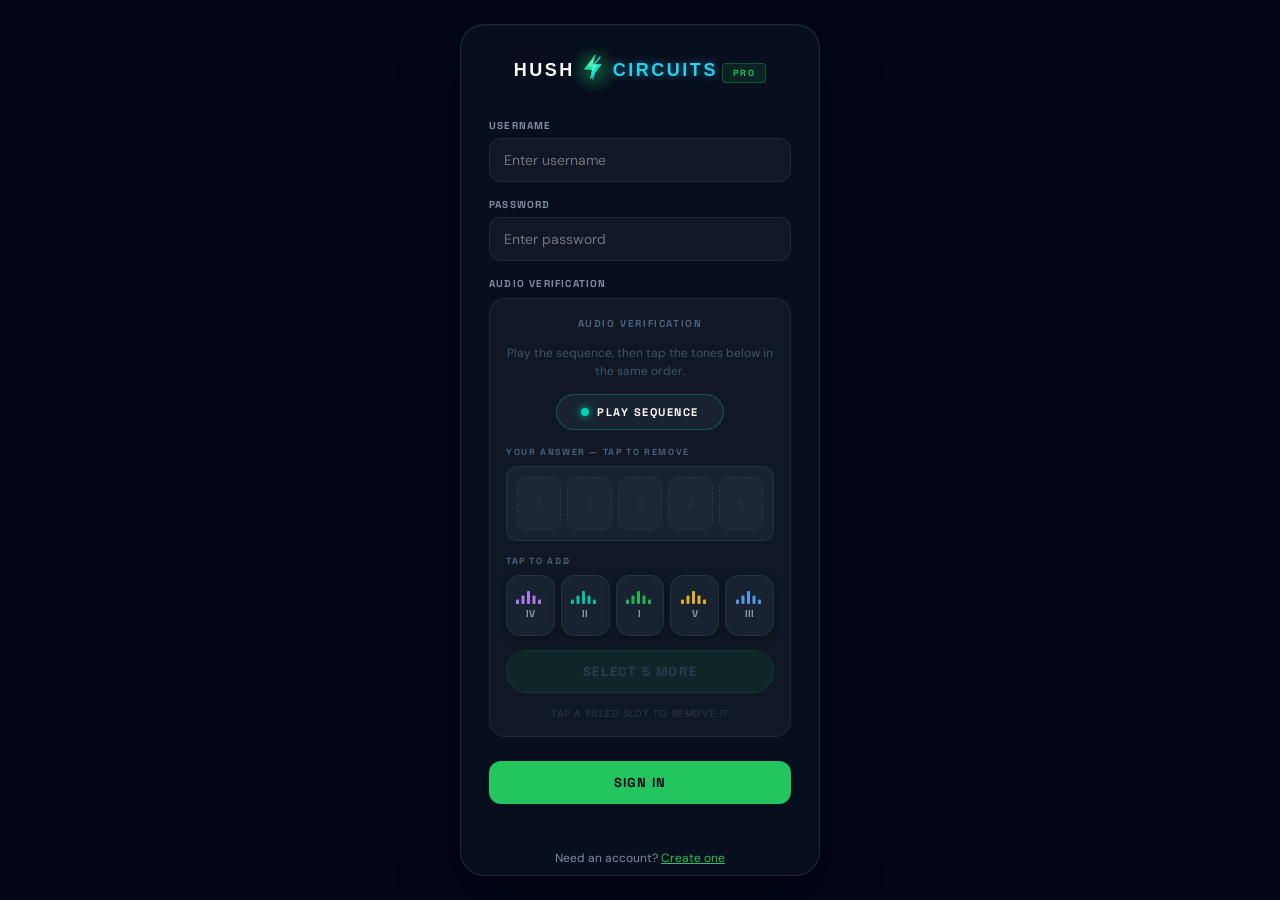
==== frontend/index.html @ 224da551 "fix: nav buttons aligned to bottom of bar" ====
<!DOCTYPE html>
<html lang="en">
<head>
  <meta charset="UTF-8" />
  <meta http-equiv="Cache-Control" content="no-cache, no-store, must-revalidate" />
  <meta http-equiv="Pragma" content="no-cache" />
  <meta http-equiv="Expires" content="0" />
  <meta name="viewport" content="width=device-width, initial-scale=1.0, viewport-fit=cover, user-scalable=no" />
  <meta name="theme-color" content="#020617" />
  <title>hushcircuits pro</title>
  <link rel="preconnect" href="https://fonts.googleapis.com" />
  <link rel="preconnect" href="https://fonts.gstatic.com" crossorigin />
  <link href="https://fonts.googleapis.com/css2?family=DM+Sans:wght@400;500;600;700&family=Space+Grotesk:wght@500;600;700&display=swap" rel="stylesheet" />
  <style>
    :root {
      --bg: #020617; --panel: rgba(10,18,32,0.72); --panel-strong: rgba(12,22,38,0.92);
      --panel-soft: rgba(255,255,255,0.035); --border: rgba(255,255,255,0.105);
      --border-soft: rgba(255,255,255,0.075); --green: #22C55E;
      --green-soft: rgba(34,197,94,0.16); --green-mid: rgba(34,197,94,0.34);
      --text: rgba(248,250,252,0.96); --muted: rgba(148,163,184,0.86);
      --dim: rgba(100,116,139,0.82); --red: #EF4444; --amber: #F59E0B;
      --nav-h: 64px;
    }
    * { box-sizing: border-box; -webkit-tap-highlight-color: transparent; }
    html, body { width: 100%; height: 100%; margin: 0; overflow: hidden; background: var(--bg); color: var(--text); font-family: "DM Sans", system-ui, -apple-system, sans-serif; }
    body { position: fixed; inset: 0; user-select: none; -webkit-user-select: none; touch-action: manipulation; }
    body::before { content: ""; position: fixed; inset: 0; pointer-events: none; background: radial-gradient(circle at 50% -10%, rgba(34,197,94,0.105), transparent 34%), radial-gradient(circle at 18% 20%, rgba(255,255,255,0.035), transparent 28%), linear-gradient(180deg, rgba(255,255,255,0.015), transparent 44%); opacity: 0.95; z-index: 0; }
    body::after { content: ""; position: fixed; inset: 0; pointer-events: none; opacity: 0.04; background-image: linear-gradient(rgba(255,255,255,0.7) 1px, transparent 1px), linear-gradient(90deg, rgba(255,255,255,0.7) 1px, transparent 1px); background-size: 42px 42px; mask-image: linear-gradient(to bottom, black, transparent 78%); z-index: 0; }

    .app { position: relative; z-index: 1; width: 100%; max-width: 520px; height: 100dvh; margin: 0 auto; display: flex; flex-direction: column; overflow: hidden; background: linear-gradient(180deg, rgba(255,255,255,0.018), transparent 26%), transparent; box-shadow: 0 0 0 1px rgba(255,255,255,0.025), 0 36px 90px rgba(0,0,0,0.52); }

    /* ── Tab Pages ── */
    .tab-page { display: none; flex: 1; overflow-y: auto; padding: 8px 14px 60px; box-sizing: border-box; }
    .tab-page.active { display: flex; flex-direction: column; gap: 10px; }
    .tab-page-title { font-family: "Space Grotesk", sans-serif; font-size: 13px; font-weight: 700; letter-spacing: 0.14em; color: rgba(248,250,252,0.88); margin: 0 0 2px 0; flex-shrink: 0; }

    /* ── Cards (shared) ── */
    .card { border: 1px solid var(--border); border-radius: 20px; background: linear-gradient(180deg, rgba(255,255,255,0.045), rgba(255,255,255,0.018)), var(--panel); box-shadow: 0 14px 32px rgba(0,0,0,0.18), inset 0 1px 0 rgba(255,255,255,0.04); backdrop-filter: blur(14px); padding: 16px; flex-shrink: 0; }
    .card-header { display: flex; align-items: center; justify-content: space-between; margin-bottom: 12px; }
    .card-label { font-family: "Space Grotesk", sans-serif; font-size: 10px; font-weight: 700; letter-spacing: 0.14em; color: var(--muted); text-transform: uppercase; }
    .card-value { font-family: "Space Grotesk", sans-serif; font-size: 26px; font-weight: 700; letter-spacing: -0.02em; color: var(--text); }
    .card-sub { font-size: 11px; color: var(--dim); margin-top: 2px; }

    /* ── Bottom Nav ── */
    .bottom-nav { flex-shrink: 0; height: var(--nav-h); display: flex; align-items: flex-end; padding-top: 0; justify-content: space-around; padding: 0 8px calc(env(safe-area-inset-bottom, 0px) + 4px); border-top: 1px solid rgba(255,255,255,0.06); background: rgba(4,10,22,0.92); backdrop-filter: blur(20px); z-index: 10; }
    .nav-btn { display: flex; flex-direction: column; align-items: center; justify-content: center; gap: 4px; padding: 6px 10px; border-radius: 14px; border: none; background: transparent; color: var(--dim); cursor: pointer; transition: color 180ms ease, background 180ms ease; min-width: 56px; position: relative; }
    .nav-btn svg { width: 22px; height: 22px; transition: transform 180ms ease; }
    .nav-btn span { font-family: "Space Grotesk", sans-serif; font-size: 9px; font-weight: 700; letter-spacing: 0.1em; }
    .nav-btn.active { color: var(--green); background: rgba(34,197,94,0.08); }
    .nav-btn.active::before { content: ""; position: absolute; top: -1px; left: 50%; transform: translateX(-50%); width: 24px; height: 2px; border-radius: 0 0 2px 2px; background: var(--green); }
    .nav-btn:active { background: rgba(34,197,94,0.06); }

    /* ── Dialer tab (compact for nav space) ── */
    #tab-dialer { padding-bottom: 14px; padding-top: 8px; }
    #tab-dialer .header { height: 36px; flex-shrink: 0; display: flex; align-items: center; justify-content: space-between; padding: 0 4px; box-sizing: border-box; }
    .brand { display: inline-flex; align-items: center; gap: 5px; }
    .hush-word, .circuits-word { font-family: "Orbitron", sans-serif; font-size: 12px; font-weight: 700; letter-spacing: 0.12em; color: #fff; }
    .circuits-word { color: #22D3EE; text-shadow: 0 0 8px rgba(34,211,238,0.5); }

    /* ── Status Bar ── */
    .status-bar { flex-shrink: 0; border: 1px solid var(--border-soft); border-radius: 12px; background: rgba(10,18,32,0.55); backdrop-filter: blur(8px); padding: 6px 12px; display: flex; align-items: center; gap: 8px; font-size: 11px; margin-top: 4px; margin-bottom: 8px; height: 30px; }
    .status-dot { width: 8px; height: 8px; border-radius: 50%; flex-shrink: 0; }
    .status-dot.online { background: #22C55E; box-shadow: 0 0 8px rgba(34,197,94,0.6); animation: dotPulse 2s ease-in-out infinite; }
    .status-dot.offline { background: #EF4444; box-shadow: 0 0 6px rgba(239,68,68,0.4); }
    .status-dot.connecting { background: #F59E0B; box-shadow: 0 0 8px rgba(245,158,11,0.5); animation: dotPulse 1s ease-in-out infinite; }
    @keyframes dotPulse { 0%,100% { opacity: 1; } 50% { opacity: 0.4; } }
    .status-label { font-family: 'Space Grotesk', sans-serif; font-weight: 600; letter-spacing: 0.06em; font-size: 10px; text-transform: uppercase; white-space: nowrap; }
    .status-label.online { color: #22C55E; }
    .status-label.offline { color: #EF4444; }
    .status-label.connecting { color: #F59E0B; }
    .status-user { color: var(--text); font-weight: 600; font-size: 11px; white-space: nowrap; overflow: hidden; text-overflow: ellipsis; max-width: 110px; }
    .status-badge { display: inline-block; padding: 2px 7px; border-radius: 6px; font-family: 'Space Grotesk', sans-serif; font-size: 9px; font-weight: 700; letter-spacing: 0.08em; white-space: nowrap; }
    .status-badge.admin { background: rgba(34,197,94,0.15); color: #22C55E; border: 1px solid rgba(34,197,94,0.3); }
    .status-badge.vip { background: rgba(245,158,11,0.12); color: #F59E0B; border: 1px solid rgba(245,158,11,0.25); }
    .status-right { margin-left: auto; display: flex; align-items: center; gap: 6px; flex-shrink: 0; }
    .status-tokens { color: var(--muted); font-size: 10px; font-weight: 500; white-space: nowrap; }
    .status-balance { margin-left: auto; color: #22C55E; font-family: 'Space Grotesk', sans-serif; font-size: 12px; font-weight: 700; white-space: nowrap; flex-shrink: 0; }
    .status-balance.infinite { font-size: 16px; }
    .bolt-wrap { position: relative; display: inline-flex; align-items: flex-end; justify-content: center; padding-bottom: 4px; }
    .bolt-glow-ring { position: absolute; inset: -4px; border-radius: 50%; background: radial-gradient(circle, rgba(34,197,94,0.3), transparent 70%); animation: boltGlow 1.5s ease-in-out infinite; }
    .bolt-svg { width: 18px; height: 22px; position: relative; z-index: 1; filter: drop-shadow(0 0 6px rgba(34,197,94,0.5)); animation: boltSurge 1.5s ease-in-out infinite; }
    .bolt-arc { animation: arcFlash 2s ease-in-out infinite; }
    .brand-pro { font-size: 8px; font-weight: 700; letter-spacing: 0.2em; color: var(--green); background: rgba(34,197,94,0.1); border: 1px solid rgba(34,197,94,0.25); border-radius: 4px; padding: 1px 5px; margin-left: 4px; vertical-align: middle; font-family: "Space Grotesk", sans-serif; }
    @keyframes boltGlow { 0%,100% { opacity: 0.4; transform: scale(0.9); } 50% { opacity: 0.9; transform: scale(1.2); } }
    @keyframes boltSurge { 0%,100% { filter: drop-shadow(0 0 4px rgba(34,197,94,0.4)); } 50% { filter: drop-shadow(0 0 12px rgba(34,211,238,0.8)); } }
    @keyframes arcFlash { 0%,100% { opacity: 0; } 30% { opacity: 1; } 70% { opacity: 0.5; } }
    
    .settings { width: 34px; height: 34px; border: 1px solid var(--border-soft); border-radius: 12px; color: rgba(148,163,184,0.85); background: rgba(255,255,255,0.03); display: grid; place-items: center; cursor: pointer; }
    .settings:active { border-color: rgba(34,197,94,0.45); background: rgba(34,197,94,0.08); }
    .display-stack { flex-shrink: 0; display: flex; flex-direction: column; gap: 10px; }
    .display-card { position: relative; width: 100%; border: 1px solid var(--border); border-radius: 20px; background: linear-gradient(180deg, rgba(255,255,255,0.055), rgba(255,255,255,0.022)), var(--panel); box-shadow: 0 14px 28px rgba(0,0,0,0.2), inset 0 1px 0 rgba(255,255,255,0.05); backdrop-filter: blur(14px); overflow: hidden; cursor: pointer; transition: border-color 180ms ease, box-shadow 180ms ease; }
    .display-card::before { content: ""; position: absolute; inset: 0; pointer-events: none; background: linear-gradient(90deg, transparent, rgba(34,197,94,0.055), transparent); transform: translateX(-120%); opacity: 0; }
    .display-card.active { border-color: rgba(34,197,94,0.7); box-shadow: 0 0 0 1px rgba(34,197,94,0.1), 0 0 24px rgba(34,197,94,0.1), 0 14px 32px rgba(0,0,0,0.26), inset 0 1px 0 rgba(255,255,255,0.06); animation: fieldPulse 2.35s ease-in-out infinite; }
    .display-card.active::before { opacity: 1; animation: scanLine 2.4s ease-in-out infinite; }
    .display-card.cid { min-height: 68px; padding: 10px 14px 9px; }
    .display-card.destination { min-height: 68px; padding: 10px 14px 9px; }
    .display-topline { z-index: 1; display: flex; align-items: center; justify-content: space-between; margin-bottom: 6px; }
    .label { font-family: "Space Grotesk", sans-serif; font-size: 9px; font-weight: 700; letter-spacing: 0.16em; color: rgba(148,163,184,0.8); }
    .active-tag { height: 16px; padding: 0 7px; border-radius: 99px; display: inline-flex; align-items: center; font-family: "Space Grotesk", sans-serif; font-size: 8px; font-weight: 700; letter-spacing: 0.12em; color: var(--green); background: rgba(34,197,94,0.09); border: 1px solid rgba(34,197,94,0.14); opacity: 0; transform: translateY(-2px); transition: opacity 160ms ease, transform 160ms ease; }
    .display-card.active .active-tag { opacity: 1; transform: translateY(0); }
    .number { z-index: 1; width: 100%; white-space: nowrap; overflow: hidden; text-overflow: ellipsis; font-family: "Space Grotesk", sans-serif; font-weight: 600; line-height: 1.05; color: rgba(248,250,252,0.97); }
    .cid .number { font-size: clamp(17px, 4.8vw, 21px); }
    .destination .number { font-size: clamp(26px, 7.5vw, 34px); letter-spacing: -0.03em; }
    .number.empty { color: rgba(100,116,139,0.75); }
    .cnam { z-index: 1; margin-top: 4px; height: 13px; overflow: hidden; font-family: "Space Grotesk", sans-serif; font-size: 9px; font-weight: 700; letter-spacing: 0.14em; color: rgba(148,163,184,0.75); text-transform: uppercase; }
    .cnam.scanning { color: var(--green); }
    .cnam.resolved { color: rgba(203,213,225,0.85); }
    .cnam.glitch { animation: glitchFlash 230ms steps(2, end); }
    .keypad-wrap { flex: 1; min-height: 0; max-height: 58%; display: flex; align-items: flex-end; justify-content: center; padding-bottom: 16px; }
    .keypad { width: min(100%, 340px); display: grid; grid-template-columns: repeat(3, 1fr); gap: 7px; }
    button { appearance: none; border: 0; font: inherit; color: inherit; cursor: pointer; touch-action: manipulation; background: none; }
    .dial-key { height: clamp(48px, 7dvh, 56px); border-radius: 20px; border: 1px solid var(--border-soft); background: radial-gradient(circle at 50% 0%, rgba(255,255,255,0.07), transparent 60%), linear-gradient(180deg, rgba(255,255,255,0.05), rgba(255,255,255,0.02)), rgba(8,15,28,0.8); box-shadow: 0 10px 22px rgba(0,0,0,0.2), inset 0 1px 0 rgba(255,255,255,0.05); display: flex; flex-direction: column; align-items: center; justify-content: center; gap: 2px; transition: transform 120ms ease, border-color 150ms ease, box-shadow 150ms ease; }
    .dial-key:active { transform: scale(0.94); border-color: rgba(34,197,94,0.42); box-shadow: 0 0 0 1px rgba(34,197,94,0.1), 0 0 20px rgba(34,197,94,0.16), inset 0 1px 0 rgba(255,255,255,0.05); }
    .digit { font-family: "Space Grotesk", sans-serif; font-size: clamp(24px, 6.2vw, 30px); line-height: 1; font-weight: 600; letter-spacing: -0.03em; color: rgba(248,250,252,0.95); }
    .letters { height: 10px; font-size: 8px; font-weight: 700; letter-spacing: 0.2em; color: rgba(100,116,139,0.8); }
    .actions { flex-shrink: 0; height: 52px; display: grid; grid-template-columns: 1fr 68px 1fr; align-items: center; gap: 12px; }
    .utility { height: 44px; border-radius: 16px; border: 1px solid var(--border-soft); background: linear-gradient(180deg, rgba(255,255,255,0.05), rgba(255,255,255,0.02)), rgba(8,15,28,0.8); box-shadow: 0 10px 20px rgba(0,0,0,0.2), inset 0 1px 0 rgba(255,255,255,0.04); color: rgba(203,213,225,0.85); font-family: "Space Grotesk", sans-serif; font-size: 10px; font-weight: 700; letter-spacing: 0.1em; display: inline-flex; align-items: center; justify-content: center; gap: 6px; transition: transform 120ms ease, border-color 150ms ease; }
    .utility:active { transform: scale(0.94); border-color: rgba(34,197,94,0.35); }
    .call { width: 64px; height: 64px; border-radius: 50%; color: #021107; background: radial-gradient(circle at 42% 18%, rgba(255,255,255,0.32), transparent 34%), linear-gradient(180deg, #2ee36d, var(--green)); box-shadow: 0 14px 30px rgba(34,197,94,0.22), 0 0 0 7px rgba(34,197,94,0.05), inset 0 1px 0 rgba(255,255,255,0.22); display: grid; place-items: center; transition: transform 120ms ease, box-shadow 150ms ease; }
    .call:active { transform: scale(0.94); box-shadow: 0 12px 26px rgba(34,197,94,0.24), 0 0 0 8px rgba(34,197,94,0.06), 0 0 24px rgba(34,197,94,0.22), inset 0 1px 0 rgba(255,255,255,0.22); }
    .call svg { width: 26px; height: 26px; transform: translateY(1px); pointer-events: none; }

    /* ── Wallet Tab ── */
    .balance-ring { width: 120px; height: 120px; margin: 0 auto; position: relative; }
    .balance-ring svg { transform: rotate(-90deg); }
    .balance-ring .bg { fill: none; stroke: rgba(255,255,255,0.06); stroke-width: 8; }
    .balance-ring .fill { fill: none; stroke: var(--green); stroke-width: 8; stroke-linecap: round; transition: stroke-dashoffset 800ms ease; }
    .balance-center { position: absolute; inset: 0; display: flex; flex-direction: column; align-items: center; justify-content: center; }
    .balance-amount { font-family: "Space Grotesk", sans-serif; font-size: 22px; font-weight: 700; color: var(--text); }
    .balance-label { font-size: 9px; color: var(--dim); letter-spacing: 0.1em; text-transform: uppercase; margin-top: 2px; }
    .wallet-actions { display: grid; grid-template-columns: 1fr; gap: 10px; }
    .wallet-btn { padding: 14px; border-radius: 16px; border: 1px solid var(--border-soft); background: linear-gradient(180deg, rgba(255,255,255,0.05), rgba(255,255,255,0.02)), rgba(8,15,28,0.78); color: var(--text); font-family: "Space Grotesk", sans-serif; font-size: 11px; font-weight: 700; letter-spacing: 0.1em; text-align: center; transition: border-color 150ms ease; }
    .wallet-btn:active { border-color: rgba(34,197,94,0.4); }
    .wallet-btn.primary { border-color: rgba(34,197,94,0.3); color: var(--green); }
    .tx-row { display: flex; align-items: center; justify-content: space-between; padding: 10px 0; border-bottom: 1px solid rgba(255,255,255,0.04); }
    .tx-row:last-child { border-bottom: none; }
    .tx-type { font-size: 12px; font-weight: 600; }
    .tx-amount { font-family: "Space Grotesk", sans-serif; font-size: 13px; font-weight: 700; }
    .tx-amount.in { color: var(--green); }
    .tx-amount.out { color: var(--muted); }
    .tx-date { font-size: 10px; color: var(--dim); }

    /* ── Stats Tab ── */
    .stat-grid { display: grid; grid-template-columns: 1fr 1fr; gap: 10px; }
    .stat-card { border: 1px solid var(--border); border-radius: 18px; background: linear-gradient(180deg, rgba(255,255,255,0.04), rgba(255,255,255,0.015)), var(--panel); padding: 14px; text-align: center; }
    .stat-num { font-family: "Space Grotesk", sans-serif; font-size: 28px; font-weight: 700; color: var(--green); }
    .stat-num.counting { animation: countUp 1.2s ease-out; }
    .stat-label { font-size: 10px; color: var(--dim); letter-spacing: 0.1em; text-transform: uppercase; margin-top: 4px; }
    .chart-bar-wrap { display: flex; align-items: flex-end; gap: 6px; height: 100px; padding: 0 4px; }
    .chart-bar-col { flex: 1; display: flex; flex-direction: column; align-items: center; gap: 4px; height: 100%; justify-content: flex-end; }
    .chart-bar { width: 100%; max-width: 32px; border-radius: 6px 6px 0 0; background: linear-gradient(180deg, var(--green), rgba(34,197,94,0.3)); transition: height 600ms ease; min-height: 4px; }
    .chart-bar-label { font-size: 8px; color: var(--dim); letter-spacing: 0.06em; }
    .call-log-row { display: grid; grid-template-columns: 1fr 1fr 70px 60px; align-items: center; padding: 10px 0; border-bottom: 1px solid rgba(255,255,255,0.04); font-size: 11px; gap: 4px; }
    .call-log-row.header { color: var(--dim); font-size: 9px; letter-spacing: 0.08em; text-transform: uppercase; padding: 6px 0; border-bottom: 1px solid rgba(255,255,255,0.08); }
    
    
    
    .brand-circuits { font-weight: 400; letter-spacing: 0.06em; color: #fff; position: relative; }
    
    
    
    .call-log-cid { font-family: "Space Grotesk", sans-serif; font-weight: 600; font-size: 12px; color: rgba(34,197,94,0.9); }
    .call-log-dest { font-family: "Space Grotesk", sans-serif; }
    .call-log-cost { font-family: "Space Grotesk", sans-serif; font-weight: 600; text-align: right; }
    .call-log-time { color: var(--dim); text-align: right; font-size: 10px; }

    /* ── Admin Tab ── */
    .admin-user-row { display: grid; grid-template-columns: 1fr auto auto; align-items: center; padding: 10px 0; border-bottom: 1px solid rgba(255,255,255,0.04); gap: 10px; }
    .admin-username { font-family: "Space Grotesk", sans-serif; font-size: 13px; font-weight: 600; }
    .admin-email { font-size: 10px; color: var(--dim); }
    .admin-badges { display: flex; gap: 4px; flex-wrap: wrap; }
    .admin-badge { padding: 2px 7px; border-radius: 99px; font-family: "Space Grotesk", sans-serif; font-size: 8px; font-weight: 700; letter-spacing: 0.08em; }
    .admin-badge.admin { background: rgba(34,197,94,0.12); color: var(--green); border: 1px solid rgba(34,197,94,0.2); }
    .admin-badge.vip { background: rgba(245,158,11,0.12); color: var(--amber); border: 1px solid rgba(245,158,11,0.2); }
    .admin-badge.banned { background: rgba(239,68,68,0.12); color: var(--red); border: 1px solid rgba(239,68,68,0.2); }
    .admin-badge.suspended { background: rgba(239,68,68,0.08); color: rgba(239,68,68,0.7); border: 1px solid rgba(239,68,68,0.12); }
    .admin-actions { display: flex; gap: 4px; }
    .admin-btn { width: 28px; height: 28px; border-radius: 8px; border: 1px solid var(--border-soft); background: rgba(255,255,255,0.03); color: var(--muted); display: grid; place-items: center; font-size: 12px; transition: border-color 150ms ease; }
    .admin-btn:active { border-color: rgba(34,197,94,0.4); }
    .admin-btn.danger:active { border-color: rgba(239,68,68,0.4); }
    .toggle-switch { width: 38px; height: 20px; border-radius: 99px; background: rgba(255,255,255,0.1); position: relative; cursor: pointer; transition: background 180ms ease; border: none; padding: 0; }
    .toggle-switch.on { background: var(--green); }
    .toggle-switch::after { content: ""; width: 16px; height: 16px; border-radius: 50%; background: white; position: absolute; top: 2px; left: 2px; transition: transform 180ms ease; }
    .toggle-switch.on::after { transform: translateX(18px); }

    /* ── Settings overlay ── */
    .settings-panel { position: fixed; inset: 0; z-index: 100; background: rgba(2,6,23,0.94); backdrop-filter: blur(24px); display: flex; flex-direction: column; align-items: center; justify-content: center; opacity: 0; pointer-events: none; transition: opacity 220ms ease; }
    .settings-panel.open { opacity: 1; pointer-events: auto; }
    .settings-inner { width: min(340px, 88vw); display: flex; flex-direction: column; gap: 16px; }
    .settings-inner h2 { font-family: "Space Grotesk", sans-serif; font-size: 14px; font-weight: 700; letter-spacing: 0.16em; color: rgba(248,250,252,0.9); margin: 0; }
    .settings-field { display: flex; flex-direction: column; gap: 4px; }
    .settings-field label { font-family: "Space Grotesk", sans-serif; font-size: 10px; font-weight: 700; letter-spacing: 0.12em; color: rgba(148,163,184,0.78); }
    .settings-field input { width: 100%; padding: 12px 14px; border-radius: 14px; border: 1px solid var(--border); background: var(--panel-strong); color: var(--text); font-family: "Space Grotesk", sans-serif; font-size: 15px; font-weight: 600; outline: none; }
    .settings-field input:focus { border-color: rgba(34,197,94,0.55); }
    .settings-btn { width: 100%; padding: 13px; border-radius: 14px; border: 1px solid var(--border-soft); background: linear-gradient(180deg, rgba(255,255,255,0.05), rgba(255,255,255,0.02)), rgba(8,15,28,0.78); color: rgba(203,213,225,0.85); font-family: "Space Grotesk", sans-serif; font-size: 11px; font-weight: 700; letter-spacing: 0.1em; cursor: pointer; }
    .settings-btn.green { border-color: rgba(34,197,94,0.28); color: var(--green); }
    .settings-btn.danger { border-color: rgba(239,68,68,0.18); color: rgba(239,68,68,0.8); }

    /* ── Toast ── */
    .toast { position: fixed; bottom: calc(var(--nav-h) + 20px + env(safe-area-inset-bottom, 0px)); left: 50%; transform: translateX(-50%) translateY(10px); padding: 9px 14px; border-radius: 999px; border: 1px solid rgba(34,197,94,0.2); background: rgba(4,12,22,0.9); box-shadow: 0 14px 30px rgba(0,0,0,0.35); backdrop-filter: blur(14px); color: rgba(220,252,231,0.92); font-family: "Space Grotesk", sans-serif; font-size: 10px; font-weight: 700; letter-spacing: 0.12em; white-space: nowrap; opacity: 0; pointer-events: none; transition: opacity 180ms ease, transform 180ms ease; z-index: 200; }
    .toast.show { opacity: 1; transform: translateX(-50%) translateY(0); }
    .pressed { animation: keyPress 185ms ease-out; }

    /* ── Animations ── */
    @keyframes fieldPulse { 0%,100% { box-shadow: 0 0 0 1px rgba(34,197,94,0.08), 0 0 20px rgba(34,197,94,0.08), 0 14px 32px rgba(0,0,0,0.26), inset 0 1px 0 rgba(255,255,255,0.06); } 50% { box-shadow: 0 0 0 1px rgba(34,197,94,0.16), 0 0 28px rgba(34,197,94,0.14), 0 14px 32px rgba(0,0,0,0.26), inset 0 1px 0 rgba(255,255,255,0.06); } }
    @keyframes scanLine { 0% { transform: translateX(-125%); } 48%,100% { transform: translateX(125%); } }
    @keyframes keyPress { 0% { transform: scale(1); } 42% { transform: scale(0.94); } 100% { transform: scale(1); } }
    @keyframes glitchFlash { 0% { transform: translateX(0); text-shadow: none; opacity: 1; } 20% { transform: translateX(-1px); text-shadow: 2px 0 rgba(239,68,68,0.5), -2px 0 rgba(34,211,238,0.4); } 45% { transform: translateX(1px); text-shadow: -2px 0 rgba(239,68,68,0.44), 2px 0 rgba(34,211,238,0.36); opacity: 0.86; } 70% { transform: translateX(-0.5px); text-shadow: 1px 0 rgba(239,68,68,0.33), -1px 0 rgba(34,211,238,0.28); } 100% { transform: translateX(0); text-shadow: none; opacity: 1; } }
    @keyframes countUp { 0% { opacity: 0; transform: translateY(8px); } 100% { opacity: 1; transform: translateY(0); } }
    @keyframes shimmer { 0% { background-position: -200% 0; } 100% { background-position: 200% 0; } }
    .skeleton { background: linear-gradient(90deg, rgba(255,255,255,0.03) 25%, rgba(255,255,255,0.06) 50%, rgba(255,255,255,0.03) 75%); background-size: 200% 100%; animation: shimmer 1.5s infinite; border-radius: 8px; }

    /* ── Payment Modal ── */
    .payment-overlay { position: fixed; inset: 0; background: rgba(2,6,23,0.92); z-index: 1000; display: none; align-items: center; justify-content: center; backdrop-filter: blur(4px); }
    .payment-overlay.open { display: flex; }
    .payment-modal { background: var(--panel); border: 1px solid var(--border); border-radius: 20px; padding: 24px 20px; width: calc(100vw - 32px); max-width: 380px; max-height: 90dvh; overflow-y: auto; position: relative; animation: modalIn 0.3s ease; }
    @keyframes modalIn { from { opacity: 0; transform: scale(0.92) translateY(12px); } to { opacity: 1; transform: scale(1) translateY(0); } }
    @keyframes qrReveal { from { opacity: 0; transform: scale(0.8); } to { opacity: 1; transform: scale(1); } }
    @keyframes statusPulse { 0%,100% { opacity: 1; } 50% { opacity: 0.5; } }
    @keyframes paymentSuccess { 0% { transform: scale(1); } 50% { transform: scale(1.05); } 100% { transform: scale(1); } }
    @keyframes glowPulse { 0%,100% { box-shadow: 0 0 20px rgba(34,197,94,0.3); } 50% { box-shadow: 0 0 40px rgba(34,197,94,0.6); } }
    .payment-qr-wrap canvas, .payment-qr-wrap img { animation: qrReveal 0.5s ease-out; }
    .payment-status { animation: statusPulse 2s ease-in-out infinite; }
    .payment-status.done { animation: paymentSuccess 0.6s ease-out; color: #22C55E !important; }
    .payment-modal { transition: border-color 0.3s ease, box-shadow 0.3s ease; }
    .payment-modal.has-payment { border-color: rgba(34,197,94,0.3); animation: glowPulse 3s ease-in-out infinite; }
    .payment-close { position: absolute; top: 12px; right: 16px; z-index: 2; background: none; border: none; color: var(--muted); font-size: 22px; cursor: pointer; width: 32px; height: 32px; display: grid; place-items: center; border-radius: 50%; }
    .payment-close:hover { background: rgba(255,255,255,0.06); color: var(--text); }
    .payment-title { font-family: "Space Grotesk", sans-serif; font-size: 18px; font-weight: 700; margin-bottom: 4px; }
    .payment-subtitle { font-size: 11px; color: var(--dim); margin-bottom: 16px; }
    .payment-amount-row { display: flex; gap: 8px; margin-bottom: 12px; }
    .payment-amt-btn { flex: 1; padding: 10px 8px; border-radius: 12px; border: 1px solid var(--border); background: rgba(255,255,255,0.03); color: var(--text); font-family: "Space Grotesk", sans-serif; font-size: 13px; font-weight: 600; cursor: pointer; transition: all 150ms ease; }
    .payment-amt-btn.selected { border-color: var(--green); background: rgba(34,197,94,0.1); color: var(--green); }
    .payment-currency-row { display: flex; gap: 8px; margin-bottom: 16px; }
    .payment-curr-btn { flex: 1; padding: 8px; border-radius: 10px; border: 1px solid var(--border); background: transparent; color: var(--muted); font-size: 11px; font-weight: 600; cursor: pointer; transition: all 150ms ease; text-transform: uppercase; letter-spacing: 0.05em; }
    .payment-curr-btn.selected { border-color: var(--green); color: var(--green); background: rgba(34,197,94,0.08); }
    .payment-qr-wrap { text-align: center; margin: 16px 0; padding: 16px; background: white; border-radius: 16px; }
    .payment-qr-wrap canvas, .payment-qr-wrap img { display: block; margin: 0 auto; max-width: 180px; }
    .payment-address { background: rgba(0,0,0,0.4); border: 1px solid var(--border); border-radius: 10px; padding: 10px 12px; font-family: monospace; font-size: 10px; color: var(--muted); word-break: break-all; margin-bottom: 8px; position: relative; cursor: pointer; }
    .payment-address:active { border-color: var(--green); }
    .payment-copy-hint { font-size: 9px; color: var(--dim); text-align: center; margin-bottom: 8px; }
    .payment-amount-crypto { text-align: center; font-family: "Space Grotesk", sans-serif; font-size: 16px; font-weight: 700; color: var(--green); margin: 8px 0; }
    .payment-amount-crypto span { font-size: 11px; color: var(--muted); font-weight: 400; }
    .payment-link { display: block; text-align: center; font-size: 10px; color: var(--green); text-decoration: underline; margin: 12px 0; cursor: pointer; }
    .payment-status { text-align: center; font-size: 11px; color: var(--amber); padding: 8px; }
    .payment-status.done { color: var(--green); }
    .payment-create-btn { display: block; width: 100%; padding: 12px; border-radius: 14px; border: 1px solid var(--green); background: rgba(34,197,94,0.15); color: var(--green); font-family: "Space Grotesk", sans-serif; font-size: 14px; font-weight: 700; cursor: pointer; margin-top: 12px; transition: all 150ms ease; }
    .payment-create-btn:active { background: rgba(34,197,94,0.3); }
    .payment-create-btn:disabled { opacity: 0.4; cursor: default; }
    .vip-modal { border-color: rgba(245,158,11,0.3); }
    .vip-features { display: grid; grid-template-columns: 1fr 1fr; gap: 6px; margin: 12px 0; }
    .vip-feat { padding: 8px 12px; border-radius: 8px; border: 1px solid var(--border-soft); background: rgba(255,255,255,0.02); font-size: 10px; color: var(--muted); text-align: center; }
    .vip-price-tag { text-align: center; font-family: "Space Grotesk", sans-serif; font-size: 28px; font-weight: 700; color: var(--amber); margin: 8px 0; }
    .no-tokens-banner { background: rgba(239,68,68,0.08); border: 1px solid rgba(239,68,68,0.2); border-radius: 10px; padding: 10px 14px; margin: 8px 0; text-align: center; }
    .no-tokens-banner .msg { font-size: 12px; color: var(--red); font-weight: 600; }
    .no-tokens-banner .action { font-size: 10px; color: var(--muted); margin-top: 2px; }

    /* ── Auth Screens ── */
    .auth-screen { display: none; position: fixed; inset: 0; z-index: 100; background: var(--bg); flex-direction: column; align-items: center; justify-content: center; padding: 24px; }
    .auth-screen.active { display: flex; }
    .auth-card { width: 100%; max-width: 360px; max-height: 100%; overflow-y: auto; border: 1px solid var(--border); border-radius: 24px; background: var(--panel); backdrop-filter: blur(20px); padding: 32px 28px 28px; box-shadow: 0 24px 60px rgba(0,0,0,0.4), inset 0 1px 0 rgba(255,255,255,0.04); -webkit-overflow-scrolling: touch; }
    .auth-logo { text-align: center; margin-bottom: 28px; }
    .auth-brand { display: inline-flex; align-items: center; justify-content: center; gap: 10px; margin-bottom: 8px; }
    .auth-hush-word, .auth-circuits-word { font-family: "Orbitron", sans-serif; font-size: 18px; font-weight: 700; letter-spacing: 0.14em; color: #fff; display: inline-block; }
    .auth-circuits-word { color: #22D3EE; text-shadow: 0 0 10px rgba(34,211,238,0.5); }
    .auth-bolt { transform: scale(1.6); flex-shrink: 0; }
    .auth-pro-badge { display: inline-block; padding: 3px 10px; border-radius: 4px; background: rgba(34,197,94,0.12); border: 1px solid rgba(34,197,94,0.3); color: var(--green); font-family: "Space Grotesk", sans-serif; font-size: 9px; font-weight: 800; letter-spacing: 0.2em; text-transform: uppercase; }
    .pro-badge { display: inline-block; margin-left: 6px; padding: 2px 8px; border-radius: 4px; background: linear-gradient(135deg, #22C55E, #00E5A0); color: #000; font-family: "Space Grotesk", sans-serif; font-size: 8px; font-weight: 800; letter-spacing: 0.15em; vertical-align: middle; position: relative; top: -1px; animation: proPulse 2s ease-in-out infinite; }
    @keyframes proPulse { 0%, 100% { opacity: 1; } 50% { opacity: 0.7; } }
    .auth-field { margin-bottom: 16px; }
    .auth-field label { display: block; font-family: 'Space Grotesk', sans-serif; font-size: 10px; font-weight: 700; letter-spacing: 0.12em; color: var(--muted); margin-bottom: 6px; text-transform: uppercase; }
    .auth-field input { width: 100%; padding: 12px 14px; background: rgba(255,255,255,0.04); border: 1px solid var(--border-soft); border-radius: 12px; color: var(--text); font-family: 'DM Sans', sans-serif; font-size: 14px; outline: none; transition: border-color 180ms; }
    .auth-field input:focus { border-color: var(--green); box-shadow: 0 0 0 3px rgba(34,197,94,0.08); }
    .auth-btn { width: 100%; padding: 13px; border: none; border-radius: 12px; font-family: 'Space Grotesk', sans-serif; font-size: 13px; font-weight: 700; letter-spacing: 0.08em; cursor: pointer; transition: all 180ms; margin-top: 8px; }
    .auth-btn.primary { background: var(--green); color: #020617; }
    .auth-btn.primary:active { background: #16a34a; transform: scale(0.98); }
    .auth-btn.secondary { background: transparent; border: 1px solid var(--border); color: var(--text); margin-top: 10px; }
    .auth-error { text-align: center; color: var(--red); font-size: 12px; margin-top: 10px; min-height: 18px; }
    .auth-switch { text-align: center; margin-top: 18px; font-size: 12px; color: var(--muted); }
    .auth-switch a { color: var(--green); cursor: pointer; text-decoration: underline; }
    .auth-switch a:hover { color: #4ade80; }
    .app-hidden { display: none !important; }


    /* ── Call HUD ─────────────────────────────────────── */
    .call-hud {
      position: fixed; inset: 0; z-index: 1000;
      background: rgba(2, 6, 23, 0.97);
      display: flex; flex-direction: column; align-items: center; justify-content: center;
      opacity: 0; pointer-events: none; transition: opacity 0.3s;
      backdrop-filter: blur(20px); -webkit-backdrop-filter: blur(20px);
    }
    .call-hud.active { opacity: 1; pointer-events: auto; }
    .call-hud-spinner { width: 120px; height: 120px; position: relative; margin-bottom: 2rem; }
    .call-hud-spinner .ring { position: absolute; inset: 0; border: 4px solid rgba(34,197,94,0.15); border-radius: 50%; }
    .call-hud-spinner .ring.pulse { border-color: #22C55E; animation: hud-pulse 2s ease-out infinite; }
    .call-hud-spinner .ring.spin { border-color: transparent; border-top-color: #22C55E; animation: hud-spin 1.5s linear infinite; }
    .call-hud-spinner .ring.spin2 { border-color: transparent; border-right-color: rgba(34,197,94,0.5); animation: hud-spin 2.2s linear infinite reverse; inset: 12px; }
    .call-hud-spinner .icon { position: absolute; inset: 28px; display: flex; align-items: center; justify-content: center; border-radius: 50%; background: rgba(34,197,94,0.08); }
    .call-hud-spinner .icon svg { width: 32px; height: 32px; stroke: #22C55E; }
    @keyframes hud-pulse { 0% { transform: scale(0.95); opacity: 1; } 100% { transform: scale(1.2); opacity: 0; } }
    @keyframes hud-spin { to { transform: rotate(360deg); } }
    .call-hud-timer { font-family: 'DM Sans','Inter',sans-serif; font-size: 3rem; font-weight: 700; color: #22C55E; letter-spacing: 0.05em; font-variant-numeric: tabular-nums; margin-bottom: 0.5rem; }
    .call-hud-status { font-size: 0.85rem; font-weight: 600; color: #22C55E; text-transform: uppercase; letter-spacing: 0.2em; margin-bottom: 2rem; animation: hud-status-flicker 4s ease-in-out infinite; }
    @keyframes hud-status-flicker { 0%,100% { opacity: 1; } 50% { opacity: 0.6; } }
    .call-hud-stats { display: grid; grid-template-columns: repeat(3,1fr); gap: 1rem; width: 100%; max-width: 420px; margin-bottom: 2rem; }
    .call-hud-stat { background: rgba(34,197,94,0.04); border: 1px solid rgba(34,197,94,0.12); border-radius: 12px; padding: 1rem; text-align: center; }
    .call-hud-stat-label { font-size: 0.65rem; color: rgba(34,197,94,0.5); text-transform: uppercase; letter-spacing: 0.15em; margin-bottom: 0.35rem; }
    .call-hud-stat-value { font-size: 1.1rem; font-weight: 700; color: #22C55E; font-variant-numeric: tabular-nums; white-space: nowrap; overflow: hidden; text-overflow: ellipsis; }
    .call-hud-numbers { display: flex; gap: 2rem; align-items: center; margin-bottom: 2rem; font-size: 0.8rem; color: rgba(34,197,94,0.6); }
    .call-hud-numbers span { font-weight: 600; color: #22C55E; }
    .call-hud-hangup { width: 64px; height: 64px; border-radius: 50%; background: #ef4444; border: none; cursor: pointer; display: flex; align-items: center; justify-content: center; transition: transform 0.15s, box-shadow 0.15s; box-shadow: 0 0 30px rgba(239,68,68,0.3); }
    .call-hud-hangup:hover { transform: scale(1.08); box-shadow: 0 0 45px rgba(239,68,68,0.5); }
    .call-hud-hangup:active { transform: scale(0.95); }
    .call-hud-hangup svg { width: 28px; height: 28px; fill: white; }
    @media (max-width: 480px) { .call-hud-timer { font-size: 2.2rem; } .call-hud-stats { max-width: 340px; gap: 0.5rem; } .call-hud-stat { padding: 0.75rem 0.5rem; } .call-hud-stat-value { font-size: 0.9rem; } .call-hud-spinner { width: 90px; height: 90px; } }

    /* ── Desktop scaling ── */
    @media (min-width: 768px) {
      .app { max-width: 600px; padding-bottom: 60px; }
      #tab-dialer { padding-bottom: 8px; }
      .display-card.cid { min-height: 82px; padding: 14px 18px 12px; }
      .display-card.destination { min-height: 84px; padding: 14px 18px 12px; }
      .cid .number { font-size: 22px; }
      .destination .number { font-size: 36px; }
      .keypad { width: min(100%, 380px); gap: 13px; }
      .dial-key { height: 72px; border-radius: 24px; }
      .digit { font-size: 32px; }
      .letters { font-size: 9px; height: 11px; }
      .call { width: 72px; height: 72px; }
      .call svg { width: 28px; height: 28px; }
      .actions { height: 62px; gap: 16px; }
      .utility { height: 46px; font-size: 11px; }
      .bottom-nav { height: 68px; position: relative; z-index: 20; }
      .status-bar { height: 34px; }
      .status-user { font-size: 12px; max-width: 140px; }
    }

    /* ═══ Audio Captcha ═══ */
    .ac-field { margin-bottom: 16px; }
    .ac-field > label { display: block; font-family: 'Space Grotesk', sans-serif; font-size: 10px; font-weight: 700; letter-spacing: 0.12em; color: var(--muted); margin-bottom: 8px; text-transform: uppercase; }
    .ac-inner { background: #0f1824; border: 1px solid rgba(255,255,255,0.07); border-radius: 16px; padding: 18px 16px 16px; }
    .ac-inner.success { border-color: rgba(34,197,94,0.45); box-shadow: 0 0 40px rgba(34,197,94,0.12); }
    .ac-inner.fail { animation: acShake 0.45s ease; }
    .ac-status-label { font-family: 'Space Grotesk', sans-serif; font-weight: 700; font-size: 10px; text-transform: uppercase; letter-spacing: 0.16em; text-align: center; margin-bottom: 14px; color: #4b6280; }
    .ac-status-label.fail { color: #EF4444; }
    .ac-instruction { color: #3d5470; font-size: 12px; text-align: center; line-height: 1.5; margin: 0 0 14px; }
    .ac-play-btn { display: flex; align-items: center; justify-content: center; gap: 8px; margin: 0 auto 16px; background: #182230; border: 1px solid rgba(0,212,180,0.3); border-radius: 50px; padding: 10px 24px; font-family: 'Space Grotesk', sans-serif; font-weight: 700; font-size: 11px; text-transform: uppercase; letter-spacing: 0.14em; color: #fff; cursor: pointer; transition: all 0.18s; outline: none; }
    .ac-play-btn:hover:not(:disabled) { background: #1e2d40; border-color: rgba(0,212,180,0.5); }
    .ac-play-btn:active:not(:disabled) { transform: scale(0.97); }
    .ac-play-btn:disabled { opacity: 0.6; color: #4b6280; border-color: rgba(255,255,255,0.07); cursor: default; }
    .ac-play-dot { width: 8px; height: 8px; border-radius: 50%; background: #00d4b4; box-shadow: 0 0 8px #00d4b4; transition: background 0.18s, box-shadow 0.18s; flex-shrink: 0; }
    .ac-play-btn:disabled .ac-play-dot { background: #4b6280; box-shadow: none; }
    .ac-section-label { font-family: 'Space Grotesk', sans-serif; font-weight: 700; font-size: 9px; text-transform: uppercase; letter-spacing: 0.18em; color: #4b6280; margin-bottom: 8px; }
    .ac-slots { display: flex; gap: 6px; background: #182230; border: 1px solid rgba(255,255,255,0.07); border-radius: 12px; padding: 10px; margin-bottom: 14px; }
    .ac-slot-empty { flex: 1 1 0; aspect-ratio: 1/1.2; border-radius: 10px; background: rgba(255,255,255,0.02); border: 1px dashed rgba(255,255,255,0.07); display: flex; align-items: center; justify-content: center; font-size: 12px; color: rgba(255,255,255,0.06); }
    .ac-slot-filled { flex: 1 1 0; aspect-ratio: 1/1.2; border-radius: 10px; cursor: pointer; display: flex; flex-direction: column; align-items: center; justify-content: center; gap: 1px; position: relative; animation: acPop 0.18s ease; transition: filter 0.15s; }
    .ac-slot-filled:hover { filter: brightness(1.3); }
    .ac-slot-remove { position: absolute; top: 3px; right: 4px; font-size: 7px; color: rgba(255,255,255,0.15); }
    .ac-slot-label { font-family: 'Space Grotesk', sans-serif; font-weight: 700; font-size: 8px; }
    .ac-tiles { display: flex; gap: 6px; margin-bottom: 14px; }
    .ac-tile { flex: 1 1 0; aspect-ratio: 1/1.25; border-radius: 14px; background: #1a2535; border: 1px solid rgba(255,255,255,0.13); box-shadow: 0 4px 12px rgba(0,0,0,0.3), 0 0 0 1px rgba(0,212,180,0.06); cursor: pointer; display: flex; flex-direction: column; align-items: center; justify-content: center; gap: 3px; transition: transform 0.13s, box-shadow 0.13s, background 0.13s, border-color 0.13s; outline: none; animation: acTilePulse 3s ease-in-out infinite; }
    .ac-tile:hover:not(.ac-used) { transform: translateY(-3px); box-shadow: 0 6px 20px rgba(0,0,0,0.4); border-color: rgba(0,212,180,0.4); background: #1e2b3d; }
    .ac-tile:active:not(.ac-used) { transform: scale(0.94); }
    .ac-tile.ac-used { opacity: 0.12; cursor: default; pointer-events: none; }
    .ac-tile-label { font-family: 'Space Grotesk', sans-serif; font-weight: 700; font-size: 10px; text-transform: uppercase; }
    .ac-tile-label.normal { color: rgba(255,255,255,0.55); }
    .ac-verify-btn { display: block; width: 100%; border-radius: 50px; padding: 12px; font-family: 'Space Grotesk', sans-serif; font-weight: 700; font-size: 13px; text-transform: uppercase; letter-spacing: 0.12em; cursor: pointer; transition: all 0.18s; outline: none; border: none; }
    .ac-verify-btn.ready { background: #22C55E; color: #020617; border: 1px solid #22C55E; box-shadow: 0 4px 24px rgba(34,197,94,0.35); }
    .ac-verify-btn.ready:hover { filter: brightness(1.12); transform: translateY(-1px); }
    .ac-verify-btn.ready:active { transform: scale(0.97); }
    .ac-verify-btn.not-ready { background: rgba(34,197,94,0.08); color: #2a3a50; border: 1px solid rgba(34,197,94,0.12); box-shadow: none; cursor: default; }
    .ac-footer { font-size: 10px; color: #2a3a50; text-align: center; letter-spacing: 0.06em; margin-top: 14px; }
    .ac-success-inner { display: flex; flex-direction: column; align-items: center; gap: 10px; padding: 10px 0; }
    .ac-success-circle { width: 56px; height: 56px; border-radius: 50%; background: rgba(34,197,94,0.12); border: 2px solid #22C55E; display: flex; align-items: center; justify-content: center; animation: acGreenPulse 1.8s infinite; font-size: 22px; color: #22C55E; }
    .ac-success-title { font-family: 'Space Grotesk', sans-serif; font-weight: 700; font-size: 16px; text-transform: uppercase; color: #22C55E; letter-spacing: 0.16em; }
    .ac-success-sub { font-size: 11px; color: #4b6280; }
    .ac-waveform-svg { transition: height 0.15s; }
    @keyframes acShake { 0%{transform:translateX(0)} 20%{transform:translateX(-9px)} 40%{transform:translateX(9px)} 60%{transform:translateX(-5px)} 80%{transform:translateX(5px)} 100%{transform:translateX(0)} }
    @keyframes acPop { 0%{transform:scale(1)} 50%{transform:scale(1.14)} 100%{transform:scale(1)} }
    @keyframes acGreenPulse { 0%,100%{box-shadow:none} 50%{box-shadow:0 0 28px 4px rgba(34,197,94,0.35)} }
    /* Voucher list */
    .v-row { display: flex; align-items: center; justify-content: space-between; padding: 7px 10px; border-radius: 10px; margin-bottom: 4px; background: rgba(255,255,255,0.02); border: 1px solid rgba(255,255,255,0.04); transition: background 0.12s; }
    .v-row:hover { background: rgba(255,255,255,0.04); }
    .v-code { font-family: 'Space Grotesk', monospace; font-size: 11px; font-weight: 600; color: var(--green); cursor: pointer; letter-spacing: 0.03em; transition: color 0.12s; user-select: all; }
    .v-code:hover { color: #4ade80; }
    .v-code:active { color: #86efac; }
    .v-code.copied { animation: vCopyFlash 0.35s ease; }
    .v-meta { display: flex; align-items: center; gap: 8px; flex-shrink: 0; }
    .v-amount { font-size: 10px; color: var(--muted); font-weight: 600; }
    .v-status { font-size: 9px; font-weight: 700; letter-spacing: 0.08em; padding: 2px 7px; border-radius: 99px; text-transform: uppercase; }
    .v-status.active { background: rgba(34,197,94,0.1); color: var(--green); border: 1px solid rgba(34,197,94,0.2); }
    .v-status.redeemed { background: rgba(148,163,184,0.08); color: var(--dim); border: 1px solid rgba(148,163,184,0.12); }
    .v-redeemed-by { font-size: 9px; color: var(--dim); max-width: 80px; overflow: hidden; text-overflow: ellipsis; white-space: nowrap; }
    .v-empty { text-align: center; padding: 16px; color: var(--dim); font-size: 11px; }
    .v-header-row { display: flex; align-items: center; justify-content: space-between; margin-bottom: 6px; }
    .v-count { font-size: 9px; color: var(--dim); font-weight: 600; }
    @keyframes vCopyFlash { 0%{opacity:0.5} 50%{opacity:1} 100%{opacity:1} }
    .pg-btn { padding: 5px 12px; border-radius: 8px; border: 1px solid var(--border-soft); background: rgba(255,255,255,0.03); color: var(--muted); font-family: 'Space Grotesk', sans-serif; font-size: 10px; font-weight: 700; cursor: pointer; transition: all 0.15s; }
    .pg-btn:hover:not(:disabled) { border-color: var(--green); color: var(--green); }
    .pg-btn:disabled { opacity: 0.3; cursor: default; }
    .pg-info { font-size: 11px; color: var(--dim); font-weight: 600; }
    /* ── Admin Sub-Tabs ── */
    .admin-subnav { display: flex; gap: 4px; margin-bottom: 14px; flex-shrink: 0; overflow-x: auto; -webkit-overflow-scrolling: touch; padding-bottom: 2px; }
    .admin-subtab { padding: 7px 14px; border-radius: 10px; border: 1px solid var(--border-soft); background: transparent; color: var(--dim); font-family: 'Space Grotesk', sans-serif; font-size: 10px; font-weight: 700; letter-spacing: 0.08em; text-transform: uppercase; cursor: pointer; white-space: nowrap; transition: all 0.15s; }
    .admin-subtab:hover { color: var(--text); border-color: var(--border); }
    .admin-subtab.active { background: rgba(34,197,94,0.1); border-color: rgba(34,197,94,0.35); color: var(--green); }
    .admin-subtab .subtab-dot { display: inline-block; width: 6px; height: 6px; border-radius: 50%; margin-right: 4px; background: var(--dim); transition: background 0.15s; }
    .admin-subtab.active .subtab-dot { background: var(--green); box-shadow: 0 0 6px rgba(34,197,94,0.5); }
    .admin-tab-content { display: none; flex-direction: column; gap: 10px; }
    .admin-tab-content.active { display: flex; }
    /* Expandable user row */
    .user-expand { display: none; padding: 8px 10px; margin-top: 4px; background: rgba(255,255,255,0.015); border-radius: 8px; border: 1px solid rgba(255,255,255,0.03); font-size: 10px; color: var(--dim); }
    .user-expand.open { display: block; }
    .user-detail-row { display: flex; justify-content: space-between; padding: 3px 0; }
    .user-detail-row span:first-child { color: var(--muted); }
    /* Add tokens inline */
    .token-row { display: flex; gap: 6px; align-items: center; margin-top: 6px; }
    .token-row input { width: 80px; padding: 5px 8px; border-radius: 8px; border: 1px solid var(--border-soft); background: rgba(0,0,0,0.3); color: var(--text); font-size: 11px; outline: none; text-align: center; }
    .token-row button { padding: 5px 10px; border-radius: 8px; border: 1px solid var(--green); background: rgba(34,197,94,0.12); color: var(--green); font-family: 'Space Grotesk', sans-serif; font-size: 10px; font-weight: 700; cursor: pointer; }
    .token-row select { padding: 5px 6px; border-radius: 8px; border: 1px solid var(--border-soft); background: rgba(0,0,0,0.3); color: var(--text); font-size: 10px; outline: none; }
    /* SIP status inline */
    .sip-status-row { display: flex; align-items: center; gap: 10px; padding: 10px 12px; border-radius: 10px; background: rgba(255,255,255,0.02); border: 1px solid rgba(255,255,255,0.04); margin-bottom: 4px; }
    .sip-indicator { width: 10px; height: 10px; border-radius: 50%; flex-shrink: 0; }
    .sip-indicator.online { background: var(--green); box-shadow: 0 0 8px rgba(34,197,94,0.5); animation: dotPulse 2s infinite; }
    .sip-indicator.offline { background: var(--red); box-shadow: 0 0 6px rgba(239,68,68,0.4); }
    .log-viewer { max-height: 260px; overflow-y: auto; font-family: monospace; font-size: 10px; background: rgba(0,0,0,0.25); border-radius: 10px; padding: 10px; border: 1px solid rgba(255,255,255,0.04); line-height: 1.6; color: var(--dim); white-space: pre-wrap; }
    .action-btn { padding: 6px 12px; border-radius: 8px; border: 1px solid var(--border-soft); background: rgba(255,255,255,0.03); color: var(--muted); font-family: 'Space Grotesk', sans-serif; font-size: 10px; font-weight: 700; cursor: pointer; transition: all 0.15s; }
    .action-btn:hover { border-color: var(--green); color: var(--green); }
    .action-btn.danger { border-color: rgba(239,68,68,0.2); color: rgba(239,68,68,0.7); }
    .action-btn.danger:hover { border-color: var(--red); color: var(--red); }
    .stat-row { display: flex; gap: 8px; align-items: center; padding: 6px 0; border-bottom: 1px solid rgba(255,255,255,0.03); font-size: 11px; }
    .stat-row:last-child { border-bottom: none; }
    .stat-row .sr-label { color: var(--dim); flex: 1; }
    .stat-row .sr-value { color: var(--text); font-weight: 600; font-family: 'Space Grotesk', sans-serif; }
    .top-dest { font-family: 'Space Grotesk', sans-serif; font-size: 11px; font-weight: 600; color: var(--green); }
    .section-title { font-family: 'Space Grotesk', sans-serif; font-size: 11px; font-weight: 700; letter-spacing: 0.1em; color: var(--muted); text-transform: uppercase; margin-bottom: 6px; }
  </style>
<!-- QR codes now use QuickChart API (no JS library needed) -->
<script src="sip.min.js"></script>
</head>
<body>


  <!-- ═══════ AUTH: LOGIN ═══════ -->
  <div class="auth-screen active" id="authLogin">
    <div class="auth-card">
      <div class="auth-logo">
        <div class="auth-brand">
          <span class="auth-hush-word" id="authHushWord">HUSH</span>
          <div class="bolt-wrap auth-bolt">
            <div class="bolt-glow-ring"></div>
            <svg class="bolt-svg" viewBox="0 0 24 24" fill="none" aria-label="lightning bolt">
              <defs>
                <linearGradient id="authBoltGrad" x1="0%" y1="0%" x2="100%" y2="100%">
                  <stop offset="0%" stop-color="#22C55E"/>
                  <stop offset="40%" stop-color="#00E5A0"/>
                  <stop offset="70%" stop-color="#00E5E5"/>
                  <stop offset="100%" stop-color="#22D3EE"/>
                </linearGradient>
                <linearGradient id="authBoltStroke" x1="0%" y1="0%" x2="100%" y2="100%">
                  <stop offset="0%" stop-color="#4ADE80"/>
                  <stop offset="100%" stop-color="#67E8F9"/>
                </linearGradient>
                <linearGradient id="authBoltInner" x1="0%" y1="0%" x2="100%" y2="100%">
                  <stop offset="0%" stop-color="#86EFAC"/>
                  <stop offset="100%" stop-color="#99F6E4"/>
                </linearGradient>
                <linearGradient id="authArc1" x1="0%" y1="0%" x2="100%" y2="100%">
                  <stop offset="0%" stop-color="#22D3EE" stop-opacity="0"/>
                  <stop offset="50%" stop-color="#22D3EE" stop-opacity="1"/>
                  <stop offset="100%" stop-color="#38BDF8" stop-opacity="0"/>
                </linearGradient>
                <linearGradient id="authArc2" x1="0%" y1="0%" x2="100%" y2="100%">
                  <stop offset="0%" stop-color="#38BDF8" stop-opacity="0"/>
                  <stop offset="50%" stop-color="#22D3EE" stop-opacity="0.8"/>
                  <stop offset="100%" stop-color="#22D3EE" stop-opacity="0"/>
                </linearGradient>
              </defs>
              <path d="M17 4L9 14l4 0-2 8" stroke="url(#authArc1)" stroke-width="1" stroke-linecap="round" stroke-linejoin="round" class="bolt-arc"/>
              <path d="M17 4L9 14l4 0-2 8" stroke="url(#authArc2)" stroke-width="1" stroke-linecap="round" stroke-linejoin="round" class="bolt-arc" style="animation-delay:300ms"/>
              <path d="M13 2L4 14h7l-2 8 9-12h-7l2-8z" fill="url(#authBoltGrad)" stroke="url(#authBoltStroke)" stroke-width="0.5" stroke-linejoin="round"/>
              <path d="M12 4L6 12h5l-1.5 6 6-8h-5l1.5-6z" fill="url(#authBoltInner)" opacity="0.6"/>
            </svg>
          </div>
          <span class="auth-circuits-word" id="authCircuitsWord">CIRCUITS</span>
        </div>
        <div class="auth-pro-badge">pro</div>
      </div>
      <div class="auth-field"><label>USERNAME</label><input type="text" id="loginUser" placeholder="Enter username" autocomplete="username" /></div>
      <div class="auth-field"><label>PASSWORD</label><input type="password" id="loginPass" placeholder="Enter password" autocomplete="current-password" /></div>
      <div class="ac-field" id="loginAcField">
        <label>AUDIO VERIFICATION</label>
        <div class="ac-inner" id="loginAcInner">
          <div class="ac-status-label" id="loginAcStatus">AUDIO VERIFICATION</div>
          <p class="ac-instruction" id="loginAcInstr">Play the sequence, then tap the tones below in the same order.</p>
          <button class="ac-play-btn" id="loginAcPlay"><span class="ac-play-dot"></span> PLAY SEQUENCE</button>
          <div class="ac-section-label">YOUR ANSWER &mdash; TAP TO REMOVE</div>
          <div class="ac-slots" id="loginAcSlots">
            <div class="ac-slot-empty">1</div>
            <div class="ac-slot-empty">2</div>
            <div class="ac-slot-empty">3</div>
            <div class="ac-slot-empty">4</div>
            <div class="ac-slot-empty">5</div>
          </div>
          <div class="ac-section-label">TAP TO ADD</div>
          <div class="ac-tiles" id="loginAcTiles"></div>
          <button class="ac-verify-btn not-ready" id="loginAcVerify" disabled>SELECT 5 MORE</button>
          <div class="ac-footer" id="loginAcFooter">TAP A FILLED SLOT TO REMOVE IT</div>
        </div>
      </div>
      <button class="auth-btn primary" id="loginBtn">SIGN IN</button>
      <div class="auth-error" id="loginError"></div>
      <div class="auth-switch">Need an account? <a id="showRegister">Create one</a></div>
    </div>
  </div>

  <!-- ═══════ AUTH: REGISTER ═══════ -->
  <div class="auth-screen" id="authRegister">
    <div class="auth-card">
      <div class="auth-logo">
        <div class="auth-brand">
          <span class="auth-hush-word" id="authHushWordReg">HUSH</span>
          <div class="bolt-wrap auth-bolt">
            <div class="bolt-glow-ring"></div>
            <svg class="bolt-svg" viewBox="0 0 24 24" fill="none" aria-label="lightning bolt">
              <defs>
                <linearGradient id="regBoltGrad" x1="0%" y1="0%" x2="100%" y2="100%">
                  <stop offset="0%" stop-color="#22C55E"/>
                  <stop offset="40%" stop-color="#00E5A0"/>
                  <stop offset="70%" stop-color="#00E5E5"/>
                  <stop offset="100%" stop-color="#22D3EE"/>
                </linearGradient>
                <linearGradient id="regBoltStroke" x1="0%" y1="0%" x2="100%" y2="100%">
                  <stop offset="0%" stop-color="#4ADE80"/>
                  <stop offset="100%" stop-color="#67E8F9"/>
                </linearGradient>
                <linearGradient id="regBoltInner" x1="0%" y1="0%" x2="100%" y2="100%">
                  <stop offset="0%" stop-color="#86EFAC"/>
                  <stop offset="100%" stop-color="#99F6E4"/>
                </linearGradient>
                <linearGradient id="regArc1" x1="0%" y1="0%" x2="100%" y2="100%">
                  <stop offset="0%" stop-color="#22D3EE" stop-opacity="0"/>
                  <stop offset="50%" stop-color="#22D3EE" stop-opacity="1"/>
                  <stop offset="100%" stop-color="#38BDF8" stop-opacity="0"/>
                </linearGradient>
                <linearGradient id="regArc2" x1="0%" y1="0%" x2="100%" y2="100%">
                  <stop offset="0%" stop-color="#38BDF8" stop-opacity="0"/>
                  <stop offset="50%" stop-color="#22D3EE" stop-opacity="0.8"/>
                  <stop offset="100%" stop-color="#22D3EE" stop-opacity="0"/>
                </linearGradient>
              </defs>
              <path d="M17 4L9 14l4 0-2 8" stroke="url(#regArc1)" stroke-width="1" stroke-linecap="round" stroke-linejoin="round" class="bolt-arc"/>
              <path d="M17 4L9 14l4 0-2 8" stroke="url(#regArc2)" stroke-width="1" stroke-linecap="round" stroke-linejoin="round" class="bolt-arc" style="animation-delay:300ms"/>
              <path d="M13 2L4 14h7l-2 8 9-12h-7l2-8z" fill="url(#regBoltGrad)" stroke="url(#regBoltStroke)" stroke-width="0.5" stroke-linejoin="round"/>
              <path d="M12 4L6 12h5l-1.5 6 6-8h-5l1.5-6z" fill="url(#regBoltInner)" opacity="0.6"/>
            </svg>
          </div>
          <span class="auth-circuits-word" id="authCircuitsWordReg">CIRCUITS</span>
        </div>
        <div class="auth-pro-badge">pro</div>
      </div>
      <div class="auth-field"><label>USERNAME</label><input type="text" id="registerUser" placeholder="Choose username" autocomplete="username" /></div>
      <div class="auth-field"><label>PASSWORD</label><input type="password" id="registerPass" placeholder="Choose password" autocomplete="new-password" /></div>
      <div class="ac-field" id="registerAcField">
        <label>AUDIO VERIFICATION</label>
        <div class="ac-inner" id="registerAcInner">
          <div class="ac-status-label" id="registerAcStatus">AUDIO VERIFICATION</div>
          <p class="ac-instruction" id="registerAcInstr">Play the sequence, then tap the tones below in the same order.</p>
          <button class="ac-play-btn" id="registerAcPlay"><span class="ac-play-dot"></span> PLAY SEQUENCE</button>
          <div class="ac-section-label">YOUR ANSWER &mdash; TAP TO REMOVE</div>
          <div class="ac-slots" id="registerAcSlots">
            <div class="ac-slot-empty">1</div>
            <div class="ac-slot-empty">2</div>
            <div class="ac-slot-empty">3</div>
            <div class="ac-slot-empty">4</div>
            <div class="ac-slot-empty">5</div>
          </div>
          <div class="ac-section-label">TAP TO ADD</div>
          <div class="ac-tiles" id="registerAcTiles"></div>
          <button class="ac-verify-btn not-ready" id="registerAcVerify" disabled>SELECT 5 MORE</button>
          <div class="ac-footer" id="registerAcFooter">TAP A FILLED SLOT TO REMOVE IT</div>
        </div>
      </div>
      <button class="auth-btn primary" id="registerBtn">CREATE ACCOUNT</button>
      <div class="auth-error" id="registerError"></div>
      <div class="auth-switch">Already have one? <a id="showLogin">Sign in</a></div>
    </div>
  </div>

  <!-- Main app -->
  <div class="app">
    <!-- ═══════ TAB: DIALER ═══════ -->
    <section class="tab-page active" id="tab-dialer">
      <header class="header">
        <div class="brand" id="brandLogo">
  <span class="hush-word" id="hushWord">HUSH</span>
  <div class="bolt-wrap">
    <div class="bolt-glow-ring"></div>
    <svg class="bolt-svg" viewBox="0 0 24 24" fill="none" aria-label="lightning bolt">
      <defs>
        <linearGradient id="boltGrad" x1="0%" y1="0%" x2="100%" y2="100%">
          <stop offset="0%" stop-color="#22C55E"/>
          <stop offset="40%" stop-color="#00E5A0"/>
          <stop offset="70%" stop-color="#00E5E5"/>
          <stop offset="100%" stop-color="#22D3EE"/>
        </linearGradient>
        <linearGradient id="boltStroke" x1="0%" y1="0%" x2="100%" y2="100%">
          <stop offset="0%" stop-color="#4ADE80"/>
          <stop offset="100%" stop-color="#67E8F9"/>
        </linearGradient>
        <linearGradient id="boltInner" x1="0%" y1="0%" x2="100%" y2="100%">
          <stop offset="0%" stop-color="#86EFAC"/>
          <stop offset="100%" stop-color="#99F6E4"/>
        </linearGradient>
        <linearGradient id="arc1" x1="0%" y1="0%" x2="100%" y2="100%">
          <stop offset="0%" stop-color="#22D3EE" stop-opacity="0"/>
          <stop offset="50%" stop-color="#22D3EE" stop-opacity="1"/>
          <stop offset="100%" stop-color="#38BDF8" stop-opacity="0"/>
        </linearGradient>
        <linearGradient id="arc2" x1="0%" y1="0%" x2="100%" y2="100%">
          <stop offset="0%" stop-color="#38BDF8" stop-opacity="0"/>
          <stop offset="50%" stop-color="#60A5FA" stop-opacity="0.8"/>
          <stop offset="100%" stop-color="#38BDF8" stop-opacity="0"/>
        </linearGradient>
      </defs>
      <path d="M16 3L8 13l4 0-2 8" stroke="url(#arc1)" stroke-width="1.5" stroke-linecap="round" stroke-linejoin="round" class="bolt-arc" style="animation-delay:0ms"/>
      <path d="M17 4L9 14l4 0-2 8" stroke="url(#arc2)" stroke-width="1" stroke-linecap="round" stroke-linejoin="round" class="bolt-arc" style="animation-delay:300ms"/>
      <path d="M13 2L4 14h7l-2 8 9-12h-7l2-8z" fill="url(#boltGrad)" stroke="url(#boltStroke)" stroke-width="0.5" stroke-linejoin="round"/>
      <path d="M12 4L6 12h5l-1.5 6 6-8h-5l1.5-6z" fill="url(#boltInner)" opacity="0.6"/>
    </svg>
  </div>
  <span class="circuits-word" id="circuitsWord">CIRCUITS</span>
  <span class="brand-pro">pro</span>
</div>
      </header>
      <div class="status-bar" id="statusBar">
        <div class="status-dot" id="statusDot"></div>
        <span class="status-label" id="statusLabel">CHECKING</span>
        <div class="status-right">
          <span class="status-badge" id="statusBadge" style="display:none"></span>
          <span class="status-user" id="statusUser">---</span>
          <span class="status-tokens" id="statusTokens">---</span>
        </div>
      </div>
      <div class="display-stack">
        <div class="display-card cid" data-field="cid" role="button" tabindex="0">
          <div class="display-topline"><div class="label">CALLER ID</div><div class="active-tag">ACTIVE</div></div>
          <div id="cidValue" class="number empty">—</div>
          <div id="cnamValue" class="cnam">NO CALLER ID SET</div>
        </div>
        <div class="display-card destination active" data-field="destination" role="button" tabindex="0">
          <div class="display-topline"><div class="label">DESTINATION</div><div class="active-tag">ACTIVE</div></div>
          <div id="destValue" class="number empty">ENTER NUMBER</div>
        </div>
      </div>
      <div class="keypad-wrap">
        <div class="keypad">
          <button class="dial-key" data-key="1"><span class="digit">1</span></button>
          <button class="dial-key" data-key="2"><span class="digit">2</span><span class="letters">ABC</span></button>
          <button class="dial-key" data-key="3"><span class="digit">3</span><span class="letters">DEF</span></button>
          <button class="dial-key" data-key="4"><span class="digit">4</span><span class="letters">GHI</span></button>
          <button class="dial-key" data-key="5"><span class="digit">5</span><span class="letters">JKL</span></button>
          <button class="dial-key" data-key="6"><span class="digit">6</span><span class="letters">MNO</span></button>
          <button class="dial-key" data-key="7"><span class="digit">7</span><span class="letters">PQRS</span></button>
          <button class="dial-key" data-key="8"><span class="digit">8</span><span class="letters">TUV</span></button>
          <button class="dial-key" data-key="9"><span class="digit">9</span><span class="letters">WXYZ</span></button>
          <button class="dial-key" data-key="*"><span class="digit">*</span></button>
          <button class="dial-key" data-key="0"><span class="digit">0</span><span class="letters">+</span></button>
          <button class="dial-key" data-key="#"><span class="digit">#</span></button>
        </div>
      </div>
      <div class="actions">
        <button class="utility" id="btnDel" type="button"><svg width="12" height="12" viewBox="0 0 24 24" fill="none"><path d="M21 4H8l-7 8 7 8h13a2 2 0 0 0 2-2V6a2 2 0 0 0-2-2Z" stroke="currentColor" stroke-width="1.8" stroke-linecap="round" stroke-linejoin="round"/><path d="M18 9l-6 6M12 9l6 6" stroke="currentColor" stroke-width="1.8" stroke-linecap="round"/></svg>DEL</button>
        <button class="call" id="btnCall" type="button" aria-label="Place call"><svg viewBox="0 0 24 24" fill="currentColor"><path d="M6.62 10.79a15.05 15.05 0 0 0 6.59 6.59l2.2-2.2a1 1 0 0 1 1.02-.24 11.37 11.37 0 0 0 3.57.57 1 1 0 0 1 1 1V20a1 1 0 0 1-1 1A17 17 0 0 1 3 4a1 1 0 0 1 1-1h3.5a1 1 0 0 1 1 1 11.37 11.37 0 0 0 .57 3.57 1 1 0 0 1-.25 1.02l-2.2 2.2Z"/></svg></button>
        <button class="utility" id="btnClear" type="button"><svg width="12" height="12" viewBox="0 0 24 24" fill="none"><circle cx="12" cy="12" r="9" stroke="currentColor" stroke-width="1.8"/><path d="M9 9l6 6M15 9l-6 6" stroke="currentColor" stroke-width="1.8" stroke-linecap="round"/></svg>CLR</button>
      </div>
    </section>

    <!-- ═══════ TAB: WALLET ═══════ -->
    <section class="tab-page" id="tab-wallet">
      <h2 class="tab-page-title">WALLET & SETTINGS</h2>
      <div class="card" style="text-align:center">
        <div class="balance-ring" id="balanceRing">
          <svg width="120" height="120" viewBox="0 0 120 120"><circle class="bg" cx="60" cy="60" r="52"/><circle class="fill" id="balanceArc" cx="60" cy="60" r="52" stroke-dasharray="326.7" stroke-dashoffset="100"/></svg>
          <div class="balance-center"><div class="balance-amount" id="balanceAmount">0</div><div class="balance-label">TOKENS</div></div>
        </div>
        <div class="card-sub" style="margin-top:8px" id="balanceUSD">No talk time — deposit tokens</div>
      </div>
      <div class="wallet-actions">
        <div style="display:flex;gap:6px;grid-column:1/-1;margin-bottom:4px">
          <input type="text" id="voucherCode" placeholder="HUSH-XX-XXXXXX" autocomplete="off" autocapitalize="characters" style="flex:1;padding:10px 12px;border-radius:10px;border:1px solid var(--border);background:rgba(0,0,0,0.3);color:var(--text);font-size:12px;outline:none;text-transform:uppercase;letter-spacing:0.05em" />
          <button id="btnRedeemVoucher" style="padding:10px 14px;border-radius:10px;border:1px solid var(--green);background:rgba(34,197,94,0.12);color:var(--green);font-family:var(--heading);font-size:11px;font-weight:700;cursor:pointer;white-space:nowrap">REDEEM</button>
        </div>
        <div class="payment-currency-row" id="walletCurrencyRow" style="margin-bottom:6px">
          <button class="payment-curr-btn" data-curr="ltc">LTC</button>
          <button class="payment-curr-btn selected" data-curr="btc">BTC</button>
        </div>
        <div class="payment-amount-row" id="walletAmountRow" style="margin-bottom:8px">
          <button class="payment-amt-btn" data-amt="20">$10<br><span style="font-size:9px;color:var(--dim);font-weight:400">20 tokens</span></button>
          <button class="payment-amt-btn selected" data-amt="50">$25<br><span style="font-size:9px;color:var(--dim);font-weight:400">50 tokens</span></button>
          <button class="payment-amt-btn" data-amt="100">$50<br><span style="font-size:9px;color:var(--dim);font-weight:400">100 tokens</span></button>
          <button class="payment-amt-btn" data-amt="200">$100<br><span style="font-size:9px;color:var(--dim);font-weight:400">200 tokens</span></button>
        </div>
        <button class="wallet-btn primary" id="btnDeposit">GENERATE INVOICE</button>
        <button class="wallet-btn" id="btnVip" style="border-color:rgba(245,158,11,0.4);color:var(--amber)">★ BUY VIP • $250</button>
      </div>
      <div class="card">
        <div class="card-label">RECENT TRANSACTIONS</div>
        <div id="txList"><div class="tx-row"><span class="tx-type" style="color:var(--dim)">No transactions yet</span></div></div>
      </div>
    </section>

    <!-- ═══════ TAB: STATS ═══════ -->
    <section class="tab-page" id="tab-stats">
      <h2 class="tab-page-title">CALL STATISTICS</h2>
      <div class="stat-grid">
        <div class="stat-card"><div class="stat-num" id="statTotalCalls">--</div><div class="stat-label">TOTAL CALLS</div></div>
        <div class="stat-card"><div class="stat-num" id="statSuccessRate">--</div><div class="stat-label">SUCCESS RATE</div></div>
        <div class="stat-card"><div class="stat-num" id="statAvgCall">--</div><div class="stat-label">AVG DURATION</div></div>
        <div class="stat-card"><div class="stat-num" id="statSpent">--</div><div class="stat-label">TOKENS SPENT</div></div>
      </div>
      <div class="card" style="padding:14px">
        <div class="card-label">7-DAY ACTIVITY</div>
        <div id="chartBars" style="display:flex;align-items:flex-end;gap:6px;height:90px;margin-top:10px;padding:0 4px"></div>
      </div>
      <div style="display:grid;grid-template-columns:1fr 1fr;gap:10px">
        <div class="card" style="padding:14px">
          <div class="card-label">CALL STATUS</div>
          <div id="statStatusBreak" style="margin-top:8px"></div>
        </div>
        <div class="card" style="padding:14px">
          <div class="card-label">TOP DESTINATIONS</div>
          <div id="statTopDests" style="margin-top:8px"></div>
        </div>
      </div>
      <div class="card" style="padding:12px 16px;margin-top:10px">
        <div class="card-label">CALL HISTORY</div>
        <div id="callLog"></div>
        <div id="callLogPagination" style="display:flex;justify-content:center;align-items:center;gap:12px;margin-top:10px"></div>
      </div>
    </section>

    <!-- ═══════ TAB: ADMIN ═══════ -->
    <section class="tab-page" id="tab-admin">
      <h2 class="tab-page-title">ADMIN DASHBOARD</h2>
      <!-- Sub-tab navigation -->
      <nav class="admin-subnav" id="adminSubnav">
        <button class="admin-subtab active" data-atab="overview"><span class="subtab-dot"></span>OVERVIEW</button>
        <button class="admin-subtab" data-atab="users"><span class="subtab-dot"></span>USERS</button>
        <button class="admin-subtab" data-atab="financials"><span class="subtab-dot"></span>FINANCIALS</button>
        <button class="admin-subtab" data-atab="calls"><span class="subtab-dot"></span>CALLS</button>
        <button class="admin-subtab" data-atab="system"><span class="subtab-dot"></span>SYSTEM</button>
      </nav>

      <!-- ═══ TAB: OVERVIEW ═══ -->
      <div class="admin-tab-content active" id="adminTabOverview">
        <div class="sip-status-row" id="adminSipStatus">
          <span class="sip-indicator offline" id="adminSipDot"></span>
          <span style="font-family:'Space Grotesk',sans-serif;font-size:10px;font-weight:700;letter-spacing:0.08em" id="adminSipLabel">SIP OFFLINE</span>
          <span style="margin-left:auto;font-size:9px;color:var(--dim)" id="adminSipUptime"></span>
        </div>
        <div class="stat-grid" id="adminStatGrid">
          <div class="stat-card"><div class="stat-num" id="adminTotalUsers">0</div><div class="stat-label">TOTAL USERS</div></div>
          <div class="stat-card"><div class="stat-num" id="adminTotalCalls">0</div><div class="stat-label">TOTAL CALLS</div></div>
          <div class="stat-card"><div class="stat-num" id="adminRevenue">$0</div><div class="stat-label">DEPOSITS</div></div>
          <div class="stat-card"><div class="stat-num" id="adminActiveNow">0</div><div class="stat-label">VIP USERS</div></div>
        </div>
        <div class="stat-grid" id="adminExtraStats">
          <div class="stat-card"><div class="stat-num" id="adminTalkTime">0 min</div><div class="stat-label">TOTAL TALK TIME</div></div>
          <div class="stat-card"><div class="stat-num" id="adminTokensCirc">0 TK</div><div class="stat-label">TOKENS IN CIRC</div></div>
        </div>
        <div class="card" style="padding:12px 14px">
          <div class="card-label">DAILY CALL VOLUME (last 7 days)</div>
          <div class="chart-bar-wrap" id="adminChart" style="height:90px;margin-top:8px"></div>
        </div>
      </div>

      <!-- ═══ TAB: USERS ═══ -->
      <div class="admin-tab-content" id="adminTabUsers">
        <div class="card" style="padding:12px 14px">
          <div class="card-header">
            <div class="card-label">USER MANAGEMENT</div>
            <div style="display:flex;gap:6px;align-items:center">
              <input type="text" id="adminSearch" placeholder="Search..." style="width:110px;padding:5px 8px;border-radius:8px;border:1px solid var(--border);background:rgba(0,0,0,0.3);color:var(--text);font-size:10px;outline:none" />
              <select id="adminBulkAction" style="padding:5px 6px;border-radius:8px;border:1px solid var(--border-soft);background:rgba(0,0,0,0.3);color:var(--dim);font-size:10px;outline:none">
                <option value="">Bulk...</option>
                <option value="ban">Ban selected</option>
                <option value="unban">Unban selected</option>
              </select>
            </div>
          </div>
          <div id="adminUserList"></div>
          <div id="adminPagination" style="display:flex;align-items:center;justify-content:center;gap:12px;margin-top:12px"></div>
        </div>
      </div>

      <!-- ═══ TAB: FINANCIALS ═══ -->
      <div class="admin-tab-content" id="adminTabFinancials">
        <div class="card" style="padding:12px 14px">
          <div class="card-label">VOUCHERS</div>
          <div style="display:flex;gap:6px;align-items:center;margin:8px 0">
            <select id="voucherAmount" style="flex:1;padding:8px 10px;border-radius:10px;border:1px solid var(--border);background:rgba(0,0,0,0.3);color:var(--text);font-size:11px;outline:none">
              <option value="10">HUSH-10 (10 tokens)</option>
              <option value="25" selected>HUSH-25 (25 tokens)</option>
              <option value="50">HUSH-50 (50 tokens)</option>
            </select>
            <input type="number" id="voucherCount" value="1" min="1" max="50" style="width:48px;padding:8px 0;border-radius:10px;border:1px solid var(--border);background:rgba(0,0,0,0.3);color:var(--text);font-size:11px;outline:none;text-align:center" />
            <button id="btnCreateVouchers" style="padding:7px 12px;border-radius:10px;border:1px solid var(--green);background:rgba(34,197,94,0.14);color:var(--green);font-family:'Space Grotesk',sans-serif;font-size:11px;font-weight:700;cursor:pointer;white-space:nowrap;transition:all 0.15s;flex-shrink:0">CREATE</button>
          </div>
          <div id="voucherList" style="max-height:180px;overflow-y:auto"></div>
        </div>
        <div class="card" style="padding:12px 14px">
          <div class="card-label">DEPOSIT HISTORY</div>
          <div id="adminDepositList" style="max-height:160px;overflow-y:auto;margin-top:6px"><div style="padding:8px;color:var(--dim);text-align:center">Loading deposits...</div></div>
        </div>
        <div class="card" style="padding:12px 14px">
          <div class="card-label">TOKEN ECONOMY</div>
          <div id="adminTokenEconomy" style="margin-top:6px">
            <div class="stat-row"><span class="sr-label">Tokens in circulation</span><span class="sr-value" id="adminTokCirc">--</span></div>
            <div class="stat-row"><span class="sr-label">Total deposited</span><span class="sr-value" id="adminTokDep">--</span></div>
            <div class="stat-row"><span class="sr-label">Total spent (calls)</span><span class="sr-value" id="adminTokSpent">--</span></div>
            <div class="stat-row"><span class="sr-label">Deposit count</span><span class="sr-value" id="adminDepCount">--</span></div>
          </div>
        </div>
      </div>

      <!-- ═══ TAB: CALLS ═══ -->
      <div class="admin-tab-content" id="adminTabCalls">
        <div class="stat-grid">
          <div class="stat-card"><div class="stat-num" id="adminCallTotal">--</div><div class="stat-label">TOTAL CALLS</div></div>
          <div class="stat-card"><div class="stat-num" id="adminCallAvg">--</div><div class="stat-label">AVG DURATION</div></div>
          <div class="stat-card"><div class="stat-num" id="adminCallFail">--</div><div class="stat-label">FAIL RATE</div></div>
          <div class="stat-card"><div class="stat-num" id="adminCallCost">--</div><div class="stat-label">TOTAL COST (TK)</div></div>
        </div>
        <!-- 7-Day Volume -->
        <div class="card" style="padding:14px">
          <div class="card-label">7-DAY CALL VOLUME</div>
          <div id="adminCallSparkline" style="display:flex;align-items:flex-end;gap:6px;height:90px;margin-top:10px;padding:0 4px"></div>
        </div>
        <!-- Insights Grid -->
        <div style="display:grid;grid-template-columns:1fr 1fr;gap:10px">
          <div class="card" style="padding:14px">
            <div class="card-label">TOP DESTINATIONS</div>
            <div id="adminTopDests" style="margin-top:8px"></div>
          </div>
          <div class="card" style="padding:14px">
            <div class="card-label">STATUS BREAKDOWN</div>
            <div id="adminStatusBreak" style="margin-top:8px"></div>
            <div class="card-label" style="margin-top:14px">DURATION BUCKETS</div>
            <div id="adminDurBuckets" style="margin-top:8px"></div>
          </div>
        </div>
      </div>

      <!-- ═══ TAB: SYSTEM ═══ -->
      <div class="admin-tab-content" id="adminTabSystem">
        <div class="sip-status-row" id="adminSysSipStatus">
          <span class="sip-indicator offline" id="adminSysSipDot"></span>
          <span style="font-family:'Space Grotesk',sans-serif;font-size:10px;font-weight:700;letter-spacing:0.08em" id="adminSysSipLabel">SIP OFFLINE</span>
          <span style="margin-left:auto;font-size:9px;color:var(--dim)" id="adminSysSipUptime"></span>
        </div>
        <div style="display:flex;gap:8px;flex-wrap:wrap">
          <button class="action-btn" id="adminSysRestartAsterisk">RESTART SIP</button>
          <button class="action-btn" id="adminSysReloadConfig">RELOAD CONFIG</button>
          <button class="action-btn danger" id="adminSysRestartBackend">RESTART BACKEND</button>
        </div>
        <div class="card" style="padding:12px 14px">
          <div class="card-header"><div class="card-label">APP EVENTS</div><button class="action-btn" id="adminSysRefreshLogs" style="font-size:9px;padding:3px 8px">REFRESH</button></div>
          <div id="adminSysLogs" style="max-height:380px;overflow-y:auto;font-size:11px"></div>
          <div id="adminSysRawLogs" style="margin-top:8px;display:none">
            <div class="card-label" style="margin-bottom:4px">RAW SERVER LOGS</div>
            <div class="log-viewer" id="adminSysRawLogsContent" style="max-height:120px"></div>
          </div>
        </div>
      </div>
    </section>

    <!-- ═══════ TAB: SETTINGS ═══════ -->
    <section class="tab-page" id="tab-settings">
      <h2 class="tab-page-title">SETTINGS</h2>
      <!-- Profile Card -->
      <div class="card" style="padding:20px;text-align:center">
        <div id="settingsAvatar" style="width:56px;height:56px;border-radius:50%;margin:0 auto 10px;display:flex;align-items:center;justify-content:center;font-family:'Space Grotesk',sans-serif;font-size:22px;font-weight:700;color:#fff"></div>
        <div id="settingsUsername" style="font-family:'Space Grotesk',sans-serif;font-size:18px;font-weight:700;color:var(--text)"></div>
        <div id="settingsBadges" style="margin-top:6px;display:flex;gap:5px;justify-content:center;flex-wrap:wrap"></div>
        <div style="margin-top:10px;display:grid;grid-template-columns:1fr 1fr;gap:8px;text-align:center">
          <div><div id="settingsMemberSince" style="font-size:11px;color:var(--muted)"></div><div style="font-size:9px;color:var(--dim);letter-spacing:0.06em">MEMBER SINCE</div></div>
          <div><div id="settingsTotalCalls" style="font-size:11px;color:var(--muted)"></div><div style="font-size:9px;color:var(--dim);letter-spacing:0.06em">TOTAL CALLS</div></div>
        </div>
        <div id="settingsVipBanner" style="margin-top:10px;display:none"></div>
      </div>
      <!-- Caller ID -->
      <div class="card" style="padding:14px">
        <div class="card-label">CALLER ID</div>
        <div class="settings-field"><input type="text" id="settingsCID" placeholder="15555555555" maxlength="15" inputmode="numeric" style="margin-top:6px" /></div>
        <div style="display:flex;gap:8px;margin-top:8px">
          <button class="settings-btn green" id="settingsSave" style="flex:1;font-size:11px">SAVE CALLER ID</button>
        </div>
      </div>
      <!-- Audio -->
      <div class="card" style="padding:14px">
        <div class="card-label">AUDIO</div>
        <div style="margin-top:10px">
          <div style="display:flex;justify-content:space-between;align-items:center;margin-bottom:4px">
            <span style="font-size:10px;color:var(--muted)">MIC GAIN</span>
            <span id="settingsMicVal" style="font-size:10px;color:var(--dim)">100%</span>
          </div>
          <input type="range" id="settingsMicGain" min="20" max="200" value="100" style="width:100%;accent-color:var(--teal)" />
        </div>
        <div style="margin-top:12px">
          <div style="display:flex;justify-content:space-between;align-items:center;margin-bottom:4px">
            <span style="font-size:10px;color:var(--muted)">SPEAKER VOLUME</span>
            <span id="settingsSpkVal" style="font-size:10px;color:var(--dim)">100%</span>
          </div>
          <input type="range" id="settingsSpkVol" min="20" max="200" value="100" style="width:100%;accent-color:var(--teal)" />
        </div>
        <div style="margin-top:12px;display:flex;align-items:center;justify-content:space-between">
          <span style="font-size:10px;color:var(--muted)">DIAL TONE SOUNDS</span>
          <button id="settingsDialTone" class="settings-toggle" style="padding:5px 12px;border-radius:20px;border:1px solid var(--border-soft);background:rgba(0,212,180,0.08);color:var(--teal);font-size:10px;font-weight:700;cursor:pointer">ON</button>
        </div>
      </div>
      <!-- Data -->
      <div class="card" style="padding:14px">
        <div class="card-label">DATA</div>
        <button class="settings-btn" id="settingsExport" style="width:100%;margin-top:8px;font-size:11px;background:rgba(0,212,180,0.08);color:var(--teal);border:1px solid rgba(0,212,180,0.2)">EXPORT CALL HISTORY (CSV)</button>
      </div>
      <!-- Session -->
      <div class="card" style="padding:14px">
        <div class="card-label">SESSION</div>
        <button class="settings-btn danger" id="settingsLogout" style="width:100%;margin-top:8px">SIGN OUT</button>
      </div>
    </section>

    <!-- ═══════ BOTTOM NAV ═══════ -->
    <nav class="bottom-nav" id="bottomNav">
      <button class="nav-btn active" data-tab="dialer"><svg viewBox="0 0 24 24" fill="none" stroke="currentColor" stroke-width="1.8" stroke-linecap="round"><path d="M22 16.92v3a2 2 0 0 1-2.18 2 19.79 19.79 0 0 1-8.63-3.07 19.5 19.5 0 0 1-6-6 19.79 19.79 0 0 1-3.07-8.67A2 2 0 0 1 4.11 2h3a2 2 0 0 1 2 1.72c.127.96.361 1.903.7 2.81a2 2 0 0 1-.45 2.11L8.09 9.91a16 16 0 0 0 6 6l1.27-1.27a2 2 0 0 1 2.11-.45c.907.339 1.85.573 2.81.7A2 2 0 0 1 22 16.92z"/></svg><span>DIALER</span></button>
      <button class="nav-btn" data-tab="wallet"><svg viewBox="0 0 24 24" fill="none" stroke="currentColor" stroke-width="1.8" stroke-linecap="round" stroke-linejoin="round"><rect x="2" y="5" width="20" height="14" rx="2"/><line x1="2" y1="10" x2="22" y2="10"/></svg><span>TOKENS</span></button>
      <button class="nav-btn" data-tab="stats"><svg viewBox="0 0 24 24" fill="none" stroke="currentColor" stroke-width="1.8" stroke-linecap="round"><line x1="18" y1="20" x2="18" y2="10"/><line x1="12" y1="20" x2="12" y2="4"/><line x1="6" y1="20" x2="6" y2="14"/></svg><span>STATS</span></button>
      <button class="nav-btn admin-only" data-tab="admin" style="display:none"><svg viewBox="0 0 24 24" fill="none" stroke="currentColor" stroke-width="1.8" stroke-linecap="round" stroke-linejoin="round"><path d="M12 2l3.09 6.26L22 9.27l-5 4.87 1.18 6.88L12 17.77l-6.18 3.25L7 14.14 2 9.27l6.91-1.01L12 2z"/></svg><span>ADMIN</span></button>
      <button class="nav-btn" data-tab="settings"><svg viewBox="0 0 24 24" fill="none" stroke="currentColor" stroke-width="1.8" stroke-linecap="round" stroke-linejoin="round"><circle cx="12" cy="12" r="3"/><path d="M19.4 15a1.65 1.65 0 0 0 .33 1.82l.06.06a2 2 0 0 1 0 2.83 2 2 0 0 1-2.83 0l-.06-.06a1.65 1.65 0 0 0-1.82-.33 1.65 1.65 0 0 0-1 1.51V21a2 2 0 0 1-2 2 2 2 0 0 1-2-2v-.09A1.65 1.65 0 0 0 9 19.4a1.65 1.65 0 0 0-1.82.33l-.06.06a2 2 0 0 1-2.83 0 2 2 0 0 1 0-2.83l.06-.06A1.65 1.65 0 0 0 4.68 15a1.65 1.65 0 0 0-1.51-1H3a2 2 0 0 1-2-2 2 2 0 0 1 2-2h.09A1.65 1.65 0 0 0 4.6 9a1.65 1.65 0 0 0-.33-1.82l-.06-.06a2 2 0 0 1 0-2.83 2 2 0 0 1 2.83 0l.06.06A1.65 1.65 0 0 0 9 4.68a1.65 1.65 0 0 0 1-1.51V3a2 2 0 0 1 2-2 2 2 0 0 1 2 2v.09a1.65 1.65 0 0 0 1 1.51 1.65 1.65 0 0 0 1.82-.33l.06-.06a2 2 0 0 1 2.83 0 2 2 0 0 1 0 2.83l-.06.06A1.65 1.65 0 0 0 19.4 9a1.65 1.65 0 0 0 1.51 1H21a2 2 0 0 1 2 2 2 2 0 0 1-2 2h-.09a1.65 1.65 0 0 0-1.51 1z"/></svg><span>SETTINGS</span></button>
    </nav>
  </div>
  <div class="toast" id="toast" aria-live="polite"></div>


  <!-- ═══════ PAYMENT MODAL ═══════ -->
  <div class="payment-overlay" id="paymentOverlay">
    <div class="payment-modal">
      <button class="payment-close" id="paymentClose">&times;</button>
      <div class="payment-title">SEND PAYMENT</div>
      <div class="payment-subtitle" id="paymentInfo">Send exactly the amount shown below</div>
      <button class="payment-create-btn" id="paymentCreate" style="display:none">GENERATE INVOICE</button>
      <div id="paymentDetails" style="display:none">
        <div class="payment-qr-wrap" id="paymentQR"></div>
        <div class="payment-amount-crypto" id="paymentCryptoAmount" title="Tap to copy" style="cursor:pointer"></div>
        <div class="payment-address" id="paymentAddress" title="Tap to copy"></div>
        <div class="payment-copy-hint">TAP ADDRESS TO COPY</div>
        <a class="payment-link" id="paymentExplorer" target="_blank" rel="noopener">VIEW ON BLOCKCHAIN EXPLORER &nearr;</a>
        <div class="payment-status" id="paymentStatus">WAITING FOR PAYMENT...</div>
      </div>
  </div>
    </div>

  <!-- VIP MODAL -->
  <div class="payment-overlay" id="vipOverlay">
    <div class="payment-modal vip-modal">
      <button class="payment-close" id="vipClose">&times;</button>
      <div class="payment-title" style="color:var(--amber)">★ UNLOCK VIP</div>
      <div class="payment-subtitle">7 days unlimited calling &bull; one-time payment</div>
      <div class="vip-features">
        <div class="vip-feat">&#x221E; Unlimited calling</div>
        <div class="vip-feat">&#x1F512; Priority routing</div>
        <div class="vip-feat">&#x26A1; No per-minute charges</div>
        <div class="vip-feat">&#x1F31F; VIP badge on profile</div>
      </div>
      <div class="vip-price-tag">$250 USD</div>
      <div class="payment-currency-row" id="vipCurrencyRow">
        <button class="payment-curr-btn" data-curr="ltc">LTC</button>
        <button class="payment-curr-btn selected" data-curr="btc">BTC</button>
      </div>
      <button class="payment-create-btn" id="vipCreate" style="border-color:rgba(245,158,11,0.4);color:var(--amber);background:rgba(245,158,11,0.12)">ACTIVATE VIP</button>
      <div id="vipDetails" style="display:none">
        <div class="payment-qr-wrap" id="vipQR"></div>
        <div class="payment-amount-crypto" id="vipCryptoAmount"></div>
        <div class="payment-address" id="vipAddress" title="Tap to copy"></div>
        <div class="payment-copy-hint">TAP ADDRESS TO COPY</div>
        <a class="payment-link" id="vipExplorer" target="_blank" rel="noopener">VIEW ON BLOCKCHAIN EXPLORER &nearr;</a>
        <div class="payment-status" id="vipStatus">WAITING FOR PAYMENT...</div>
      </div>
    </div>
  </div>

  <script>
  (function() {
    try {
    var $ = function(s) { return document.querySelector(s); };
    var $$ = function(s) { return document.querySelectorAll(s); };

    // ── Auth ──
    function getToken() { return localStorage.getItem('clawcall_token') || ''; }
    function isLoggedIn() { return !!getToken(); }

    function showAuth(mode) {
      $('#authLogin').classList.toggle('active', mode === 'login');
      $('#authRegister').classList.toggle('active', mode === 'register');
      $('.app').classList.add('app-hidden');
      acReset();
    }

    function showApp() {
      $('#authLogin').classList.remove('active');
      $('#authRegister').classList.remove('active');
      $('.app').classList.remove('app-hidden');
      updateAdminVisibility();
      loadStatusBar();  // Load user + SIP status
    }

    function verifyAndShow() {
      // Verify stored token is still valid with backend
      var token = getToken();
      if (!token) { showAuth('login'); return; }
      fetch('/api/me', { headers: { 'Authorization': 'Bearer ' + token } })
        .then(function(r){ return r.json(); })
        .then(function(d){
          if (d.ok) {
            S.isAdmin = (d.user && d.user.is_admin === true) || d.role === 'admin';
            localStorage.setItem('clawcall_is_admin', S.isAdmin ? 'true' : 'false');
            showApp();
          } else {
            doLogout();
          }
        })
        .catch(function(){ showApp(); }); // Network error — show app anyway, API will surface errors
    }

    // ── Status Bar ──
    function loadStatusBar() {
      var token = getToken();
      if (!token) return;
      // Fetch user info + SIP status
      fetch('/api/me', { headers: { 'Authorization': 'Bearer ' + token } })
        .then(function(r){ return r.json(); })
        .then(function(d){
          if (d.ok) {
            var u = d.user || d;
            $('#statusUser').textContent = u.username || '---';
            var bal = parseFloat(u.token_balance || 0); var isAdmin = u.is_admin || u.role === "admin"; S.userBalance = bal; S.isAdmin = isAdmin; S.isVip = !!(u.is_vip); $("#statusTokens").textContent = isAdmin ? "∞" : bal.toFixed(2) + " TK"; if (isAdmin) $("#statusTokens").classList.add("infinite");

            var badge = $('#statusBadge');
            if (u.is_admin || u.role === 'admin') {
              badge.textContent = 'ADMIN'; $('#statusTokens').textContent = '∞'; $('#statusTokens').classList.add('infinite'); badge.className = 'status-badge admin'; badge.style.display = '';
            } else if (u.is_vip) {
              badge.textContent = 'VIP'; badge.className = 'status-badge vip'; badge.style.display = '';
            } else {
              badge.style.display = 'none';
            }
          }
        }).catch(function(){});
      // Fetch SIP status
      fetch('/api/sip/status')
        .then(function(r){ return r.json(); })
        .then(function(d){
          var dot = $('#statusDot');
          var label = $('#statusLabel');
          dot.className = 'status-dot ' + (d.status || 'offline');
          label.className = 'status-label ' + (d.status || 'offline');
          label.textContent = d.status === 'online' ? 'SIP ONLINE' : d.status === 'offline' ? 'SIP OFFLINE' : 'SIP CHECKING';
        }).catch(function(){
          $('#statusDot').className = 'status-dot offline';
          $('#statusLabel').className = 'status-label offline';
          $('#statusLabel').textContent = 'SIP OFFLINE';
        });
    }

    // Poll status every 30s
    setInterval(loadStatusBar, 30000);

    // ── Audio Captcha ──
    var AC = {
      CORRECT: [0, 1, 2, 3, 4],
      NOTES: [
        { id: 0, freq: 587.3, label: 'I',   color: '#22c55e' },
        { id: 1, freq: 659.3, label: 'II',  color: '#00d4b4' },
        { id: 2, freq: 523.3, label: 'III', color: '#60a5fa' },
        { id: 3, freq: 261.6, label: 'IV',  color: '#c084fc' },
        { id: 4, freq: 392.0, label: 'V',   color: '#fbbf24' },
      ],
      ctx: null,
      passed: false,
      answer: [],
      playing: false,
      activeTile: null,
      status: 'idle',
      attempts: 0,
      tiles: null,
    };

    function acGetCtx() {
      if (!AC.ctx || AC.ctx.state === 'closed') {
        try { AC.ctx = new (window.AudioContext || window.webkitAudioContext)(); } catch(e) { return null; }
      }
      if (AC.ctx && AC.ctx.state === 'suspended') {
        try { AC.ctx.resume(); } catch(e) {}
      }
      return AC.ctx;
    }

    function acPlayTone(freq, startTime, duration) {
      duration = duration || 0.45;
      var ctx = acGetCtx();
      if (!ctx) return;
      var osc = ctx.createOscillator();
      var gain = ctx.createGain();
      osc.type = 'sine';
      osc.frequency.value = freq;
      osc.connect(gain);
      gain.connect(ctx.destination);
      gain.gain.setValueAtTime(0, startTime);
      gain.gain.linearRampToValueAtTime(0.4, startTime + 0.02);
      gain.gain.setValueAtTime(0.4, startTime + duration - 0.05);
      gain.gain.linearRampToValueAtTime(0, startTime + duration);
      osc.start(startTime);
      osc.stop(startTime + duration);
    }

    function acPlay() {
      if (AC.playing || AC.passed) return;
      var ctx = acGetCtx();
      if (!ctx) { toast('Audio not available. Try refreshing the page.'); return; }
      AC.playing = true;
      var now = ctx.currentTime;
      var startOffset = 0.05, step = 0.6;

      AC.CORRECT.forEach(function(id, i) {
        acPlayTone(AC.NOTES[id].freq, now + startOffset + i * step);
      });

      AC.CORRECT.forEach(function(id, i) {
        var onMs = (startOffset + i * step) * 1000;
        var offMs = onMs + 420;
        setTimeout(function() { acSetActive(id); }, onMs);
        setTimeout(function() { acSetActive(null); }, offMs);
      });

      var totalMs = (startOffset + (AC.CORRECT.length - 1) * step + 0.45) * 1000;
      setTimeout(function() { AC.playing = false; acRender(); }, totalMs);
      acRender();
    }

    function acSetActive(id) { AC.activeTile = id; acRender(); }

    function acTapTile(noteId) {
      if (AC.status !== 'idle' || AC.answer.indexOf(noteId) !== -1 || AC.passed) return;
      var ctx = acGetCtx();
      acPlayTone(AC.NOTES[noteId].freq, ctx.currentTime, 0.25);
      AC.answer.push(noteId);
      acRender();
    }

    function acRemoveAnswer(idx) {
      if (AC.status !== 'idle' || AC.passed) return;
      AC.answer.splice(idx, 1);
      acRender();
    }

    function acVerify() {
      if (AC.answer.length !== AC.CORRECT.length || AC.passed) return;
      var ok = true;
      for (var i = 0; i < AC.CORRECT.length; i++) {
        if (AC.answer[i] !== AC.CORRECT[i]) { ok = false; break; }
      }
      if (ok) {
        AC.passed = true;
        AC.status = 'success';
        acRender();
      } else {
        AC.attempts++;
        AC.status = 'fail';
        acRender();
        setTimeout(function() {
          AC.status = 'idle';
          AC.answer = [];
          acShuffleTiles();
          acRender();
        }, 1600);
      }
    }

    function acShuffleTiles() {
      var arr = AC.CORRECT.slice();
      for (var i = arr.length - 1; i > 0; i--) {
        var j = Math.floor(Math.random() * (i + 1));
        var tmp = arr[i]; arr[i] = arr[j]; arr[j] = tmp;
      }
      AC.tiles = arr;
    }

    function acReset() {
      if (AC.ctx && AC.ctx.state !== 'closed') {
        try { AC.ctx.close(); } catch(e) {}
      }
      AC.ctx = null;
      AC.passed = false;
      AC.answer = [];
      AC.playing = false;
      AC.activeTile = null;
      AC.status = 'idle';
      AC.attempts = 0;
      acShuffleTiles();
      acRender();
      // Force re-enable play button after reset
      setTimeout(function() {
        var pb = document.getElementById(acGetPrefix() + 'AcPlay');
        if (pb) { pb.disabled = false; pb.removeAttribute('disabled'); }
      }, 50);
    }

    function acGetPrefix() {
      var loginEl = document.getElementById('authLogin');
      return loginEl && loginEl.classList.contains('active') ? 'login' : 'register';
    }

    function acRender() {
      var prefix = acGetPrefix();
      var inner = document.getElementById(prefix + 'AcInner');
      var statusEl = document.getElementById(prefix + 'AcStatus');
      var instrEl = document.getElementById(prefix + 'AcInstr');
      var playBtn = document.getElementById(prefix + 'AcPlay');
      var slotsEl = document.getElementById(prefix + 'AcSlots');
      var tilesEl = document.getElementById(prefix + 'AcTiles');
      var verifyBtn = document.getElementById(prefix + 'AcVerify');
      var footerEl = document.getElementById(prefix + 'AcFooter');

      if (!inner) return;
      inner.className = 'ac-inner' + (AC.status === 'success' ? ' success' : '') + (AC.status === 'fail' ? ' fail' : '');

      // Success state
      if (AC.passed) {
        inner.innerHTML = '<div class="ac-success-inner">' +
          '<div class="ac-success-circle">\u2713</div>' +
          '<div class="ac-success-title">ACCESS GRANTED</div>' +
          '<div class="ac-success-sub">Verification complete</div>' +
          '</div>';
        return;
      }

      // Status label
      if (statusEl) {
        statusEl.className = 'ac-status-label' + (AC.status === 'fail' ? ' fail' : '');
        statusEl.textContent = AC.status === 'fail' ? '\u26A0  INCORRECT \u2014 LISTEN AND RETRY' : 'AUDIO VERIFICATION';
      }
      // Instruction
      if (instrEl) {
        instrEl.textContent = AC.status === 'fail' ? 'Wrong sequence. The tones have been reshuffled.' : 'Play the sequence, then tap the tones below in the same order.';
      }
      // Play button
      if (playBtn) {
        playBtn.disabled = AC.playing;
        if (!AC.playing) playBtn.removeAttribute('disabled');
        playBtn.innerHTML = '<span class="ac-play-dot"></span> ' + (AC.playing ? 'PLAYING...' : 'PLAY SEQUENCE');
      }
      // Answer slots
      if (slotsEl) {
        var slotHTML = '';
        for (var i = 0; i < AC.CORRECT.length; i++) {
          var noteId = AC.answer[i];
          if (noteId !== undefined) {
            var note = AC.NOTES[noteId];
            var barH = 12;
            var wf = '';
            [0.4, 0.75, 1, 0.75, 0.4].forEach(function(r, j) {
              wf += '<rect x="' + (j * 4.5) + '" y="' + (barH - barH * r) + '" width="2.5" height="' + (barH * r) + '" rx="1" fill="' + note.color + '"/>';
            });
            slotHTML += '<div class="ac-slot-filled" style="background:' + note.color + '14;border:1px solid ' + note.color + '60;box-shadow:0 0 12px ' + note.color + '18" onclick="acRemoveAnswer(' + i + ')">' +
              '<span class="ac-slot-remove">\u2715</span>' +
              '<svg width="24" height="' + barH + '" viewBox="0 0 24 ' + barH + '">' + wf + '</svg>' +
              '<span class="ac-slot-label" style="color:' + note.color + '">' + note.label + '</span>' +
              '</div>';
          } else {
            slotHTML += '<div class="ac-slot-empty">' + (i + 1) + '</div>';
          }
        }
        slotsEl.innerHTML = slotHTML;
      }
      // Source tiles
      if (tilesEl) {
        var tileHTML = '';
        (AC.tiles || AC.CORRECT).forEach(function(id) {
          var note = AC.NOTES[id];
          var isActive = AC.activeTile === id;
          var isUsed = AC.answer.indexOf(id) !== -1;
          var bg = isActive ? note.color + '22' : '#182230';
          var border = isActive ? '1px solid ' + note.color : '1px solid rgba(255,255,255,0.07)';
          var shadow = isActive ? '0 0 20px ' + note.color + '44, inset 0 0 12px ' + note.color + '18' : '0 4px 12px rgba(0,0,0,0.3)';
          var barH = isActive ? 20 : 13;
          var barCol = isActive ? note.color : note.color + 'E6';
          var barShadow = isActive ? '0 0 6px ' + note.color : 'none';
          var labelCol = isActive ? note.color : 'rgba(255,255,255,0.55)';
          var wf = '';
          [0.35, 0.65, 1, 0.65, 0.35].forEach(function(r, j) {
            wf += '<rect x="' + (j * 5.5 + 1) + '" y="' + (barH - barH * r) + '" width="3" height="' + (barH * r) + '" rx="1" fill="' + barCol + '" style="box-shadow:' + barShadow + '"/>';
          });
          var cls = 'ac-tile' + (isUsed ? ' ac-used' : '');
          tileHTML += '<div class="' + cls + '" style="background:' + bg + ';border:' + border + ';box-shadow:' + shadow + '"' +
            (isUsed ? '' : ' onclick="acTapTile(' + id + ')"') + '>' +
            '<svg class="ac-waveform-svg" width="30" height="' + barH + '" viewBox="0 0 30 ' + barH + '">' + wf + '</svg>' +
            '<span class="ac-tile-label normal" style="color:' + labelCol + '">' + note.label + '</span>' +
            '</div>';
        });
        tilesEl.innerHTML = tileHTML;
      }
      // Verify button
      if (verifyBtn) {
        var canVerify = AC.answer.length === AC.CORRECT.length;
        verifyBtn.className = 'ac-verify-btn ' + (canVerify ? 'ready' : 'not-ready');
        verifyBtn.disabled = !canVerify;
        verifyBtn.textContent = canVerify ? 'VERIFY SEQUENCE' : 'SELECT ' + (AC.CORRECT.length - AC.answer.length) + ' MORE';
      }
      // Footer
      if (footerEl) {
        footerEl.textContent = AC.attempts > 0 ? AC.attempts + ' FAILED ATTEMPT' + (AC.attempts > 1 ? 'S' : '') : 'TAP A FILLED SLOT TO REMOVE IT';
      }
    }

    // Export to window for onclick handlers (functions are inside IIFE)
    window.acPlay = acPlay;
    window.acVerify = acVerify;
    window.acTapTile = acTapTile;
    window.acRemoveAnswer = acRemoveAnswer;

    // Init captcha on load (immediate)
    try { acShuffleTiles(); acRender(); } catch(e) { console.log('Captcha init error:', e); }
    // Fallback: re-init after DOMContentLoaded (belt and suspenders)
    document.addEventListener('DOMContentLoaded', function() {
      if (!AC.tiles || !AC.tiles.length) acShuffleTiles();
      acRender();
      // Force enable play buttons
      ['login', 'register'].forEach(function(pfx) {
        var pb = document.getElementById(pfx + 'AcPlay');
        if (pb) { pb.disabled = false; pb.removeAttribute('disabled'); }
      });
    });

    function doLogin() {
      var u = $('#loginUser').value.trim();
      var p = $('#loginPass').value;
      if (!u || !p) { $('#loginError').textContent = 'Fill in both fields'; return; }
      if (!AC.passed) { $('#loginError').textContent = 'Complete the audio captcha first'; return; }
      $('#loginError').textContent = '';
      fetch('/api/auth/login', { method: 'POST', headers: {'Content-Type':'application/json'}, body: JSON.stringify({username:u, password:p}) })
        .then(function(r){ return r.json(); })
        .then(function(d){
          if (d.ok && d.token) {
            localStorage.setItem('clawcall_token', d.token);
            localStorage.setItem('clawcall_username', d.user ? d.user.username : u);
            localStorage.setItem('clawcall_is_admin', (d.user && d.user.is_admin) ? 'true' : 'false');
            S.isAdmin = d.user && d.user.is_admin;
            // Immediately stamp status bar with new user — don't wait for async /api/me
            var newUsername = d.user ? d.user.username : u;
            $('#statusUser').textContent = newUsername;
            S.isVip = !!(d.user && d.user.is_vip);
            var badge = $('#statusBadge');
            if (d.user && d.user.is_admin) {
              badge.textContent = 'ADMIN'; badge.className = 'status-badge admin'; badge.style.display = '';
            } else if (d.user && d.user.is_vip) {
              badge.textContent = 'VIP'; badge.className = 'status-badge vip'; badge.style.display = '';
            } else {
              badge.style.display = 'none';
            }
            showApp();
            toast('Signed in as ' + (d.user ? d.user.username : u));
          } else {
            $('#loginError').textContent = d.error || 'Login failed';
          }
        }).catch(function(){ $('#loginError').textContent = 'Network error'; });
    }

    function doRegister() {
      var u = $('#registerUser').value.trim();
      var p = $('#registerPass').value;
      if (!u || !p) { $('#registerError').textContent = 'Fill in both fields'; return; }
      if (!AC.passed) { $('#registerError').textContent = 'Complete the audio captcha first'; return; }
      if (p.length < 4) { $('#registerError').textContent = 'Password too short (min 4)'; return; }
      $('#registerError').textContent = '';
      fetch('/api/auth/register', { method: 'POST', headers: {'Content-Type':'application/json'}, body: JSON.stringify({username:u, password:p}) })
        .then(function(r){ return r.json(); })
        .then(function(d){
          if (d.ok) {
            toast('Account created! Sign in.');
            showAuth('login');
            $('#loginUser').value = u;
          } else {
            $('#registerError').textContent = d.error || 'Registration failed';
          }
        }).catch(function(){ $('#registerError').textContent = 'Network error'; });
    }

    function doLogout() {
      localStorage.removeItem('clawcall_token');
      localStorage.removeItem('clawcall_username');
      localStorage.removeItem('clawcall_is_admin');
      S.isAdmin = false;
      showAuth('login');
      toast('Signed out');
    }

    // Bind auth UI
    $('#loginBtn').addEventListener('click', doLogin);
    $('#registerBtn').addEventListener('click', doRegister);
    $('#showRegister').addEventListener('click', function(e){ e.preventDefault(); showAuth('register'); });
    $('#showLogin').addEventListener('click', function(e){ e.preventDefault(); showAuth('login'); });
    $('#loginPass').addEventListener('keydown', function(e){ if (e.key === 'Enter') doLogin(); });
    $('#registerPass').addEventListener('keydown', function(e){ if (e.key === 'Enter') doRegister(); });
    // Audio captcha play/verify (bound once, work via data attributes in acRender)
    ['login','register'].forEach(function(pfx) {
      var playBtn = document.getElementById(pfx + 'AcPlay');
      var verifyBtn = document.getElementById(pfx + 'AcVerify');
      if (playBtn) playBtn.addEventListener('click', acPlay);
      if (verifyBtn) verifyBtn.addEventListener('click', acVerify);
    });

    // ── State ──
    var S = {
      activeTab: 'dialer',
      activeField: 'destination',
      cid: '', destination: '',
      cnamCache: {}, scanningCID: null,
      isAdmin: localStorage.getItem('clawcall_is_admin') === 'true',
      isVip: false,
      userBalance: 0, ratePerMin: 0.50,
      users: [], calls: [], transactions: []
    };
    window.S = S;  // Expose for call-hud.js
    window.reportCall = reportCall;

    // ── Toast ──
    var toastEl = $('#toast'), toastTimer;
    function toast(msg) { clearTimeout(toastTimer); toastEl.textContent = msg; toastEl.classList.add('show'); toastTimer = setTimeout(function(){ toastEl.classList.remove('show'); }, 1800); }

    // ── Tab Routing ──
    function switchTab(name) {
      // Block non-admin from admin tab
      if (name === 'admin' && !S.isAdmin) { toast('ADMIN ACCESS REQUIRED'); return; }
      S.activeTab = name;
      $$('.tab-page').forEach(function(p){ p.classList.remove('active'); });
      var tabEl = $('#tab-' + name);
      tabEl.classList.add('active');
      $$('.nav-btn').forEach(function(b){ b.classList.toggle('active', b.dataset.tab === name); });
      if (name === 'wallet') loadWallet();
      if (name === 'stats') loadStats();
      if (name === 'admin') { loadAdmin(); switchAdminTab('overview'); }
    }

    // ── Admin Sub-Tab Routing ──
    function switchAdminTab(name) {
      S.adminSubTab = name;
      $$('.admin-subtab').forEach(function(b){ b.classList.toggle('active', b.dataset.atab === name); });
      $$('.admin-tab-content').forEach(function(p){ p.classList.toggle('active', p.id === 'adminTab' + name.charAt(0).toUpperCase() + name.slice(1)); });
      if (name === 'overview') loadAdminOverview();
      if (name === 'users') loadAdminPage(S.adminPage || 1);
      if (name === 'financials') { loadVouchers(); loadTokenEconomy(); }
      if (name === 'calls') loadCallAnalytics();
      if (name === 'system') loadSystemTab();
    }

    // Bind admin sub-tabs
    function bindAdminSubTabs() {
      $$('.admin-subtab').forEach(function(btn) {
        btn.addEventListener('click', function(){ switchAdminTab(btn.dataset.atab); });
      });
    }

    function loadAdminOverview() {
      var token = localStorage.getItem('clawcall_token') || '';
      fetch('/api/admin/stats', { headers: { 'Authorization': 'Bearer ' + token } })
        .then(function(r){ return r.json(); })
        .then(function(d){ renderAdminOverview(d); })
        .catch(function(){ renderAdminDemo(); });
      loadAdminSipStatus('adminSip');
    }

    function loadTokenEconomy() {
      var token = localStorage.getItem('clawcall_token') || '';
      fetch('/api/admin/stats', { headers: { 'Authorization': 'Bearer ' + token } })
        .then(function(r){ return r.json(); })
        .then(function(d){
          document.getElementById('adminTokCirc').textContent = Math.floor(d.total_tokens || 0) + ' TK';
          document.getElementById('adminTokDep').textContent = '$' + (d.total_deposits || 0).toFixed(2);
          document.getElementById('adminTokSpent').textContent = (d.total_call_cost || 0).toFixed(4) + ' TK';
          document.getElementById('adminDepCount').textContent = d.deposit_count || 0;
        }).catch(function(){});
      fetch('/api/admin/deposits', { headers: { 'Authorization': 'Bearer ' + token } })
        .then(function(r){ return r.json(); })
        .then(function(d){
          var deps = d.deposits || [];
          var el = document.getElementById('adminDepositList');
          if (!el) return;
          if (!deps.length) { el.innerHTML = '<div style="padding:8px;color:var(--dim);text-align:center">No deposits yet</div>'; return; }
          var html = '';
          deps.slice(0, 15).forEach(function(dp){
            var amt = dp.amount || dp.pay_amount || 0;
            var curr = dp.pay_currency || dp.currency || 'USD';
            var status = dp.payment_status || dp.status || 'unknown';
            var ts = dp.created_at ? new Date(dp.created_at).toLocaleDateString() : '--';
            var statusCls = status === 'finished' ? 'color:var(--green)' : status === 'waiting' ? 'color:var(--amber)' : 'color:var(--dim)';
            html += '<div class="stat-row"><span class="sr-label" style="font-size:9px">' + ts + '</span>' +
              '<span class="sr-value" style="font-size:10px">' + parseFloat(amt).toFixed(2) + ' ' + curr + '</span>' +
              '<span style="font-size:8px;' + statusCls + ';margin-left:4px">' + status + '</span></div>';
          });
          el.innerHTML = html;
        }).catch(function(){
          var el = document.getElementById('adminDepositList');
          if (el) el.innerHTML = '<div style="padding:8px;color:var(--dim);text-align:center">Failed to load deposits</div>';
        });
    }

    function loadCallAnalytics() {
      var token = localStorage.getItem('clawcall_token') || '';
      fetch('/api/admin/call-analytics', { headers: { 'Authorization': 'Bearer ' + token } })
        .then(function(r){ return r.json(); })
        .then(function(d){
          // Stat cards
          document.getElementById('adminCallTotal').textContent = d.total_calls || 0;
          document.getElementById('adminCallAvg').textContent = (d.avg_duration_sec || 0) + 's';
          var failEl = document.getElementById('adminCallFail');
          failEl.textContent = (d.fail_rate || 0) + '%';
          failEl.style.color = (d.fail_rate > 20) ? 'var(--red)' : (d.fail_rate > 10) ? 'var(--amber)' : 'var(--green)';
          document.getElementById('adminCallCost').textContent = (d.total_cost || 0).toFixed(4);
          // 7-Day sparkline
          var sparkEl = document.getElementById('adminCallSparkline');
          if (sparkEl && d.daily_counts && d.daily_counts.length) {
            var maxCount = Math.max.apply(null, d.daily_counts.map(function(x){ return x.count; })) || 1;
            var today = new Date().toISOString().slice(0,10);
            var sparkHtml = '';
            d.daily_counts.forEach(function(day){
              var h = Math.max(4, Math.round((day.count / maxCount) * 100));
              var isToday = day.date === today;
              sparkHtml += '<div style="flex:1;display:flex;flex-direction:column;align-items:center;gap:4px">' +
                '<span style="font-size:9px;color:var(--dim)">' + day.count + '</span>' +
                '<div title="' + day.date + ': ' + day.count + ' calls" style="width:100%;height:' + h + '%;background:' + (isToday ? 'var(--teal)' : 'rgba(0,212,180,0.25)') + ';border-radius:4px 4px 0 0;min-height:4px;transition:height 0.3s"></div>' +
                '<span style="font-size:8px;color:var(--muted)">' + day.date.slice(5) + '</span></div>';
            });
            sparkEl.innerHTML = sparkHtml;
          }
          // Top destinations with bar fills
          var destEl = document.getElementById('adminTopDests');
          var destHtml = '';
          if (d.top_destinations && d.top_destinations.length) {
            var maxDest = d.top_destinations[0].count || 1;
            d.top_destinations.forEach(function(td, i){
              var pct = Math.round((td.count / maxDest) * 100);
              var num = td.number;
              if (num.length > 14) num = num.slice(0,11) + '...';
              destHtml += '<div class="stat-row" style="position:relative;overflow:hidden">' +
                '<div style="position:absolute;left:0;top:0;bottom:0;width:' + pct + '%;background:rgba(0,212,180,0.06);border-radius:4px"></div>' +
                '<span class="sr-label" style="position:relative;z-index:1">' + (i+1) + '. <span class="top-dest">' + num + '</span></span>' +
                '<span class="sr-value" style="position:relative;z-index:1">' + td.count + '</span></div>';
            });
          } else {
            destHtml = '<div class="stat-row"><span class="sr-label">No data</span><span class="sr-value">--</span></div>';
          }
          destEl.innerHTML = destHtml;
          // Status breakdown
          var statusEl = document.getElementById('adminStatusBreak');
          var statusHtml = '';
          var statusColors = { completed: 'var(--green)', failed: 'var(--red)', busy: 'var(--amber)', 'no-answer': 'var(--dim)', unknown: 'var(--muted)' };
          if (d.status_breakdown && d.status_breakdown.length) {
            d.status_breakdown.forEach(function(s){
              var c = statusColors[s.status] || 'var(--muted)';
              statusHtml += '<div class="stat-row"><span class="sr-label"><span style="display:inline-block;width:7px;height:7px;border-radius:50%;background:' + c + ';margin-right:5px;vertical-align:middle"></span>' + s.status + '</span><span class="sr-value">' + s.count + '</span></div>';
            });
          } else {
            statusHtml = '<div class="stat-row"><span class="sr-label">No data</span><span class="sr-value">--</span></div>';
          }
          statusEl.innerHTML = statusHtml;
          // Duration buckets
          var durEl = document.getElementById('adminDurBuckets');
          var durHtml = '';
          if (d.duration_buckets && d.duration_buckets.length) {
            var totalCalls = d.total_calls || 1;
            var barColors = ['rgba(0,212,180,0.2)', 'rgba(0,212,180,0.35)', 'rgba(0,212,180,0.55)', 'rgba(0,212,180,0.8)'];
            durHtml += '<div style="display:flex;height:6px;border-radius:3px;overflow:hidden;margin-bottom:8px">';
            d.duration_buckets.forEach(function(b, i){
              var wp = Math.max(2, Math.round((b.count / totalCalls) * 100));
              durHtml += '<div style="width:' + wp + '%;background:' + barColors[i] + '" title="' + b.bucket + ': ' + b.count + '"></div>';
            });
            durHtml += '</div>';
            d.duration_buckets.forEach(function(b, i){
              durHtml += '<div class="stat-row"><span class="sr-label" style="font-size:9px">' + b.bucket + '</span><span class="sr-value" style="font-size:9px">' + b.count + '</span></div>';
            });
          } else {
            durHtml = '<div class="stat-row"><span class="sr-label">No data</span><span class="sr-value">--</span></div>';
          }
          durEl.innerHTML = durHtml;
        }).catch(function(){
          var el = document.getElementById('adminTopDests');
          if (el) el.innerHTML = '<div class="stat-row"><span class="sr-label">Failed to load</span><span class="sr-value">--</span></div>';
        });
    }

    function loadSystemTab() {
      loadAdminSipStatus('adminSysSip');
      loadServerLogs();
    }

    function loadAdminSipStatus(prefix) {
      fetch('/api/sip/status')
        .then(function(r){ return r.json(); })
        .then(function(d){
          var dot = document.getElementById(prefix + 'Dot');
          var label = document.getElementById(prefix + 'Label');
          var uptime = document.getElementById(prefix + 'Uptime');
          if (dot) { dot.className = 'sip-indicator ' + (d.status || 'offline'); }
          if (label) { label.textContent = d.status === 'online' ? 'SIP ONLINE' : 'SIP OFFLINE'; }
          if (uptime && d.uptime) { uptime.textContent = 'up ' + d.uptime; }
        }).catch(function(){});
    }

    function loadServerLogs() {
      var el = document.getElementById('adminSysLogs');
      if (!el) return;
      el.innerHTML = '<div style="padding:12px;color:var(--dim);text-align:center">Loading...</div>';
      var token = localStorage.getItem('clawcall_token') || '';
      fetch('/api/admin/logs', { headers: { 'Authorization': 'Bearer ' + token } })
        .then(function(r){ return r.json(); })
        .then(function(d){
          // Event feed
          var events = d.events || [];
          var evHtml = '';
          if (!events.length) {
            evHtml = '<div style="padding:20px;text-align:center;color:var(--dim)">No events yet</div>';
          } else {
            var evColors = {
              auth: 'var(--green)',
              call: 'var(--teal)',
              payment: 'var(--amber)',
              voucher: 'var(--green)',
              admin: 'var(--amber)',
              action: 'var(--muted)',
            };
            events.reverse().forEach(function(ev){
              var c = evColors[ev.type] || 'var(--muted)';
              evHtml += '<div style="display:flex;align-items:center;gap:8px;padding:5px 0;border-bottom:1px solid rgba(255,255,255,0.03)">' +
                '<span style="font-size:8px;padding:2px 6px;border-radius:4px;background:' + c + '18;color:' + c + ';border:1px solid ' + c + '30;white-space:nowrap;font-weight:700;letter-spacing:0.05em;min-width:52px;text-align:center">' + ev.type.toUpperCase() + '</span>' +
                '<span style="flex:1;font-size:10px;color:var(--text)">' + ev.message + '</span>' +
                '<span style="font-size:9px;color:var(--dim);white-space:nowrap">' + ev.time + '</span></div>';
              if (ev.detail) {
                evHtml += '<div style="font-size:9px;color:var(--muted);padding:0 0 4px 64px">' + ev.detail + '</div>';
              }
            });
          }
          el.innerHTML = evHtml;
          // Raw logs
          var rawEl = document.getElementById('adminSysRawLogs');
          var rawContent = document.getElementById('adminSysRawLogsContent');
          if (rawEl && rawContent && d.file_logs) {
            rawEl.style.display = '';
            rawContent.textContent = d.file_logs || 'No raw logs';
          }
        }).catch(function(){
          el.innerHTML = '<div style="padding:12px;color:var(--dim);text-align:center">Failed to load events</div>';
        });
    }

    // System action buttons
    function bindSystemActions() {
      var actions = {
        adminSysRestartAsterisk: { url: '/api/admin/restart-asterisk', msg: 'Restart Asterisk?' },
        adminSysReloadConfig: { url: '/api/admin/reload-config', msg: 'Reload SIP config?' },
        adminSysRestartBackend: { url: '/api/admin/restart-backend', msg: 'Restart backend server? This will drop all calls!' },
        adminSysRefreshLogs: { action: 'refresh' },
      };
      Object.keys(actions).forEach(function(id) {
        var btn = document.getElementById(id);
        if (!btn) return;
        btn.addEventListener('click', function(){
          var cfg = actions[id];
          if (cfg.action === 'refresh') { loadServerLogs(); return; }
          if (!confirm(cfg.msg)) return;
          var token = localStorage.getItem('clawcall_token') || '';
          fetch(cfg.url, { method: 'POST', headers: { 'Authorization': 'Bearer ' + token } })
            .then(function(r){ return r.json(); })
            .then(function(d){ toast(d.ok ? 'Done' : (d.error || 'Failed')); })
            .catch(function(){ toast('Request failed'); });
        });
      });
    }

    // ── Voucher Creation (Admin) ──
    bindClick($('#btnCreateVouchers'), function(){
      var amount = parseInt($('#voucherAmount').value);
      var count = parseInt($('#voucherCount').value);
      var token = localStorage.getItem('clawcall_token') || '';
      fetch('/api/admin/create-vouchers', {
        method: 'POST',
        headers: {'Content-Type':'application/json','Authorization':'Bearer '+token},
        body: JSON.stringify({amount:amount,count:count})
      }).then(function(r){return r.json()}).then(function(d){
        if (d.ok) {
          toast(d.count + ' vouchers created');
          loadVouchers();
        } else {
          toast(d.error || 'Failed');
        }
      }).catch(function(){ toast('Failed to create vouchers'); });
    });

    // ── Voucher List + Copy ──
    window.copyVoucher = function(code, el) {
      if (navigator.clipboard) {
        navigator.clipboard.writeText(code).then(function(){
          el.classList.add('copied');
          toast('Copied: ' + code);
          setTimeout(function(){ el.classList.remove('copied'); }, 400);
        }).catch(function(){ fallbackCopy(code, el); });
      } else {
        fallbackCopy(code, el);
      }
    };

    function fallbackCopy(text, el) {
      var ta = document.createElement('textarea');
      ta.value = text; ta.style.position = 'fixed'; ta.style.opacity = '0';
      document.body.appendChild(ta); ta.select();
      try { document.execCommand('copy'); toast('Copied: ' + text); } catch(e) { toast('Copy failed'); }
      document.body.removeChild(ta);
      if (el) { el.classList.add('copied'); setTimeout(function(){ el.classList.remove('copied'); }, 400); }
    }

    function loadVouchers() {
      var token = localStorage.getItem('clawcall_token') || '';
      var listEl = $('#voucherList');
      if (!listEl) return;
      listEl.innerHTML = '<div class="v-empty">Loading vouchers...</div>';
      fetch('/api/admin/vouchers', {
        headers: { 'Authorization': 'Bearer ' + token }
      }).then(function(r){ return r.json(); }).then(function(d){
        var vouchers = d.vouchers || [];
        if (!vouchers.length) {
          listEl.innerHTML = '<div class="v-empty">No vouchers yet</div>';
          return;
        }
        var active = vouchers.filter(function(v){ return v.status === 'active'; });
        var redeemed = vouchers.filter(function(v){ return v.status !== 'active'; });
        var html = '<div class="v-header-row"><span class="card-label" style="margin:0">CODES</span><span class="v-count">' + vouchers.length + ' total &middot; ' + active.length + ' active</span></div>';
        vouchers.forEach(function(v){
          var isRedeemed = v.status === 'redeemed' || v.status !== 'active';
          var redeemedInfo = '';
          if (isRedeemed && v.redeemed_by) {
            var rbyName = v.redeemed_by;
            if (S.users) {
              var found = S.users.find(function(u){ return String(u.id) === String(v.redeemed_by); });
              if (found) rbyName = found.username;
            }
            redeemedInfo = '<span class="v-redeemed-by" title="Redeemed by ' + rbyName + '">' + rbyName + '</span>';
          }
          html += '<div class="v-row">' +
            '<span class="v-code" onclick="copyVoucher(\'' + v.code + '\', this)" title="Click to copy">' + v.code + '</span>' +
            '<div class="v-meta">' +
              '<span class="v-amount">' + v.amount + ' TK</span>' +
              '<span class="v-status ' + (isRedeemed ? 'redeemed' : 'active') + '">' + (isRedeemed ? 'USED' : 'ACTIVE') + '</span>' +
              redeemedInfo +
            '</div>' +
          '</div>';
        });
        listEl.innerHTML = html;
      }).catch(function(){
        listEl.innerHTML = '<div class="v-empty">Failed to load vouchers</div>';
      });
    }

    // ── Voucher Redemption (Wallet) ──
    bindClick($('#btnRedeemVoucher'), function(){
      var code = $('#voucherCode').value.trim().toUpperCase();
      if (!code) { toast('Enter a voucher code'); return; }
      var token = localStorage.getItem('clawcall_token') || '';
      fetch('/api/vouchers/redeem', {
        method: 'POST',
        headers: {'Content-Type':'application/json','Authorization':'Bearer '+token},
        body: JSON.stringify({code:code})
      }).then(function(r){return r.json()}).then(function(d){
        if (d.ok) {
          toast('Redeemed! +' + d.amount + ' tokens');
          $('#voucherCode').value = '';
          loadWallet();
        } else {
          toast(d.error || 'Invalid voucher');
        }
      }).catch(function(){ toast('Redemption failed'); });
    });

    $$('.nav-btn').forEach(function(btn) {
      btn.addEventListener('click', function(){ switchTab(btn.dataset.tab); });
    });

    // ── Admin visibility ──
    function updateAdminVisibility() {
      var adminBtns = $$('.admin-only');
      var show = S.isAdmin;
      adminBtns.forEach(function(b){ b.style.display = show ? '' : 'none'; });
    }

    // Auth guard — must run AFTER S and updateAdminVisibility are defined
    if (isLoggedIn()) {
      verifyAndShow();  // Verify token with backend before showing app
    } else {
      showAuth('login');
    }

    // ══════════════════════════════════════════
    // DIALER LOGIC
    // ══════════════════════════════════════════
    var cidCard = $('.display-card.cid'), destCard = $('.display-card.destination');
    var cidValue = $('#cidValue'), cnamValue = $('#cnamValue'), destValue = $('#destValue');

    function formatNumber(raw) {
      if (!raw) return '';
      var d = raw.replace(/[^0-9*#+]/g, '');
      // Strip leading 1 for 11-digit NANP numbers
      if (d.length === 11 && d[0] === '1') d = d.slice(1);
      if (d.length <= 3) return d;
      if (d.length <= 6) return '(' + d.slice(0,3) + ') ' + d.slice(3);
      return '(' + d.slice(0,3) + ') ' + d.slice(3,6) + '-' + d.slice(6,10);
    }

    function renderDisplays() {
      if (S.cid) { cidValue.textContent = formatNumber(S.cid); cidValue.classList.remove('empty'); }
      else { cidValue.textContent = '\u2014'; cidValue.classList.add('empty'); cnamValue.textContent = 'NO CALLER ID SET'; cnamValue.className = 'cnam'; }
      if (S.destination) { destValue.textContent = formatNumber(S.destination); destValue.classList.remove('empty'); }
      else { destValue.textContent = 'ENTER NUMBER'; destValue.classList.add('empty'); }
    }

    function setActive(field) {
      S.activeField = field;
      cidCard.classList.toggle('active', field === 'cid');
      destCard.classList.toggle('active', field === 'destination');
    }

    function getFieldProp() { return S.activeField; }

    var SCRAMBLE_CHARS = '!@#$%^&*<>?/\\|=+~\`ABCDEFGHIJKLMNOPQRSTUVWXYZ0123456789';
    function lookupCNAM(number) {
      if (!number || number.length < 10) { cnamValue.textContent = 'NO CALLER ID SET'; cnamValue.className = 'cnam'; return; }
      if (S.cnamCache[number]) { resolveCNAM(S.cnamCache[number]); return; }
      cnamValue.textContent = 'SCANNING...'; cnamValue.className = 'cnam scanning';
      var st = Date.now();
      var iv = setInterval(function() {
        if (Date.now() - st > 800) { clearInterval(iv); return; }
        var s = ''; for (var i = 0; i < 9; i++) s += SCRAMBLE_CHARS[Math.floor(Math.random() * SCRAMBLE_CHARS.length)];
        cnamValue.textContent = s;
      }, 50);
      fetch('/api/cnam?q=1' + encodeURIComponent(number), { headers: { 'Accept': 'application/json' } })
        .then(function(r){ return r.json(); }).then(function(d){
          clearInterval(iv);
          if (d.label) { S.cnamCache[number] = d.label; resolveCNAM(d.label); }
          else { cnamValue.textContent = 'UNKNOWN CALLER ID'; cnamValue.className = 'cnam resolved glitch'; setTimeout(function(){ cnamValue.classList.remove('glitch'); }, 250); }
        }).catch(function(){ clearInterval(iv); cnamValue.textContent = 'UNKNOWN CALLER ID'; cnamValue.className = 'cnam resolved glitch'; setTimeout(function(){ cnamValue.classList.remove('glitch'); }, 250); });
    }

    function resolveCNAM(name) { cnamValue.textContent = name; cnamValue.className = 'cnam resolved glitch'; setTimeout(function(){ cnamValue.classList.remove('glitch'); }, 250); }

    // DTMF tone generator
    var _dtmfCtx = null;
    function playDTMF(key) {
      if (localStorage.getItem('clawcall_dial_tone') === 'off') return;
      var freqs = {
        '1': [697,1209], '2': [697,1336], '3': [697,1477],
        '4': [770,1209], '5': [770,1336], '6': [770,1477],
        '7': [852,1209], '8': [852,1336], '9': [852,1477],
        '*': [941,1209], '0': [941,1336], '#': [941,1477]
      };
      var f = freqs[key];
      if (!f) return;
      try {
        if (!_dtmfCtx || _dtmfCtx.state === 'closed') _dtmfCtx = new (window.AudioContext || window.webkitAudioContext)();
        if (_dtmfCtx.state === 'suspended') _dtmfCtx.resume();
        var now = _dtmfCtx.currentTime;
        f.forEach(function(freq) {
          var osc = _dtmfCtx.createOscillator();
          var gain = _dtmfCtx.createGain();
          osc.type = 'sine';
          osc.frequency.value = freq;
          gain.gain.setValueAtTime(0.12, now);
          gain.gain.linearRampToValueAtTime(0, now + 0.15);
          osc.connect(gain);
          gain.connect(_dtmfCtx.destination);
          osc.start(now);
          osc.stop(now + 0.15);
        });
      } catch(e) {}
    }

    function handleKey(key) {
      var prop = getFieldProp(), cur = S[prop] || '';
      if (cur.length >= 15) { toast('MAX DIGITS'); return; }
      S[prop] = cur + key; renderDisplays(); playDTMF(key);
      if (prop === 'cid' && S.cid.length >= 10) { if (S.scanningCID) { try { S.scanningCID.abort(); } catch(e){} } lookupCNAM(S.cid); }
    }
    function handleDelete() {
      var prop = getFieldProp(), cur = S[prop] || '';
      if (cur.length > 0) { S[prop] = cur.slice(0, -1); renderDisplays(); if (prop === 'cid' && S.cid.length < 10) { cnamValue.textContent = 'NO CALLER ID SET'; cnamValue.className = 'cnam'; } }
    }
    function handleClearAll() { S.cid = ''; S.destination = ''; if (S.scanningCID) { try { S.scanningCID.abort(); } catch(e){} } cnamValue.textContent = 'NO CALLER ID SET'; cnamValue.className = 'cnam'; renderDisplays(); toast('CLEARED'); }

    // Normalize number for API: strip non-digits, add leading 1 for 10-digit numbers
    function apiDigits(num) {
      var d = (num || '').replace(/\D/g, '');
      return d.length === 10 ? '1' + d : d;
    }
	    function reportCall(target, cid, duration, status, token) {
	      if (!token) { token = localStorage.getItem('clawcall_token') || ''; if (!token) return; }
      fetch('/api/calls/report', {
        method: 'POST',
        headers: { 'Content-Type': 'application/json', 'Authorization': 'Bearer ' + token },
        body: JSON.stringify({
          destination: target,
          caller_id: cid,
          duration_seconds: duration,
          status: status
        })
      }).then(function(r){ return r.json(); })
        .then(function(d){
          if (d.ok) {
            console.log('[Call] Reported: ' + status + ' ' + duration + 's, billed=$' + (d.billed_tokens||0));
            if (d.user && d.user.token_balance !== undefined) {
              S.userBalance = parseFloat(d.user.token_balance); if (!S.isAdmin) $('#statusTokens').textContent = S.userBalance.toFixed(2) + ' TK';
            }
          }
	        }).catch(function(e){ console.error('[Call] Report failed:', e); });
	    }

	    var sipUA = null;
	    var sipCreds = null;
	    var sipRegisterPromise = null;

	function attachRemoteAudio(session) {
		console.log('[SIP] attachRemoteAudio: wiring audio (accepted only)');
		var audio = document.getElementById('remoteAudio');
		if (!audio || !session) return;
		var _attached = false;

		function attachStream(stream) {
			if (_attached || !stream || !stream.getAudioTracks().length) return false;
			_attached = true;
			console.log('[SIP] ATTACHING remote stream, audioTracks=' + stream.getAudioTracks().length);
			audio.srcObject = stream;
			audio.volume = Math.max(0.2, Math.min(2, (parseInt(localStorage.getItem('clawcall_spk_vol') || '100', 10) || 100) / 100));
			audio.play().then(function(){ console.log('[SIP] AUDIO PLAYING'); }).catch(function(e){ console.warn('[SIP] play blocked:', e.message); });
			return true;
		}

		function tryAttach() {
			try {
				var h = session.sessionDescriptionHandler;
				var pc = h && h.peerConnection;
				if (!pc) return false;

				var streams = pc.getRemoteStreams();
				if (streams && streams.length) {
					for (var s = 0; s < streams.length; s++) {
						if (streams[s].getAudioTracks().length > 0) {
							if (attachStream(streams[s])) return true;
						}
					}
				}
				try {
					var receivers = pc.getReceivers();
					for (var r = 0; r < receivers.length; r++) {
						var t = receivers[r].track;
						if (t && t.kind === 'audio' && t.readyState === 'live') {
							var ms = new MediaStream();
							try { ms.addTrack(t); if (attachStream(ms)) return true; } catch(ex) {}
						}
					}
				} catch(ex2) {}
			} catch(ex1) {}
			return false;
		}

		// Wire on accepted (200 OK) — ICE is connected, RTP flows
		session.on('accepted', function() {
			console.log('[SIP] call ACCEPTED - wiring remote audio');
			var attempts = 0;
			var pollAccepted = setInterval(function() {
				attempts++;
				if (tryAttach() || attempts > 30) clearInterval(pollAccepted);
			}, 100);
		});
	}

	    function loadSipCredentials(token) {
	      if (sipCreds) return Promise.resolve(sipCreds);
	      return fetch('/api/sip/credentials', { headers: { 'Authorization': 'Bearer ' + token } })
	        .then(function(r) { return r.json(); })
	        .then(function(d) {
	          if (!d.ok) throw new Error(d.error || 'SIP credentials unavailable');
	          sipCreds = d;
	          return d;
	        });
	    }

	    function ensureSipRegistered(token) {
	      if (!window.SIP || !window.SIP.UA) {
	        return Promise.reject(new Error('SIP library not loaded'));
	      }
	      if (sipUA && sipUA.transport && sipUA.transport.isConnected()) {
	        return Promise.resolve(sipCreds);
	      }
	      if (sipRegisterPromise) return sipRegisterPromise;
	      sipRegisterPromise = loadSipCredentials(token).then(function(c) {
	        return new Promise(function(resolve, reject) {
	          var settled = false;
	          var iceServers = [
	            { urls: 'stun:stun.l.google.com:19302' }
	          ];
	          sipUA = new SIP.UA({
	            uri: 'sip:' + c.extension + '@' + c.domain,
	            authorizationUser: c.extension,
	            password: c.password,
	            displayName: c.display_name || 'ClawCall',
	            transportOptions: { wsServers: [c.wss_url], connectionTimeout: 10 },
	            register: false,
	            sessionDescriptionHandlerFactoryOptions: {
	              constraints: { audio: true, video: false },
	              peerConnectionOptions: { rtcConfiguration: { iceServers: iceServers } }
	            }
	          });
	          function finish(ok, value) {
	            if (settled) return;
	            settled = true;
	            sipRegisterPromise = null;
	            ok ? resolve(value) : reject(value);
	          }
	          sipUA.transport.on('connected', function() {
            console.log('[SIP] transport connected');
            finish(true, c);
          });
          sipUA.on('transportError', function() {
            finish(false, new Error('SIP websocket connection failed'));
          });
          // REGISTRATION SKIPPED
	          setTimeout(function() {
	            if (!settled && sipUA && sipUA.transport && sipUA.transport.isConnected()) finish(true, c);
            else if (!settled) finish(false, new Error("SIP transport connection timed out"));
          }, 15000);
	        });
	      });
	      return sipRegisterPromise;
	    }

	    // Local ringback tone generator
	    var ringbackCtx = null, ringbackOsc1 = null, ringbackOsc2 = null, ringbackGain = null, ringbackIntv = null;
	    function startRingback() {
	      try {
	        ringbackCtx = new (window.AudioContext || window.webkitAudioContext)();
	        ringbackGain = ringbackCtx.createGain();
	        ringbackGain.gain.value = 0.20;
	        ringbackGain.connect(ringbackCtx.destination);
	        ringbackOsc1 = ringbackCtx.createOscillator();
	        ringbackOsc1.type = "sine";
	        ringbackOsc1.frequency.value = 440;
	        ringbackOsc1.connect(ringbackGain);
	        ringbackOsc2 = ringbackCtx.createOscillator();
	        ringbackOsc2.type = "sine";
	        ringbackOsc2.frequency.value = 480;
	        ringbackOsc2.connect(ringbackGain);
	        ringbackOsc1.start();
	        ringbackOsc2.start();
	        ringbackCtx.suspend();
	        // Pulse: 2s on, 4s off — standard NA ring cadence
	        setTimeout(function() {
	          function pulseOn() {
	            ringbackCtx.resume();
	            ringbackIntv = setTimeout(function() {
	              ringbackCtx.suspend();
	              ringbackIntv = setTimeout(pulseOn, 4000);
	            }, 2000);
	          }
	          pulseOn();
	        }, 100);
	      } catch(e) { ringbackCtx = null; }
	    }
	    function stopRingback() {
	      try {
	        if (ringbackIntv) { clearInterval(ringbackIntv); ringbackIntv = null; }
	        if (ringbackOsc1) { try { ringbackOsc1.stop(); } catch(e){} ringbackOsc1 = null; }
	        if (ringbackOsc2) { try { ringbackOsc2.stop(); } catch(e){} ringbackOsc2 = null; }
	        if (ringbackCtx) { try { ringbackCtx.close(); } catch(e){} ringbackCtx = null; }
	      } catch(e) {}
	    }
	    window.startRingback = startRingback;
	    window.stopRingback = stopRingback;

	    function placeBrowserSipCall(dest, cid, token) {
	      return ensureSipRegistered(token).then(function(c) {
	        var digits = apiDigits(dest);
	        var headers = [];
	        var cidDigits = apiDigits(cid);
	        if (cidDigits) {
	          headers.push('P-Asserted-Identity: <sip:' + cidDigits + '@' + c.domain + '>');
	          headers.push('Remote-Party-ID: <sip:' + cidDigits + '@' + c.domain + '>;party=calling;screen=yes;privacy=off');
	        }
	        var session = sipUA.invite('sip:' + digits + '@' + c.domain, {
	          extraHeaders: headers,
	          sessionDescriptionHandlerOptions: {
	            constraints: { audio: true, video: false }
	          }
	        });
	        window.activeSIPSession = session;
	        attachRemoteAudio(session);
	        // Ringback starts IMMEDIATELY on dial
	        if (typeof startRingback === 'function') startRingback();
	        session.on('progress', function() {
	          if (typeof setHudStatus === 'function') setHudStatus('CONNECTING');
	        });
	        session.on('accepted', function() {
	          if (typeof stopRingback === 'function') stopRingback();
	          toast('CALL CONNECTED');
	          if (typeof startHudTimer === 'function') startHudTimer();
	          attachRemoteAudio(session);
	        });
	        session.on('failed', function(response, cause) {
	          if (typeof stopRingback === 'function') stopRingback();
	          console.error('[SIP] call failed:', cause);
	          toast(cause || 'CALL FAILED');
	          if (typeof hideCallHud === 'function') hideCallHud();
	        });
	        session.on('terminated', function() {
	          if (typeof stopRingback === 'function') stopRingback();
	          if (typeof window.hangupCall === 'function') window.hangupCall();
	        });
	        return session;
	      });
	    }

	    function placeServerFallbackCall(dest, cid, token) {
	      return fetch('/api/call', {
	        method: 'POST',
	        headers: {'Content-Type': 'application/json', 'Authorization': 'Bearer ' + token},
	        body: JSON.stringify({destination: dest, caller_id: cid})
	      })
	        .then(function(r){ return r.json(); })
	        .then(function(d){
	          if (d.ok) {
	            toast('CALL PLACED');
	            if (typeof setHudStatus === 'function') setHudStatus('CONNECTING');
	            setTimeout(function() {
	              if (typeof startHudTimer === 'function') startHudTimer();
	            }, 4000);
	          } else {
	            toast(d.error || 'CALL FAILED');
	            if (typeof hideCallHud === 'function') hideCallHud();
	          }
	        });
	    }

	    function handleCall() {
	      var dest = S.destination;
	      if (!dest || dest.length < 2) { toast('ENTER A VALID NUMBER'); return; }
	      var token = localStorage.getItem('clawcall_token') || '';
	      var cid = S.cid || (localStorage.getItem('clawcall_default_cid') || '15555555555');

      // Pre-call token check
      var bal = S.userBalance || 0;
      var isAdmin = S.isAdmin || false;
      var isVip = S.isVip || false;
      if (!isAdmin && !isVip && bal < 0.50) {
        toast('⚠ LOW BALANCE — ' + bal.toFixed(2) + ' tokens. Add tokens in WALLET tab.');
        showNoTokensBanner();
        return;
      }
      if (!isAdmin && !isVip && bal < 1.0) {
        toast('⚠ Balance: ' + bal.toFixed(2) + ' tokens. Call costs ~0.50/min.');
      }

	      toast('CALLING...');
	      if (typeof showCallHud === 'function') showCallHud(dest, cid);
	      if (typeof setHudStatus === 'function') setHudStatus('DIALING');

	      	      // Push caller ID to server, then place call (awaited)
	      fetch('/api/caller-id', {
	        method: 'POST',
	        headers: { 'Content-Type': 'application/json', 'Authorization': 'Bearer ' + token },
	        body: JSON.stringify({ caller_id: cid })
	      }).then(function() {
	        placeBrowserSipCall(dest, cid, token)
	          .catch(function(e) {
	            console.error('[SIP] browser call failed, falling back:', e);
	            if (typeof setHudStatus === 'function') setHudStatus('SERVER DIAL');
	            return placeServerFallbackCall(dest, cid, token);
	          })
	          .catch(function(){ toast('NETWORK ERROR'); if (typeof hideCallHud === 'function') hideCallHud(); });
	      }).catch(function() {
	        // Push failed, try call anyway
	        placeBrowserSipCall(dest, cid, token)
	          .catch(function(e) {
	            console.error('[SIP] browser call failed, falling back:', e);
	            if (typeof setHudStatus === 'function') setHudStatus('SERVER DIAL');
	            return placeServerFallbackCall(dest, cid, token);
	          })
	          .catch(function(){ toast('NETWORK ERROR'); if (typeof hideCallHud === 'function') hideCallHud(); });
	      });
	    }

    function showNoTokensBanner() {
      var existing = document.querySelector('.no-tokens-banner');
      if (existing) { existing.remove(); return; }
      var banner = document.createElement('div');
      banner.className = 'no-tokens-banner';
      banner.innerHTML = '<div class="msg">NO CALLING TOKENS</div><div class="action">Tap TOKENS tab to purchase &rarr;</div>';
      banner.addEventListener('click', function(){ banner.remove(); switchTab('wallet'); });
      var dialerTab = document.getElementById('tab-dialer');
      var keypad = dialerTab.querySelector('.keypad-wrap');
      if (keypad) { keypad.parentNode.insertBefore(banner, keypad); }
      setTimeout(function(){ if (banner.parentNode) banner.remove(); }, 15000);
    }

    // Single click handler — modern mobile with user-scalable=no has no 300ms delay.
    // Using both click+touchend causes DOUBLE-FIRE on mobile (both events trigger).
    function bindClick(el, fn) { if (!el) return; el.addEventListener('click', function(e){ e.preventDefault(); fn(); }); }

    bindClick(cidCard, function(){ setActive('cid'); });
    bindClick(destCard, function(){ setActive('destination'); });
    $$('.dial-key').forEach(function(btn){ bindClick(btn, function(){ handleKey(btn.dataset.key); btn.classList.add('pressed'); setTimeout(function(){ btn.classList.remove('pressed'); }, 200); }); });
    bindClick($('#btnDel'), handleDelete);
    bindClick($('#btnClear'), handleClearAll);
    bindClick($('#btnCall'), handleCall);

    // Settings
    // Settings are now a tab page — nav button handles opening
    // Settings tab loads user info when opened
    var origSwitchTab = switchTab;
    switchTab = function(name) {
      origSwitchTab(name);
      if (name === 'settings') {
        loadSettingsProfile();
      }
    };

    function loadSettingsProfile() {
      fetch('/api/me', { headers: { 'Authorization': 'Bearer ' + (localStorage.getItem('clawcall_token')||'') } })
        .then(function(r){ return r.json(); })
        .then(function(d){
          if (!d.ok) return;
          var u = d.user || d;
          // Avatar
          var av = document.getElementById('settingsAvatar');
          var initial = (u.username || '?')[0].toUpperCase();
          var avColor = u.is_admin ? 'var(--green)' : u.is_vip ? 'var(--amber)' : 'var(--teal)';
          av.textContent = initial;
          av.style.background = avColor + '22';
          av.style.border = '2px solid ' + avColor + '40';
          av.style.color = avColor;
          // Username
          document.getElementById('settingsUsername').textContent = u.username || '---';
          // Badges
          var badgeHtml = '';
          if (u.is_admin) badgeHtml += '<span style="font-size:8px;padding:2px 8px;border-radius:99px;background:rgba(34,197,94,0.12);color:var(--green);border:1px solid rgba(34,197,94,0.2);font-weight:700;letter-spacing:0.08em">ADMIN</span>';
          if (u.is_vip) badgeHtml += '<span style="font-size:8px;padding:2px 8px;border-radius:99px;background:rgba(245,158,11,0.12);color:var(--amber);border:1px solid rgba(245,158,11,0.2);font-weight:700;letter-spacing:0.08em">VIP</span>';
          var statusClr = u.account_status === 'active' ? 'var(--green)' : u.account_status === 'suspended' ? 'var(--amber)' : 'var(--red)';
          badgeHtml += '<span style="font-size:8px;padding:2px 8px;border-radius:99px;background:' + statusClr + '12;color:' + statusClr + ';border:1px solid ' + statusClr + '30;font-weight:700;letter-spacing:0.08em">' + (u.account_status || 'active').toUpperCase() + '</span>';
          document.getElementById('settingsBadges').innerHTML = badgeHtml;
          // Member since
          var createdStr = '--';
          if (u.created_at) {
            try { createdStr = new Date(u.created_at).toLocaleDateString('en-US', {year:'numeric',month:'long',day:'numeric'}); } catch(e){}
          }
          document.getElementById('settingsMemberSince').textContent = createdStr;
          // Total calls
          document.getElementById('settingsTotalCalls').textContent = (u.total_calls || 0) + ' calls';
          // VIP banner
          var vipEl = document.getElementById('settingsVipBanner');
          if (u.is_vip && u.vip_days_left > 0) {
            vipEl.style.display = '';
            vipEl.innerHTML = '<div style="background:rgba(245,158,11,0.08);border:1px solid rgba(245,158,11,0.2);border-radius:8px;padding:6px 10px;font-size:10px;color:var(--amber)">\u2605 VIP Active \u2014 ' + u.vip_days_left + ' day' + (u.vip_days_left !== 1 ? 's' : '') + ' remaining</div>';
          } else if (!u.is_admin) {
            vipEl.style.display = '';
            vipEl.innerHTML = '<a href="#" onclick="switchTab(\'wallet\');document.getElementById(\'vipOverlay\').classList.add(\'open\');return false" style="font-size:10px;color:var(--amber);text-decoration:underline">\u2605 Upgrade to VIP \u2192</a>';
          } else {
            vipEl.style.display = 'none';
          }
          // Caller ID
          if (u.caller_id) document.getElementById('settingsCID').value = u.caller_id;
        })
        .catch(function(){});
    }

    // Audio settings — load saved values
    (function(){
      var micGain = localStorage.getItem('clawcall_mic_gain') || 100;
      var spkVol = localStorage.getItem('clawcall_spk_vol') || 100;
      var dialTone = localStorage.getItem('clawcall_dial_tone') !== 'off';
      var micEl = document.getElementById('settingsMicGain');
      var spkEl = document.getElementById('settingsSpkVol');
      var dtEl = document.getElementById('settingsDialTone');
      if (micEl) { micEl.value = micGain; document.getElementById('settingsMicVal').textContent = micGain + '%'; }
      if (spkEl) { spkEl.value = spkVol; document.getElementById('settingsSpkVal').textContent = spkVol + '%'; }
      if (dtEl) { dtEl.textContent = dialTone ? 'ON' : 'OFF'; dtEl.style.background = dialTone ? 'rgba(0,212,180,0.08)' : 'rgba(255,255,255,0.03)'; dtEl.style.color = dialTone ? 'var(--teal)' : 'var(--dim)'; }
      // Event listeners
      if (micEl) micEl.addEventListener('input', function(){
        localStorage.setItem('clawcall_mic_gain', this.value);
        document.getElementById('settingsMicVal').textContent = this.value + '%';
      });
      if (spkEl) spkEl.addEventListener('input', function(){
        localStorage.setItem('clawcall_spk_vol', this.value);
        document.getElementById('settingsSpkVal').textContent = this.value + '%';
      });
      if (dtEl) dtEl.addEventListener('click', function(){
        var cur = localStorage.getItem('clawcall_dial_tone') !== 'off';
        var next = !cur;
        localStorage.setItem('clawcall_dial_tone', next ? 'on' : 'off');
        dtEl.textContent = next ? 'ON' : 'OFF';
        dtEl.style.background = next ? 'rgba(0,212,180,0.08)' : 'rgba(255,255,255,0.03)';
        dtEl.style.color = next ? 'var(--teal)' : 'var(--dim)';
      });
    })();

    bindClick($('#settingsSave'), function(){
      var cid = $('#settingsCID').value.trim();
      var token = localStorage.getItem('clawcall_token')||'';
      fetch('/api/caller-id', { method:'POST', headers: { 'Content-Type':'application/json', 'Authorization':'Bearer '+token }, body: JSON.stringify({caller_id:cid}) })
        .then(function(r){ return r.json(); })
        .then(function(d){
          if (d.ok) toast('CALLER ID SAVED');
          else toast('SAVE FAILED');
        }).catch(function(){ toast('NETWORK ERROR'); });
    });
    bindClick($('#settingsLogout'), function(){ switchTab('dialer'); doLogout(); });
    bindClick($('#settingsExport'), function(){
      var token = localStorage.getItem('clawcall_token')||'';
      toast('DOWNLOADING CALL HISTORY...');
      fetch('/api/calls/export', { headers: { 'Authorization': 'Bearer ' + token } })
        .then(function(r){
          if (!r.ok) throw new Error('Export failed: ' + r.status);
          return r.blob();
        })
        .then(function(blob){
          var url = URL.createObjectURL(blob);
          var a = document.createElement('a');
          a.href = url;
          a.download = 'clawcall_history.csv';
          document.body.appendChild(a);
          a.click();
          document.body.removeChild(a);
          URL.revokeObjectURL(url);
          toast('DOWNLOAD COMPLETE');
        })
        .catch(function(e){
          toast('DOWNLOAD FAILED');
          console.error('Export error:', e);
        });
    });

    // Init dialer
    renderDisplays(); setActive('destination');
    var savedCID = localStorage.getItem('clawcall_default_cid');
    if (savedCID) { S.cid = savedCID; renderDisplays(); if (S.cid.length >= 10) lookupCNAM(S.cid); }

    // ── Loading helper ──
    function showLoading(containerId, rows) {
      var html = '';
      for (var i = 0; i < (rows || 3); i++) html += '<div class="skeleton" style="height:40px;margin-bottom:8px;width:'+(90 - i*10)+'%"></div>';
      document.getElementById(containerId).innerHTML = html;
    }

    // ══════════════════════════════════════════
    // WALLET LOGIC
    // ══════════════════════════════════════════
    function loadWallet() {
      showLoading('txList', 4);
      var token = localStorage.getItem('clawcall_token') || '';
      fetch('/api/wallet', { headers: { 'Authorization': 'Bearer ' + token } })
        .then(function(r){ return r.json(); })
        .then(function(d){ renderWallet(d); })
        .catch(function(){ renderWalletDemo(); });
    }

    function renderWallet(data) {
      var bal = (data && data.balance) ? data.balance : 0;
      var maxTokens = (data && data.max_tokens) || 10000;
      var pct = Math.min(100, (bal / maxTokens) * 100);
      var circ = 326.7, offset = circ - (pct / 100) * circ;
      $('#balanceArc').setAttribute('stroke-dashoffset', offset);
      $('#balanceAmount').textContent = bal.toFixed(2);
      var talkMin = Math.floor(bal / 0.50);
      var talkStr = talkMin >= 60 ? '~ ' + Math.floor(talkMin/60) + 'h ' + (talkMin%60) + 'm talk time' : '~ ' + talkMin + ' min talk time';
      if (bal <= 0) talkStr = 'No talk time — deposit tokens';
      $('#balanceUSD').textContent = talkStr;
      var txHtml = '';
      var txs = (data && data.transactions) || [];
      if (txs.length === 0) txHtml = '<div class="tx-row"><span class="tx-type" style="color:var(--dim)">No transactions yet</span></div>';
      else txs.slice(0, 8).forEach(function(tx){
        txHtml += '<div class="tx-row"><div><div class="tx-type">'+ (tx.type || 'transaction') +'</div><div class="tx-date">'+ (tx.date || '') +'</div></div><div class="tx-amount '+(tx.amount > 0 ? 'in' : 'out')+'">'+ (tx.amount > 0 ? '+' : '') + tx.amount +' TK</div></div>';
      });
      $('#txList').innerHTML = txHtml;
    }

    function renderWalletDemo() {
      $('#balanceArc').setAttribute('stroke-dashoffset', '80');
      $('#balanceAmount').textContent = '2,450';
      $('#balanceUSD').textContent = '~ 81h 40m talk time';
      $('#txList').innerHTML =
        '<div class="tx-row"><div><div class="tx-type">Deposit</div><div class="tx-date">2026-05-08</div></div><div class="tx-amount in">+1,000 TK</div></div>' +
        '<div class="tx-row"><div><div class="tx-type">Call: +15875906282</div><div class="tx-date">2026-05-08</div></div><div class="tx-amount out">-15 TK</div></div>' +
        '<div class="tx-row"><div><div class="tx-type">Call: +17805551234</div><div class="tx-date">2026-05-07</div></div><div class="tx-amount out">-22 TK</div></div>' +
        '<div class="tx-row"><div><div class="tx-type">Deposit</div><div class="tx-date">2026-05-06</div></div><div class="tx-amount in">+2,500 TK</div></div>';
    }

    // ── Deposit Flow ──
    var paymentData = null, paymentPollTimer = null;
    var selectedAmt = 50, selectedCurr = 'btc';

    // Amount selection
    $$('#walletAmountRow .payment-amt-btn').forEach(function(b){
      bindClick(b, function(){
        $$('#walletAmountRow .payment-amt-btn').forEach(function(x){ x.classList.remove('selected'); });
        b.classList.add('selected');
        selectedAmt = parseInt(b.dataset.amt);
      });
    });

    // Currency selection
    $$('#walletCurrencyRow .payment-curr-btn').forEach(function(b){
      bindClick(b, function(){
        $$('#walletCurrencyRow .payment-curr-btn').forEach(function(x){ x.classList.remove('selected'); });
        b.classList.add('selected');
        selectedCurr = b.dataset.curr;
      });
    });

    // Open deposit modal
    bindClick($('#btnDeposit'), function(){
      // Open modal and generate invoice immediately
      $('#paymentDetails').style.display = 'none';
      $('#paymentCreate').style.display = 'none';
      $('#paymentQR').innerHTML = '<div style=\'padding:30px;text-align:center;color:var(--dim);font-size:12px\'>GENERATING<br>INVOICE...</div>';
      $('#paymentCryptoAmount').innerHTML = '';
      $('#paymentAddress').textContent = 'Creating...';
      $('#paymentStatus').textContent = '';
      $('#paymentStatus').className = 'payment-status';
      $('#paymentInfo').textContent = 'Creating invoice for ' + selectedAmt + ' tokens via ' + selectedCurr.toUpperCase();
      $('#paymentOverlay').classList.add('open');
      // Auto-generate
      createInvoice();
    });

    // Close modal
    bindClick($('#paymentClose'), function(){
      $('#paymentOverlay').classList.remove('open');
      if (paymentPollTimer) { clearInterval(paymentPollTimer); paymentPollTimer = null; }
    });
    var po = $('#paymentOverlay'); if (po) po.addEventListener('click', function(e){ if (e.target === po) { $('#paymentClose').click(); } });

    // Create invoice
    function createInvoice() {
      var token = localStorage.getItem('clawcall_token') || '';
      fetch('/api/topups', {
        method: 'POST',
        headers: {'Content-Type':'application/json','Authorization':'Bearer '+token},
        body: JSON.stringify({token_amount: selectedAmt, pay_currency: selectedCurr})
      }).then(function(r){return r.json()}).then(function(d){
        if (!d.ok) { toast(d.error || 'Failed'); $('#paymentQR').innerHTML = '<div style=\'padding:30px;text-align:center;color:var(--red);font-size:12px\'>FAILED</div>'; return; }
        paymentData = d;
        $('#paymentDetails').style.display = '';
        $('#paymentInfo').textContent = 'Send exactly the amount shown below';
        renderPaymentDetails(d);
        startPolling(d.payment_id);
      }).catch(function(e){
        toast('Payment creation failed');
        $('#paymentQR').innerHTML = '<div style=\'padding:30px;text-align:center;color:var(--red);font-size:12px\'>FAILED</div>';
      });
    }

    // Copy address on tap
    bindClick($('#paymentAddress'), function(){
      var addr = paymentData && paymentData.pay_address;
      if (!addr) { toast('ADDRESS NOT YET AVAILABLE — WAITING...'); return; }
      if (navigator.clipboard) {
        navigator.clipboard.writeText(addr).then(function(){ toast('ADDRESS COPIED'); });
      }
      $('#paymentAddress').style.borderColor = 'var(--green)';
      setTimeout(function(){ $('#paymentAddress').style.borderColor = ''; }, 800);
    });

    function renderPaymentDetails(d) {
      // QR code
      var qrEl = $('#paymentQR');
      qrEl.innerHTML = '';
      if (d.pay_address) {
        var qrText = d.pay_currency.toLowerCase() + ':' + d.pay_address + '?amount=' + d.pay_amount;
        var qrUrl = 'https://quickchart.io/qr?text=' + encodeURIComponent(qrText) + '&size=200&dark=22c55e&light=020617';
        qrEl.innerHTML = '<img src="' + qrUrl + '" width="170" height="170" style="display:block;margin:0 auto" onerror="this.parentElement.innerHTML=\'<div style=padding:20px;text-align:center;color:var(--red)>QR FAILED</div>\'"/>';
        $('#paymentAddress').textContent = d.pay_address;
        var explorerUrl = d.pay_currency === 'BTC' 
          ? 'https://www.blockchain.com/explorer/addresses/btc/' + d.pay_address
          : 'https://blockchair.com/litecoin/address/' + d.pay_address;
        $('#paymentExplorer').href = explorerUrl;
      } else {
        qrEl.innerHTML = '<div style="padding:30px;text-align:center;color:var(--dim);font-size:12px">AWAITING<br>ADDRESS</div>';
        $('#paymentAddress').textContent = 'Assigning...';
        $('#paymentExplorer').href = '#';
      }
      
      // Crypto amount (clickable to copy)
      $('#paymentCryptoAmount').innerHTML = d.pay_amount + ' <span>' + d.pay_currency + '</span>';
      $('#paymentCryptoAmount').onclick = function(){
        if (navigator.clipboard && d.pay_amount) {
          navigator.clipboard.writeText(String(d.pay_amount)).then(function(){ toast('AMOUNT COPIED: ' + d.pay_amount + ' ' + d.pay_currency); });
        }
      };
      
      
      // Status
      $('#paymentStatus').textContent = 'WAITING FOR PAYMENT...';
      $('#paymentStatus').className = 'payment-status';
    }

    var addressPollTimer = null;
    function pollForAddress(paymentId, attempts) {
      if (paymentData && paymentData.pay_address) return;
      if (attempts > 10) return;
      fetch('/api/topups/' + paymentId, { headers: {'Authorization':'Bearer '+(localStorage.getItem('clawcall_token')||'')} })
        .then(function(r){return r.json()}).then(function(d){
          if (d.pay_address && (!paymentData || !paymentData.pay_address)) {
            paymentData = d;
            renderPaymentDetails(d);
          }
        }).catch(function(){});
      if (!paymentData || !paymentData.pay_address) {
        addressPollTimer = setTimeout(function(){ pollForAddress(paymentId, (attempts||0)+1); }, 3000);
      }
    }
    function startPolling(paymentId) {
      if (!paymentData || !paymentData.pay_address) pollForAddress(paymentId, 0);
      if (paymentPollTimer) clearInterval(paymentPollTimer);
      var attempts = 0;
      paymentPollTimer = setInterval(function(){
        attempts++;
        var token = localStorage.getItem('clawcall_token') || '';
        fetch('/api/topups/' + paymentId, { headers: {'Authorization':'Bearer '+token} })
          .then(function(r){return r.json()}).then(function(d){
            if (!d.ok) return;
            var s = d.status || '';
            if (s === 'finished' || s === 'confirmed' || s === 'credited') {
              $('#paymentStatus').textContent = 'PAYMENT RECEIVED! TOKENS CREDITED';
              $('#paymentStatus').className = 'payment-status done';
              clearInterval(paymentPollTimer);
              paymentPollTimer = null;
              loadWallet();
              setTimeout(function(){ $('#paymentOverlay').classList.remove('open'); }, 2000);
            } else if (s === 'waiting') {
              $('#paymentStatus').textContent = 'WAITING FOR PAYMENT...';
            } else if (s === 'confirming' || s === 'sending') {
              $('#paymentStatus').textContent = 'CONFIRMING (' + s.toUpperCase() + ')...';
              $('#paymentStatus').className = 'payment-status';
            } else if (s === 'expired' || s === 'failed') {
              $('#paymentStatus').textContent = 'PAYMENT ' + s.toUpperCase();
              $('#paymentStatus').className = 'payment-status';
              clearInterval(paymentPollTimer);
            }
          });
        if (attempts > 60) { clearInterval(paymentPollTimer); paymentPollTimer = null; }
      }, 10000);
    }
    bindClick($('#btnWithdraw'), function(){ toast('WITHDRAW: Feature coming soon'); });

    // VIP Flow
    var vipData = null, vipPollTimer = null, vipSelectedCurr = "btc";
    $$("#vipCurrencyRow .payment-curr-btn").forEach(function(b){
      b.addEventListener("click", function(){
        $$("#vipCurrencyRow .payment-curr-btn").forEach(function(x){ x.classList.remove("selected"); });
        b.classList.add("selected");
        vipSelectedCurr = b.dataset.curr;
      });
    });
    bindClick($("#btnVip"), function(){
      $("#vipDetails").style.display = "none";
      $("#vipCreate").style.display = "";
      $("#vipCreate").disabled = false;
      $("#vipCreate").textContent = "ACTIVATE VIP";
      $("#vipQR").innerHTML = "";
      $("#vipStatus").textContent = "";
      $("#vipStatus").className = "payment-status";
      $("#vipOverlay").classList.add("open");
    });
    bindClick($("#vipClose"), function(){
      $("#vipOverlay").classList.remove("open");
      if (vipPollTimer) { clearInterval(vipPollTimer); vipPollTimer = null; }
    });
    var vo = $("#vipOverlay"); if (vo) vo.addEventListener("click", function(e){ if (e.target === vo) { $("#vipClose").click(); } });
    bindClick($("#vipCreate"), function(){
      var btn = $("#vipCreate");
      btn.disabled = true; btn.textContent = "CREATING...";
      var token = localStorage.getItem("clawcall_token") || "";
      fetch("/api/topups/vip", {
        method: "POST",
        headers: {"Content-Type":"application/json","Authorization":"Bearer "+token},
        body: JSON.stringify({pay_currency: vipSelectedCurr})
      }).then(function(r){return r.json()}).then(function(d){
        if (!d.ok) { toast(d.error || "Failed"); btn.disabled = false; btn.textContent = "ACTIVATE VIP"; return; }
        vipData = d;
        btn.style.display = "none";
        $("#vipDetails").style.display = "";
        renderVipDetails(d);
        startVipPolling(d.payment_id);
      }).catch(function(e){
        toast("VIP payment creation failed");
        btn.disabled = false; btn.textContent = "ACTIVATE VIP";
      });
    });
    bindClick($("#vipAddress"), function(){
      var addr = vipData && vipData.pay_address;
      if (!addr) { toast("ADDRESS NOT YET AVAILABLE"); return; }
      if (navigator.clipboard) { navigator.clipboard.writeText(addr).then(function(){ toast("ADDRESS COPIED"); }); }
      $("#vipAddress").style.borderColor = "var(--amber)";
      setTimeout(function(){ $("#vipAddress").style.borderColor = ""; }, 800);
    });
    function renderVipDetails(d) {
      var qrEl = $("#vipQR"); qrEl.innerHTML = "";
      if (d.pay_address) {
        var qrText = d.pay_currency.toLowerCase() + ":" + d.pay_address + "?amount=" + d.pay_amount;
        var qrUrl = 'https://quickchart.io/qr?text=' + encodeURIComponent(qrText) + '&size=200&dark=f59e0b&light=020617';
        qrEl.innerHTML = '<img src="' + qrUrl + '" width="170" height="170" style="display:block;margin:0 auto" onerror="this.parentElement.innerHTML=\'<div style=padding:20px;text-align:center;color:var(--red)>QR FAILED</div>\'"/>';
        $("#vipAddress").textContent = d.pay_address;
        var explorerUrl = d.pay_currency === "BTC" ? "https://www.blockchain.com/explorer/addresses/btc/" + d.pay_address : "https://blockchair.com/litecoin/address/" + d.pay_address;
        $("#vipExplorer").href = explorerUrl;
      } else {
        qrEl.innerHTML = '<div style="padding:30px;text-align:center;color:var(--dim);font-size:12px">AWAITING<br>ADDRESS</div>';
        $("#vipAddress").textContent = "Assigning...";
      }
      $("#vipCryptoAmount").innerHTML = d.pay_amount + " <span>" + d.pay_currency + "</span>";
      $("#vipStatus").textContent = "WAITING FOR PAYMENT...";
      $("#vipStatus").className = "payment-status";
    }
    var vipAddrPollTimer = null;
    function pollVipAddress(paymentId, attempts) {
      if (vipData && vipData.pay_address) return;
      if (attempts > 10) return;
      fetch("/api/topups/" + paymentId, { headers: {"Authorization":"Bearer "+(localStorage.getItem("clawcall_token")||"")} })
        .then(function(r){return r.json()}).then(function(d){
          if (d.pay_address && (!vipData || !vipData.pay_address)) { vipData = d; renderVipDetails(d); }
        }).catch(function(){});
      if (!vipData || !vipData.pay_address) {
        vipAddrPollTimer = setTimeout(function(){ pollVipAddress(paymentId, (attempts||0)+1); }, 3000);
      }
    }
    function startVipPolling(paymentId) {
      if (!vipData || !vipData.pay_address) pollVipAddress(paymentId, 0);
      if (vipPollTimer) clearInterval(vipPollTimer);
      var attempts = 0;
      vipPollTimer = setInterval(function(){
        attempts++;
        var token = localStorage.getItem("clawcall_token") || "";
        fetch("/api/topups/" + paymentId, { headers: {"Authorization":"Bearer "+token} })
          .then(function(r){return r.json()}).then(function(d){
            if (!d.ok) return;
            var s = d.status || "";
            if (s === "finished" || s === "confirmed" || s === "credited") {
              $("#vipStatus").textContent = "PAYMENT RECEIVED! VIP ACTIVATED";
              $("#vipStatus").className = "payment-status done";
              clearInterval(vipPollTimer); vipPollTimer = null;
              loadWallet();
              setTimeout(function(){ $("#vipOverlay").classList.remove("open"); }, 2000);
            } else if (s === "waiting") { $("#vipStatus").textContent = "WAITING FOR PAYMENT..."; }
            else if (s === "confirming" || s === "sending") { $("#vipStatus").textContent = "CONFIRMING..."; }
            else if (s === "expired" || s === "failed") { $("#vipStatus").textContent = "PAYMENT " + s.toUpperCase(); clearInterval(vipPollTimer); }
          });
        if (attempts > 60) { clearInterval(vipPollTimer); vipPollTimer = null; }
      }, 10000);
    }
    // ── End deposit flow ──

    // ══════════════════════════════════════════
    // STATS LOGIC
    // ══════════════════════════════════════════
    function loadStats() {
      showLoading('callLog', 5);
      var token = localStorage.getItem('clawcall_token') || '';
      fetch('/api/stats', { headers: { 'Authorization': 'Bearer ' + token } })
        .then(function(r){ return r.json(); })
        .then(function(d){ renderStats(d); })
        .catch(function(){ renderStatsDemo(); });
    }

    function renderStats(data) {
      if (!data || !data.ok) { renderStatsDemo(); return; }
      var totalCalls = data.total_calls || 0;
      var completed = data.completed || 0;
      var avgCall = data.avg_duration || 0;
      var spent = data.total_cost || 0;
      var successRate = totalCalls > 0 ? Math.round((completed / totalCalls) * 100) : 0;
      animateStat('statTotalCalls', totalCalls);
      var rateEl = document.getElementById('statSuccessRate');
      rateEl.textContent = successRate + '%';
      rateEl.style.color = successRate >= 90 ? 'var(--green)' : successRate >= 70 ? 'var(--amber)' : 'var(--red)';
      animateStat('statAvgCall', Math.round(avgCall) + 's');
      animateStat('statSpent', spent.toFixed(2) + ' TK');
      var sparkEl = document.getElementById('chartBars');
      if (sparkEl && data.daily_usage && data.daily_usage.length) {
        var counts = data.daily_usage.map(function(x){ return x.count; });
        var maxCount = Math.max.apply(null, counts) || 1;
        var today = new Date().toISOString().slice(0,10);
        var sparkHtml = '';
        data.daily_usage.forEach(function(day){
          var h = Math.max(4, Math.round((day.count / maxCount) * 100));
          var isToday = day.date === today;
          sparkHtml += '<div style="flex:1;display:flex;flex-direction:column;align-items:center;gap:4px">' +
            '<span style="font-size:9px;color:var(--dim)">' + day.count + '</span>' +
            '<div title="' + day.date + ': ' + day.count + ' calls" style="width:100%;height:' + h + '%;background:' + (isToday ? 'var(--teal)' : 'rgba(0,212,180,0.25)') + ';border-radius:4px 4px 0 0;min-height:4px;transition:height 0.3s"></div>' +
            '<span style="font-size:8px;color:var(--muted)">' + day.date.slice(5) + '</span></div>';
        });
        sparkEl.innerHTML = sparkHtml;
      }
      var statusEl = document.getElementById('statStatusBreak');
      var statusHtml = '';
      var statusColors = { completed: 'var(--green)', failed: 'var(--red)', busy: 'var(--amber)', 'no-answer': 'var(--dim)', unknown: 'var(--muted)' };
      if (data.status_breakdown && data.status_breakdown.length) {
        data.status_breakdown.forEach(function(s){
          var c = statusColors[s.status] || 'var(--muted)';
          statusHtml += '<div class="stat-row"><span class="sr-label"><span style="display:inline-block;width:7px;height:7px;border-radius:50%;background:' + c + ';margin-right:5px;vertical-align:middle"></span>' + s.status + '</span><span class="sr-value">' + s.count + '</span></div>';
        });
      } else {
        statusHtml = '<div class="stat-row"><span class="sr-label">No data</span><span class="sr-value">--</span></div>';
      }
      statusEl.innerHTML = statusHtml;
      var destEl = document.getElementById('statTopDests');
      var destHtml = '';
      if (data.top_destinations && data.top_destinations.length) {
        var maxDest = data.top_destinations[0].count || 1;
        data.top_destinations.forEach(function(td, i){
          var pct = Math.round((td.count / maxDest) * 100);
          var num = td.number;
          if (num.length > 14) num = num.slice(0,11) + '...';
          destHtml += '<div class="stat-row" style="position:relative;overflow:hidden">' +
            '<div style="position:absolute;left:0;top:0;bottom:0;width:' + pct + '%;background:rgba(0,212,180,0.06);border-radius:4px"></div>' +
            '<span class="sr-label" style="position:relative;z-index:1">' + (i+1) + '. <span class="top-dest">' + num + '</span></span>' +
            '<span class="sr-value" style="position:relative;z-index:1">' + td.count + '</span></div>';
        });
      } else {
        destHtml = '<div class="stat-row"><span class="sr-label">No data</span><span class="sr-value">--</span></div>';
      }
      destEl.innerHTML = destHtml;
      renderCallLog(data.calls || []);
    }

    function renderStatsDemo() {
      document.getElementById('statTotalCalls').textContent = '--';
      document.getElementById('statSuccessRate').textContent = '--';
      document.getElementById('statAvgCall').textContent = '--';
      document.getElementById('statSpent').textContent = '--';
      var sparkEl = document.getElementById('chartBars');
      if (sparkEl) sparkEl.innerHTML = '<div style="width:100%;text-align:center;color:var(--dim);padding:30px;font-size:11px">No data yet</div>';
      var statusEl = document.getElementById('statStatusBreak');
      if (statusEl) statusEl.innerHTML = '<div class="stat-row"><span class="sr-label">No data</span><span class="sr-value">--</span></div>';
      var destEl = document.getElementById('statTopDests');
      if (destEl) destEl.innerHTML = '<div class="stat-row"><span class="sr-label">No data</span><span class="sr-value">--</span></div>';
      renderCallLog([]);
    }

    function animateStat(id, val) {
      var el = document.getElementById(id);
      if (!el) return;
      el.textContent = val;
      el.classList.add('counting');
      setTimeout(function(){ el.classList.remove('counting'); }, 1200);
    }

    function renderCallLog(calls, page) {
      S.callsAll = calls || [];
      S.callLogPage = page || 1;
      var perPage = 10;
      var totalPages = Math.max(1, Math.ceil(S.callsAll.length / perPage));
      if (S.callLogPage > totalPages) S.callLogPage = totalPages;
      var start = (S.callLogPage - 1) * perPage;
      var pageCalls = S.callsAll.slice(start, start + perPage);
      var html = '<div class="call-log-row header"><span>FROM</span><span>TO</span><span>DURATION</span><span>COST</span></div>';
      if (!pageCalls.length) {
        html += '<div style="padding:16px;text-align:center;color:var(--dim)">No calls yet</div>';
      } else {
        pageCalls.forEach(function(c){
          var cid = c.caller_id || c.cid || '';
          var dest = c.destination || c.dest || c.target_number || '';
          var dur = c.duration || c.duration_seconds || 0;
          var cost = c.cost || 0;
          var status = c.status || '';
          var statusBadge = status === 'completed' ? '<span style="color:#22C55E;font-size:10px">\u2713</span>' : (status === 'failed' ? '<span style="color:#ef4444;font-size:10px">\u2717</span>' : '<span style="color:#f59e0b;font-size:10px">\u00B7\u00B7\u00B7</span>');
          var timeStr = '';
          if (c.started_at || c.created_at) {
            var ts = new Date(c.started_at || c.created_at);
            var diffMin = Math.floor((Date.now() - ts.getTime()) / 60000);
            if (diffMin < 60) timeStr = diffMin + 'm ago';
            else if (diffMin < 1440) timeStr = Math.floor(diffMin/60) + 'h ago';
            else timeStr = Math.floor(diffMin/1440) + 'd ago';
          }
          html += '<div class="call-log-row">' +
            '<span class="call-log-cid">' + formatNumber(cid) + '</span>' +
            '<span class="call-log-dest">' + formatNumber(dest) + '</span>' +
            '<span style="font-size:11px">' + dur + 's ' + statusBadge + (timeStr ? ' <span style="font-size:9px;color:var(--dim)">' + timeStr + '</span>' : '') + '</span>' +
            '<span class="call-log-cost">' + cost.toFixed(2) + ' TK</span></div>';
        });
      }
      var el = document.getElementById('callLog');
      if (el) el.innerHTML = html;
      // Render pagination
      var pgEl = document.getElementById('callLogPagination');
      if (pgEl && totalPages > 1) {
        pgEl.innerHTML = '<button class="pg-btn" onclick="goCallPage(-1)"' + (S.callLogPage <= 1 ? ' disabled' : '') + '>\u25C0 PREV</button>' +
          '<span class="pg-info">' + S.callLogPage + ' / ' + totalPages + '</span>' +
          '<button class="pg-btn" onclick="goCallPage(1)"' + (S.callLogPage >= totalPages ? ' disabled' : '') + '>NEXT \u25B6</button>';
      } else if (pgEl) {
        pgEl.innerHTML = '';
      }
    }

    window.goCallPage = function(dir) {
      S.callLogPage = (S.callLogPage || 1) + dir;
      renderCallLog(S.callsAll, S.callLogPage);
    };

    // ══════════════════════════════════════════
    // ADMIN LOGIC
    // ══════════════════════════════════════════
    function loadAdmin() {
      if (!S.isAdmin) { $('#tab-admin').innerHTML = '<div style="text-align:center;padding:40px;color:var(--dim)">ACCESS DENIED</div>'; return; }
      bindAdminSubTabs();
      bindSystemActions();
      switchAdminTab(S.adminSubTab || 'overview');
    }

    function renderAdminOverview(d) {
      animateStat('adminTotalUsers', (d && d.total_users) || 0);
      animateStat('adminTotalCalls', (d && d.total_calls) || 0);
      animateStat('adminRevenue', (d && d.total_deposits) ? '$' + (d.total_deposits).toFixed(2) : '$0');
      animateStat('adminActiveNow', (d && d.vip_users) || 0, 'VIP');
      var extra = document.getElementById('adminExtraStats');
      if (extra) {
        var dur = d && d.total_duration_min ? d.total_duration_min + ' min' : '0 min';
        var tokens = d && d.total_tokens ? Math.floor(d.total_tokens) + ' TK' : '0 TK';
        extra.innerHTML = '<div class="stat-card"><div class="stat-num">' + dur + '</div><div class="stat-label">TOTAL TALK TIME</div></div>' +
          '<div class="stat-card"><div class="stat-num">' + tokens + '</div><div class="stat-label">TOKENS IN CIRCULATION</div></div>';
      }
      var chartEl = document.getElementById('adminChart');
      if (chartEl && d && d.daily_calls) {
        var days = ['Sun','Mon','Tue','Wed','Thu','Fri','Sat'];
        var max = 1;
        days.forEach(function(day){ max = Math.max(max, d.daily_calls[day] || 0); });
        var html = '';
        days.forEach(function(day){
          var v = d.daily_calls[day] || 0;
          var h = Math.max(4, (v / max) * 100);
          html += '<div class="chart-bar-col"><div class="chart-bar" style="height:' + h + '%"></div><div class="chart-bar-label">' + day + '</div><div style="font-size:7px;color:var(--dim)">' + v + '</div></div>';
        });
        chartEl.innerHTML = html;
      }
    }

    function renderAdminDemo() {
      animateStat('adminTotalUsers', 42);
      animateStat('adminTotalCalls', 1247);
      animateStat('adminRevenue', '8,420');
      animateStat('adminActiveNow', 3);
    }

    function loadDemoUsers() {
      S.users = [
        { id: 1, username: 'dysthemix', email: 'admin@clawcall.io', role: 'admin', vip: true, banned: false, suspended: false, token_balance: 5000 },
        { id: 2, username: 'shadow_caller', email: 'shadow@dark.net', role: 'user', vip: true, banned: false, suspended: false, token_balance: 1200 },
        { id: 3, username: 'voice_phantom', email: 'phantom@mail.com', role: 'user', vip: false, banned: false, suspended: false, token_balance: 450 },
        { id: 4, username: 'spam_king_99', email: 'spam@throwaway.io', role: 'user', vip: false, banned: true, suspended: false, token_balance: 0 },
        { id: 5, username: 'test_user_7', email: 'test7@test.com', role: 'user', vip: false, banned: false, suspended: true, token_balance: 89 },
      ];
      renderUserList(S.users);
    }

    S.adminTotal = 0;
    S.adminPage = 1;
    S.adminPerPage = 15;

    function formatDate(ts) {
      if (!ts) return 'Never';
      try {
        var d = new Date(ts);
        var now = new Date();
        var diff = now - d;
        var mins = Math.floor(diff / 60000);
        if (mins < 1) return 'Just now';
        if (mins < 60) return mins + 'm ago';
        var hrs = Math.floor(mins / 60);
        if (hrs < 24) return hrs + 'h ago';
        var days = Math.floor(hrs / 24);
        if (days < 7) return days + 'd ago';
        return d.toLocaleDateString();
      } catch(e) { return ''; }
    }

    function renderUserList(users) {
      var q = ($('#adminSearch').value || '').toLowerCase();
      var filtered = users.filter(function(u){ return u.username.toLowerCase().indexOf(q) >= 0; });
      var html = '';
      filtered.forEach(function(u){
        var badges = '';
        if (u.role === 'admin') badges += '<span class="admin-badge admin">ADMIN</span>';
        if (u.is_vip) badges += '<span class="admin-badge vip">VIP</span>';
        if (u.is_banned) badges += '<span class="admin-badge banned">BANNED</span>';
        if (u.is_suspended) badges += '<span class="admin-badge suspended">SUSPENDED</span>';
        var lastActive = formatDate(u.updated_at);
        html += '<div class="admin-user-row" style="cursor:pointer" onclick="toggleUserDetail('+u.id+',this)">' +
          '<div><div class="admin-username">'+u.username+'</div><div class="admin-email" style="font-size:9px">Last active: '+lastActive+'</div><div style="font-size:10px;color:var(--dim);margin-top:2px">'+(u.token_balance || 0)+' TK</div></div>' +
          '<div class="admin-badges">'+badges+'</div>' +
          '<div class="admin-actions" onclick="event.stopPropagation()">' +
            '<button class="admin-btn" onclick="adminAction('+u.id+',\'tokens\')" title="Adjust tokens">+</button>' +
            '<button class="admin-btn" onclick="adminAction('+u.id+',\'vip\')" title="Toggle VIP">\u2605</button>' +
            '<button class="admin-btn" onclick="adminAction('+u.id+',\'suspend\')" title="Toggle suspend">\u23F8</button>' +
            '<button class="admin-btn danger" onclick="adminAction('+u.id+',\'ban\')" title="Toggle ban">\u2715</button>' +
          '</div></div>' +
          '<div class="user-expand" id="userExpand'+u.id+'"></div>';
      });
      if (!filtered.length) html = '<div style="padding:20px;text-align:center;color:var(--dim)">No users found</div>';
      $('#adminUserList').innerHTML = html;
      renderPagination();
    }

    function toggleUserDetail(userId, rowEl) {
      var expandEl = document.getElementById('userExpand'+userId);
      if (!expandEl) return;
      if (expandEl.classList.contains('open')) {
        expandEl.classList.remove('open');
        return;
      }
      // Close all others
      document.querySelectorAll('.user-expand.open').forEach(function(el){ el.classList.remove('open'); });
      expandEl.classList.add('open');
      expandEl.innerHTML = '<div style="padding:8px;color:var(--dim);text-align:center">Loading...</div>';
      var token = localStorage.getItem('clawcall_token') || '';
      fetch('/api/admin/user-detail?user_id=' + userId, {
        headers: { 'Authorization': 'Bearer ' + token }
      }).then(function(r){ return r.json(); }).then(function(d){
        if (!d.ok) { expandEl.innerHTML = '<div style="padding:8px;color:var(--red)">Failed to load</div>'; return; }
        var p = d.profile;
        var html = '<div class="user-detail-row"><span>ID</span><span>' + p.id + '</span></div>' +
          '<div class="user-detail-row"><span>Role</span><span>' + (p.role||'user') + '</span></div>' +
          '<div class="user-detail-row"><span>Balance</span><span style="color:var(--green)">' + (p.token_balance||0) + ' TK</span></div>' +
          '<div class="user-detail-row"><span>SIP Ext</span><span>' + (p.sip_extension||'--') + '</span></div>' +
          '<div class="user-detail-row"><span>Caller ID</span><span>' + (p.caller_id||'--') + '</span></div>' +
          '<div class="user-detail-row"><span>Joined</span><span>' + (p.created_at ? new Date(p.created_at).toLocaleDateString() : '--') + '</span></div>';
        // Inline token management
        html += '<div class="token-row">' +
          '<select id="tokOp'+userId+'"><option value="add">Add</option><option value="set">Set</option><option value="subtract">Subtract</option></select>' +
          '<input type="number" id="tokAmt'+userId+'" value="100" placeholder="Amount" />' +
          '<button onclick="adminAdjustTokens('+userId+')">APPLY</button>' +
          '</div>';
        // Recent calls
        if (d.calls && d.calls.length) {
          html += '<div style="margin-top:8px;font-weight:700;font-size:9px;color:var(--muted);letter-spacing:0.08em">RECENT CALLS</div>';
          d.calls.slice(0,5).forEach(function(c){
            var dur = c.duration_seconds ? Math.round(c.duration_seconds/60*10)/10 + 'm' : '--';
            var dest = c.target_number || c.destination || '--';
            html += '<div class="user-detail-row"><span>' + dest + '</span><span>' + dur + ' | ' + (c.cost||0).toFixed(2) + ' TK</span></div>';
          });
        } else {
          html += '<div style="margin-top:8px;font-size:9px;color:var(--dim)">No recent calls</div>';
        }
        expandEl.innerHTML = html;
      }).catch(function(){
        expandEl.innerHTML = '<div style="padding:8px;color:var(--red)">Network error</div>';
      });
    }
    window.toggleUserDetail = toggleUserDetail;

    window.adminAdjustTokens = function(userId) {
      var op = document.getElementById('tokOp'+userId).value;
      var amt = parseFloat(document.getElementById('tokAmt'+userId).value);
      if (isNaN(amt)) { toast('Enter a valid amount'); return; }
      var token = localStorage.getItem('clawcall_token') || '';
      fetch('/api/admin/adjust-balance', {
        method: 'POST',
        headers: {'Content-Type':'application/json','Authorization':'Bearer '+token},
        body: JSON.stringify({user_id: userId, amount: amt, operation: op})
      }).then(function(r){ return r.json(); }).then(function(d){
        if (d.ok) {
          toast('Balance updated: ' + d.new_balance + ' TK');
          loadAdminPage(S.adminPage);
        } else {
          toast(d.error || 'Failed');
        }
      }).catch(function(){ toast('Request failed'); });
    }

    window.adminAction = function(id, action) {
      var user = S.users.find(function(u){ return u.id == id; });
      if (!user) return;
      var token = localStorage.getItem('clawcall_token') || '';
      if (action === 'ban') {
        if (!user.is_banned && !confirm('Ban ' + user.username + '? They will be unable to make calls.')) return;
        user.is_banned = !user.is_banned; toast(user.username + (user.is_banned ? ' BANNED' : ' UNBANNED'));
      }
      else if (action === 'suspend') { user.is_suspended = !user.is_suspended; toast(user.username + (user.is_suspended ? ' SUSPENDED' : ' UNSUSPENDED')); }
      else if (action === 'vip') { user.is_vip = !user.is_vip; toast(user.username + (user.is_vip ? ' VIP ENABLED' : ' VIP DISABLED')); }
      else if (action === 'tokens') {
        var amt = prompt('Adjust tokens for ' + user.username + ' (current: ' + user.token_balance + ')');
        if (amt !== null && !isNaN(parseInt(amt))) { user.token_balance = parseInt(amt); toast(user.username + ' tokens set to ' + user.token_balance); }
      }
      // Try API
      fetch('/api/admin/users/' + id, { method: 'PATCH', headers: { 'Content-Type': 'application/json', 'Authorization': 'Bearer ' + token }, body: JSON.stringify(user) }).catch(function(){});
      renderUserList(S.users);
    };

    function goPage(dir) {
      var totalPages = Math.max(1, Math.ceil(S.adminTotal / S.adminPerPage));
      S.adminPage = Math.max(1, Math.min(totalPages, S.adminPage + dir));
      loadAdminPage(S.adminPage);
    }
    window.goPage = goPage;

    function renderPagination() {
      var totalPages = Math.max(1, Math.ceil(S.adminTotal / S.adminPerPage));
      var el = document.getElementById('adminPagination');
      if (!el) return;
      if (totalPages <= 1) { el.innerHTML = ''; return; }
      el.innerHTML = '<button class="pg-btn" onclick="goPage(-1)"' + (S.adminPage <= 1 ? ' disabled' : '') + '>\u25C0 PREV</button>' +
        '<span class="pg-info">' + S.adminPage + ' / ' + totalPages + '</span>' +
        '<button class="pg-btn" onclick="goPage(1)"' + (S.adminPage >= totalPages ? ' disabled' : '') + '>NEXT \u25B6</button>';
    }

    function loadAdminPage(page) {
      S.adminPage = page;
      var token = localStorage.getItem('clawcall_token') || '';
      showLoading('adminUserList', 5);
      fetch('/api/admin/users?page=' + page + '&per_page=' + S.adminPerPage, {
        headers: { 'Authorization': 'Bearer ' + token }
      }).then(function(r){ return r.json(); }).then(function(d){
        S.users = d.users || [];
        S.adminTotal = d.total || S.users.length;
        renderUserList(S.users);
      }).catch(function(){ loadDemoUsers(); });
    }

    $('#adminSearch').addEventListener('input', function(){ renderUserList(S.users); });

    // Voucher code Enter key
    $('#voucherCode').addEventListener('keydown', function(e){
      if (e.key === 'Enter') { e.preventDefault(); $('#btnRedeemVoucher').click(); }
    });

    // Keyboard
    document.addEventListener('keydown', function(e) {
      if (e.target.tagName === 'INPUT' || e.target.tagName === 'TEXTAREA' || e.target.tagName === 'SELECT') return;
      if (paymentOverlay.classList.contains('open')) { if (e.key === 'Escape') closePayment(); return; }
      if (S.activeTab !== 'dialer') return;
      if (e.key >= '0' && e.key <= '9') { handleKey(e.key); playDTMF(e.key); }
      else if (e.key === '*' || e.key === '#') { handleKey(e.key); playDTMF(e.key); }
      else if (e.key === 'Backspace') { e.preventDefault(); handleDelete(); }
      else if (e.key === 'Enter') { e.preventDefault(); handleCall(); }
      else if (e.key === 'Escape') handleClearAll();
    });

    // Auth logo glitch animation
  (function(){
    var authHush = document.getElementById('authHushWord');
    var authCircuits = document.getElementById('authCircuitsWord');
    var authHushReg = document.getElementById('authHushWordReg');
    var authCircuitsReg = document.getElementById('authCircuitsWordReg');
    if (authHush || authHushReg) {
      var chars = 'ABCDEFGHIJKLMNOPQRSTUVWXYZ0123456789';
      function glitchWord(el, word) {
        if (!el) return;
        var iterations = 0;
        var iv = setInterval(function(){
          el.textContent = word.split('').map(function(c, i){
            return i < iterations ? word[i] : chars[Math.floor(Math.random() * chars.length)];
          }).join('');
          iterations += 0.5;
          if (iterations >= word.length) { clearInterval(iv); el.textContent = word; }
        }, 40);
      }
      // Glitch on load
      if (authHush) glitchWord(authHush, 'HUSH');
      if (authCircuits) setTimeout(function(){ glitchWord(authCircuits, 'CIRCUITS'); }, 200);
      if (authHushReg) glitchWord(authHushReg, 'HUSH');
      if (authCircuitsReg) setTimeout(function(){ glitchWord(authCircuitsReg, 'CIRCUITS'); }, 200);
      // Re-glitch every 8 seconds
      setInterval(function(){
        if (authHush) glitchWord(authHush, 'HUSH');
        setTimeout(function(){ if (authCircuits) glitchWord(authCircuits, 'CIRCUITS'); }, 200);
        if (authHushReg) glitchWord(authHushReg, 'HUSH');
        setTimeout(function(){ if (authCircuitsReg) glitchWord(authCircuitsReg, 'CIRCUITS'); }, 200);
      }, 8000);
    }
  })();

  console.log('hushcircuits pro \u2014 v4 beta');
(function(){
  var hushEl = document.getElementById('hushWord');
  var circuitsEl = document.getElementById('circuitsWord');
  if (!hushEl || !circuitsEl) return;
  
  var chars = 'ABCDEFGHIJKLMNOPQRSTUVWXYZ0123456789';
  
  function glitchWord(el, word) {
    var iterations = 0;
    var iv = setInterval(function(){
      el.textContent = word.split('').map(function(c, i){
        return i < iterations ? word[i] : chars[Math.floor(Math.random() * chars.length)];
      }).join('');
      iterations += 0.5;
      if (iterations >= word.length) { clearInterval(iv); el.textContent = word; }
    }, 40);
  }
  
  // Run on load
  glitchWord(hushEl, 'HUSH');
  setTimeout(function(){ glitchWord(circuitsEl, 'CIRCUITS'); }, 200);
  
  // Repeat every 8 seconds
  setInterval(function(){
    glitchWord(hushEl, 'HUSH');
    setTimeout(function(){ glitchWord(circuitsEl, 'CIRCUITS'); }, 200);
  }, 8000);
})();
  } catch(e) { window._IIFE_ERROR = e.message; console.error("IIFE CRASH:", e.message, e.stack); }
})();
  </script>
  <script src="ac-standalone.js"></script>
<div class="call-hud" id="callHud"><div class="call-hud-spinner"><div class="ring"></div><div class="ring pulse"></div><div class="ring spin"></div><div class="ring spin2"></div><div class="icon"><svg viewBox="0 0 24 24" fill="none" stroke="#22C55E" stroke-width="2"><path d="M22 16.92v3a2 2 0 0 1-2.18 2 19.79 19.79 0 0 1-8.63-3.07 19.5 19.5 0 0 1-6-6 19.79 19.79 0 0 1-3.07-8.67A2 2 0 0 1 4.11 2h3a2 2 0 0 1 2 1.72c.127.96.361 1.903.7 2.81a2 2 0 0 1-.45 2.11L8.09 9.91a16 16 0 0 0 6 6l1.27-1.27a2 2 0 0 1 2.11-.45c.907.339 1.85.573 2.81.7A2 2 0 0 1 22 16.92z"/></svg></div></div><div class="call-hud-timer" id="hudTimer">00:00</div><div class="call-hud-status" id="hudStatus">CONNECTING</div><div class="call-hud-stats"><div class="call-hud-stat"><div class="call-hud-stat-label">Cost</div><div class="call-hud-stat-value" id="hudCost">$0.00</div></div><div class="call-hud-stat"><div class="call-hud-stat-label">Rate</div><div class="call-hud-stat-value" id="hudRate">$0.50/min</div></div><div class="call-hud-stat"><div class="call-hud-stat-label">Balance</div><div class="call-hud-stat-value" id="hudBalance">--</div></div></div><div class="call-hud-numbers"><div>CID: <span id="hudCID">--</span></div><div>TO: <span id="hudTarget">--</span></div></div><button class="call-hud-hangup" id="hudHangup"><svg viewBox="0 0 24 24"><path d="M10.68 13.32a15.3 15.3 0 0 0 2.64 2.64l4.55-4.55a1.5 1.5 0 0 1 1.7-.3l4.1 1.7a1.5 1.5 0 0 1 .9 1.45v5.15a1.5 1.5 0 0 1-1.5 1.5C13.27 21.91 2.09 10.73 2.09 1.5A1.5 1.5 0 0 1 3.59 0h5.15a1.5 1.5 0 0 1 1.45.9l1.7 4.1a1.5 1.5 0 0 1-.3 1.7L8.68 9.68a15.3 15.3 0 0 0 2 2"/></svg></button></div>
<script src="call-hud.js?v=3"></script>
<audio id="remoteAudio" autoplay playsinline style="display:none"></audio>
<script>
(function(){
  var el = document.getElementById('acDebug');
  if(!el) return;
  setInterval(function(){
    if(typeof AC==='undefined'){ el.textContent='AC NOT DEFINED - JS ERROR'; return; }
    var pb=document.getElementById('loginAcPlay')||document.getElementById('registerAcPlay');
    var vb=document.getElementById('loginAcVerify')||document.getElementById('registerAcVerify');
    var te=document.getElementById('loginAcTiles')||document.getElementById('registerAcTiles');
    var cp=window._AC_CHECKPOINT||'?'; el.textContent='CP:'+cp+' AC:'+(typeof AC!=='undefined'?'DEFINED':'MISSING')+' errors:'+JSON.stringify((window._AC_ERRORS||[]).slice(-3))+'\n';
    if(typeof AC!=='undefined'){el.textContent+='status='+AC.status+' playing='+AC.playing+' answer='+JSON.stringify(AC.answer)+' tiles='+(AC.tiles||[]).length+'\n';el.textContent+='playBtn: disabled='+(pb?pb.disabled:'?')+' opacity='+(pb?getComputedStyle(pb).opacity:'?')+'\n';}
    if(typeof AC!=='undefined'){el.textContent+='verify: disabled='+(vb?vb.disabled:'?')+'\n'; }
    
  },500);
})();
</script>
</body>
</html>
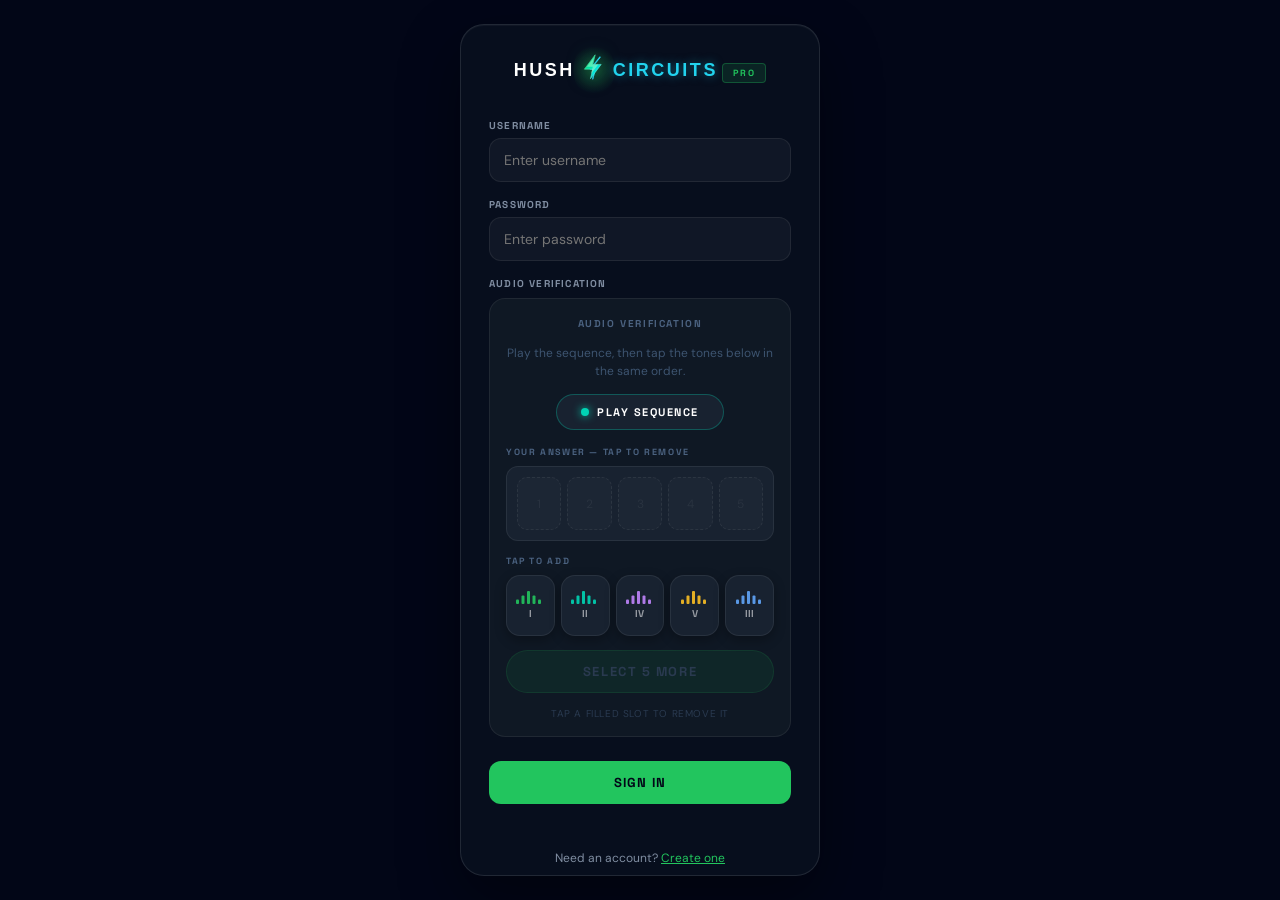
==== commit a2a763cb: "revert: restore original nav bar CSS" ====
--- a/frontend/index.html
+++ b/frontend/index.html
@@ -42,12 +42,12 @@
     .card-sub { font-size: 11px; color: var(--dim); margin-top: 2px; }
 
     /* ── Bottom Nav ── */
-    .bottom-nav { flex-shrink: 0; height: var(--nav-h); display: flex; align-items: flex-end; padding-top: 0; justify-content: space-around; padding: 0 8px calc(env(safe-area-inset-bottom, 0px) + 4px); border-top: 1px solid rgba(255,255,255,0.06); background: rgba(4,10,22,0.92); backdrop-filter: blur(20px); z-index: 10; }
+    .bottom-nav { flex-shrink: 0; height: var(--nav-h); display: flex; align-items: center; justify-content: space-around; padding: 0 8px calc(env(safe-area-inset-bottom, 0px) + 4px); border-top: 1px solid rgba(255,255,255,0.06); background: rgba(4,10,22,0.92); backdrop-filter: blur(20px); z-index: 10; overflow: hidden; }
     .nav-btn { display: flex; flex-direction: column; align-items: center; justify-content: center; gap: 4px; padding: 6px 10px; border-radius: 14px; border: none; background: transparent; color: var(--dim); cursor: pointer; transition: color 180ms ease, background 180ms ease; min-width: 56px; position: relative; }
     .nav-btn svg { width: 22px; height: 22px; transition: transform 180ms ease; }
     .nav-btn span { font-family: "Space Grotesk", sans-serif; font-size: 9px; font-weight: 700; letter-spacing: 0.1em; }
     .nav-btn.active { color: var(--green); background: rgba(34,197,94,0.08); }
-    .nav-btn.active::before { content: ""; position: absolute; top: -1px; left: 50%; transform: translateX(-50%); width: 24px; height: 2px; border-radius: 0 0 2px 2px; background: var(--green); }
+    .nav-btn.active::before { content: ""; position: absolute; top: 0; left: 50%; transform: translateX(-50%); width: 24px; height: 2px; border-radius: 0 0 2px 2px; background: var(--green); }
     .nav-btn:active { background: rgba(34,197,94,0.06); }
 
     /* ── Dialer tab (compact for nav space) ── */
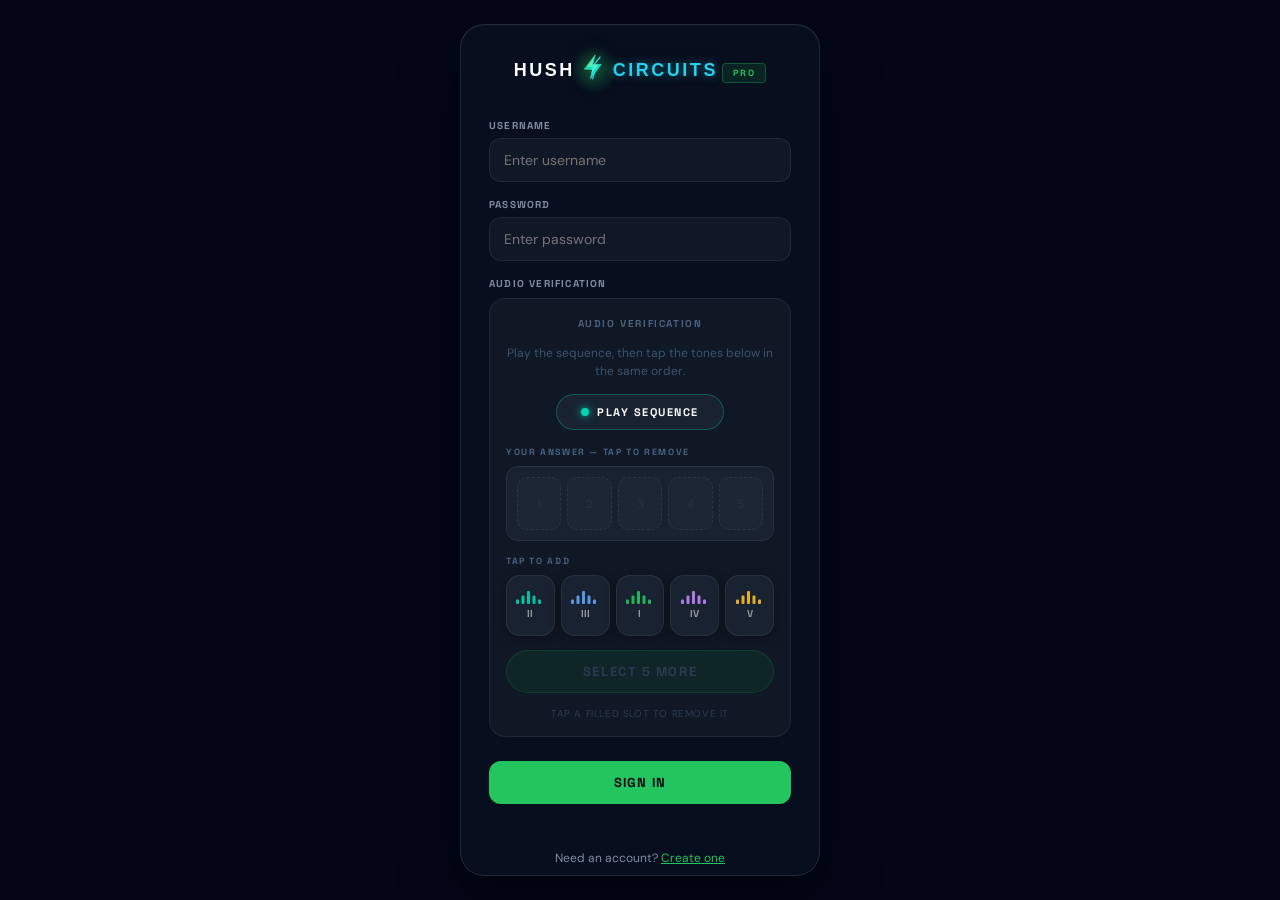
==== commit 46cbdeaf: "fix: 3px top padding on nav bar to prevent indicator protrusion" ====
--- a/frontend/index.html
+++ b/frontend/index.html
@@ -42,7 +42,7 @@
     .card-sub { font-size: 11px; color: var(--dim); margin-top: 2px; }
 
     /* ── Bottom Nav ── */
-    .bottom-nav { flex-shrink: 0; height: var(--nav-h); display: flex; align-items: center; justify-content: space-around; padding: 0 8px calc(env(safe-area-inset-bottom, 0px) + 4px); border-top: 1px solid rgba(255,255,255,0.06); background: rgba(4,10,22,0.92); backdrop-filter: blur(20px); z-index: 10; overflow: hidden; }
+    .bottom-nav { flex-shrink: 0; height: var(--nav-h); display: flex; align-items: center; justify-content: space-around; padding: 3px 8px calc(env(safe-area-inset-bottom, 0px) + 4px); border-top: 1px solid rgba(255,255,255,0.06); background: rgba(4,10,22,0.92); backdrop-filter: blur(20px); z-index: 10; overflow: hidden; }
     .nav-btn { display: flex; flex-direction: column; align-items: center; justify-content: center; gap: 4px; padding: 6px 10px; border-radius: 14px; border: none; background: transparent; color: var(--dim); cursor: pointer; transition: color 180ms ease, background 180ms ease; min-width: 56px; position: relative; }
     .nav-btn svg { width: 22px; height: 22px; transition: transform 180ms ease; }
     .nav-btn span { font-family: "Space Grotesk", sans-serif; font-size: 9px; font-weight: 700; letter-spacing: 0.1em; }
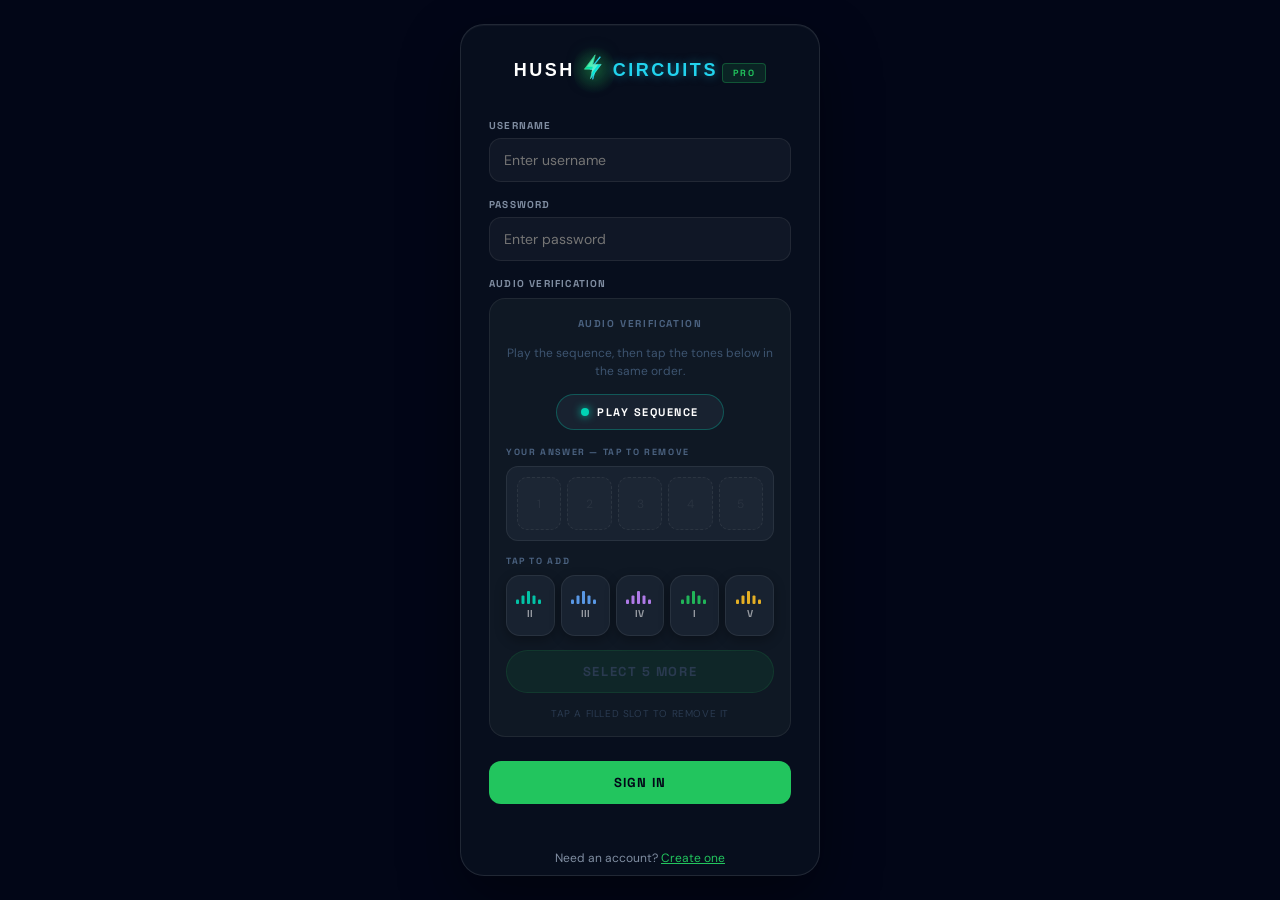
==== commit 5121e4a8: "fix: increase nav top padding to 10px" ====
--- a/frontend/index.html
+++ b/frontend/index.html
@@ -42,7 +42,7 @@
     .card-sub { font-size: 11px; color: var(--dim); margin-top: 2px; }
 
     /* ── Bottom Nav ── */
-    .bottom-nav { flex-shrink: 0; height: var(--nav-h); display: flex; align-items: center; justify-content: space-around; padding: 3px 8px calc(env(safe-area-inset-bottom, 0px) + 4px); border-top: 1px solid rgba(255,255,255,0.06); background: rgba(4,10,22,0.92); backdrop-filter: blur(20px); z-index: 10; overflow: hidden; }
+    .bottom-nav { flex-shrink: 0; height: var(--nav-h); display: flex; align-items: center; justify-content: space-around; padding: 10px 8px calc(env(safe-area-inset-bottom, 0px) + 4px); border-top: 1px solid rgba(255,255,255,0.06); background: rgba(4,10,22,0.92); backdrop-filter: blur(20px); z-index: 10; overflow: hidden; }
     .nav-btn { display: flex; flex-direction: column; align-items: center; justify-content: center; gap: 4px; padding: 6px 10px; border-radius: 14px; border: none; background: transparent; color: var(--dim); cursor: pointer; transition: color 180ms ease, background 180ms ease; min-width: 56px; position: relative; }
     .nav-btn svg { width: 22px; height: 22px; transition: transform 180ms ease; }
     .nav-btn span { font-family: "Space Grotesk", sans-serif; font-size: 9px; font-weight: 700; letter-spacing: 0.1em; }
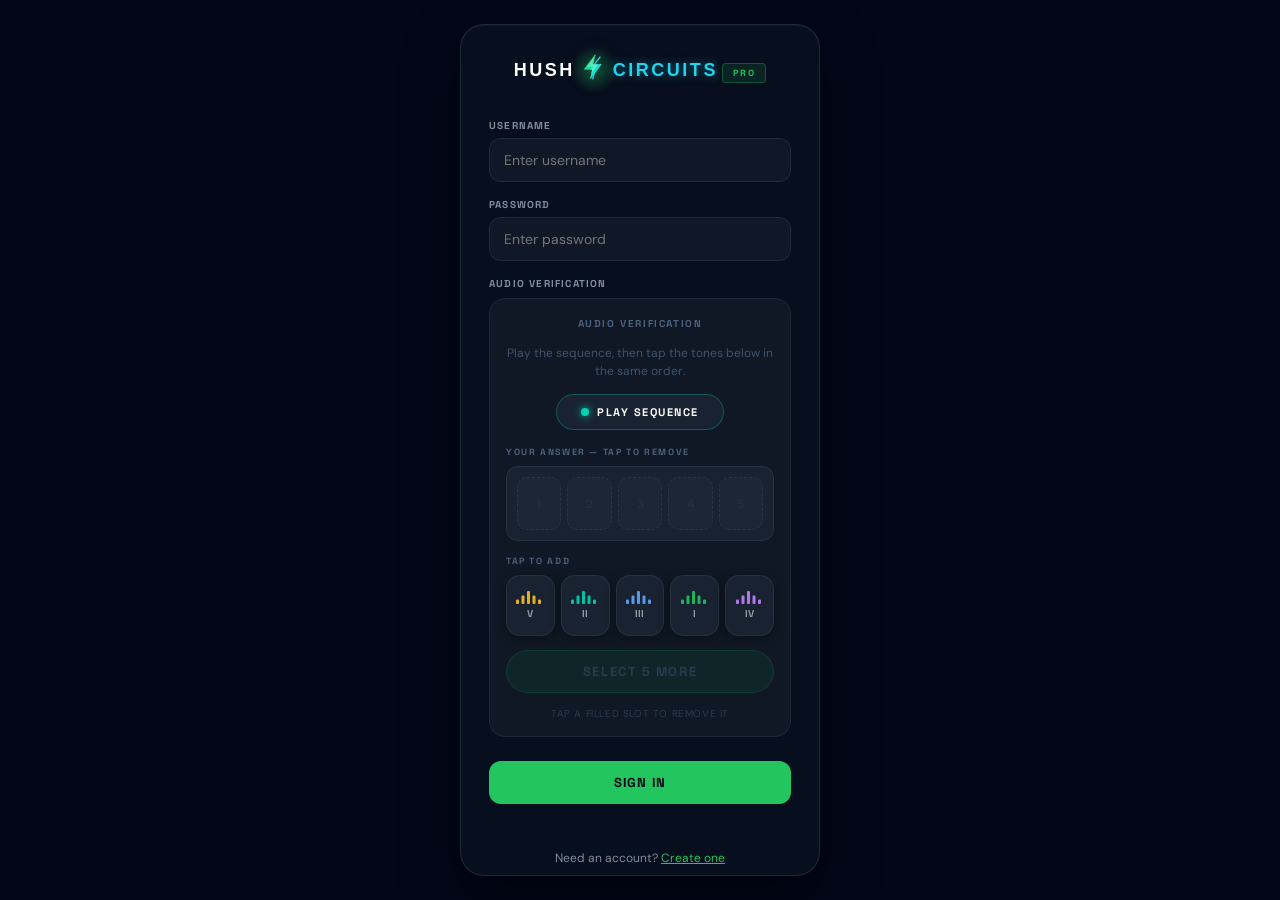
==== commit c874cce0: "fix: nav bar min-height instead of fixed height to prevent clipping" ====
--- a/frontend/index.html
+++ b/frontend/index.html
@@ -42,7 +42,7 @@
     .card-sub { font-size: 11px; color: var(--dim); margin-top: 2px; }
 
     /* ── Bottom Nav ── */
-    .bottom-nav { flex-shrink: 0; height: var(--nav-h); display: flex; align-items: center; justify-content: space-around; padding: 10px 8px calc(env(safe-area-inset-bottom, 0px) + 4px); border-top: 1px solid rgba(255,255,255,0.06); background: rgba(4,10,22,0.92); backdrop-filter: blur(20px); z-index: 10; overflow: hidden; }
+    .bottom-nav { flex-shrink: 0; min-height: var(--nav-h); display: flex; align-items: center; justify-content: space-around; padding: 10px 8px calc(env(safe-area-inset-bottom, 0px) + 4px); border-top: 1px solid rgba(255,255,255,0.06); background: rgba(4,10,22,0.92); backdrop-filter: blur(20px); z-index: 10; overflow: hidden; }
     .nav-btn { display: flex; flex-direction: column; align-items: center; justify-content: center; gap: 4px; padding: 6px 10px; border-radius: 14px; border: none; background: transparent; color: var(--dim); cursor: pointer; transition: color 180ms ease, background 180ms ease; min-width: 56px; position: relative; }
     .nav-btn svg { width: 22px; height: 22px; transition: transform 180ms ease; }
     .nav-btn span { font-family: "Space Grotesk", sans-serif; font-size: 9px; font-weight: 700; letter-spacing: 0.1em; }
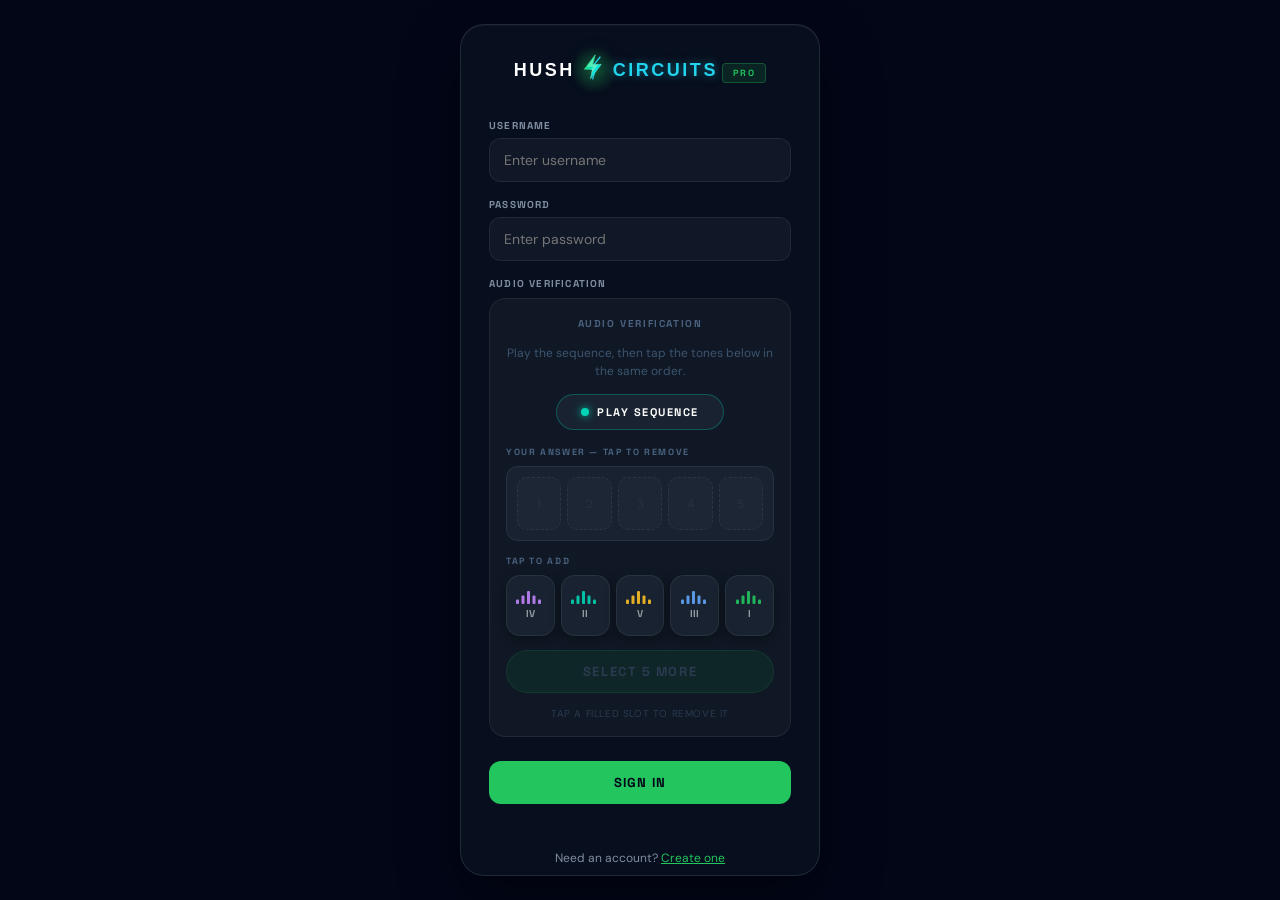
==== commit 066edee3: "fix: nav top padding 16px" ====
--- a/frontend/index.html
+++ b/frontend/index.html
@@ -42,7 +42,7 @@
     .card-sub { font-size: 11px; color: var(--dim); margin-top: 2px; }
 
     /* ── Bottom Nav ── */
-    .bottom-nav { flex-shrink: 0; min-height: var(--nav-h); display: flex; align-items: center; justify-content: space-around; padding: 10px 8px calc(env(safe-area-inset-bottom, 0px) + 4px); border-top: 1px solid rgba(255,255,255,0.06); background: rgba(4,10,22,0.92); backdrop-filter: blur(20px); z-index: 10; overflow: hidden; }
+    .bottom-nav { flex-shrink: 0; min-height: var(--nav-h); display: flex; align-items: center; justify-content: space-around; padding: 16px 8px calc(env(safe-area-inset-bottom, 0px) + 4px); border-top: 1px solid rgba(255,255,255,0.06); background: rgba(4,10,22,0.92); backdrop-filter: blur(20px); z-index: 10; overflow: hidden; }
     .nav-btn { display: flex; flex-direction: column; align-items: center; justify-content: center; gap: 4px; padding: 6px 10px; border-radius: 14px; border: none; background: transparent; color: var(--dim); cursor: pointer; transition: color 180ms ease, background 180ms ease; min-width: 56px; position: relative; }
     .nav-btn svg { width: 22px; height: 22px; transition: transform 180ms ease; }
     .nav-btn span { font-family: "Space Grotesk", sans-serif; font-size: 9px; font-weight: 700; letter-spacing: 0.1em; }
@@ -229,7 +229,7 @@
     .payment-title { font-family: "Space Grotesk", sans-serif; font-size: 18px; font-weight: 700; margin-bottom: 4px; }
     .payment-subtitle { font-size: 11px; color: var(--dim); margin-bottom: 16px; }
     .payment-amount-row { display: flex; gap: 8px; margin-bottom: 12px; }
-    .payment-amt-btn { flex: 1; padding: 10px 8px; border-radius: 12px; border: 1px solid var(--border); background: rgba(255,255,255,0.03); color: var(--text); font-family: "Space Grotesk", sans-serif; font-size: 13px; font-weight: 600; cursor: pointer; transition: all 150ms ease; }
+    .payment-amt-btn { flex: 1; padding: 16px 8px; border-radius: 12px; border: 1px solid var(--border); background: rgba(255,255,255,0.03); color: var(--text); font-family: "Space Grotesk", sans-serif; font-size: 13px; font-weight: 600; cursor: pointer; transition: all 150ms ease; }
     .payment-amt-btn.selected { border-color: var(--green); background: rgba(34,197,94,0.1); color: var(--green); }
     .payment-currency-row { display: flex; gap: 8px; margin-bottom: 16px; }
     .payment-curr-btn { flex: 1; padding: 8px; border-radius: 10px; border: 1px solid var(--border); background: transparent; color: var(--muted); font-size: 11px; font-weight: 600; cursor: pointer; transition: all 150ms ease; text-transform: uppercase; letter-spacing: 0.05em; }
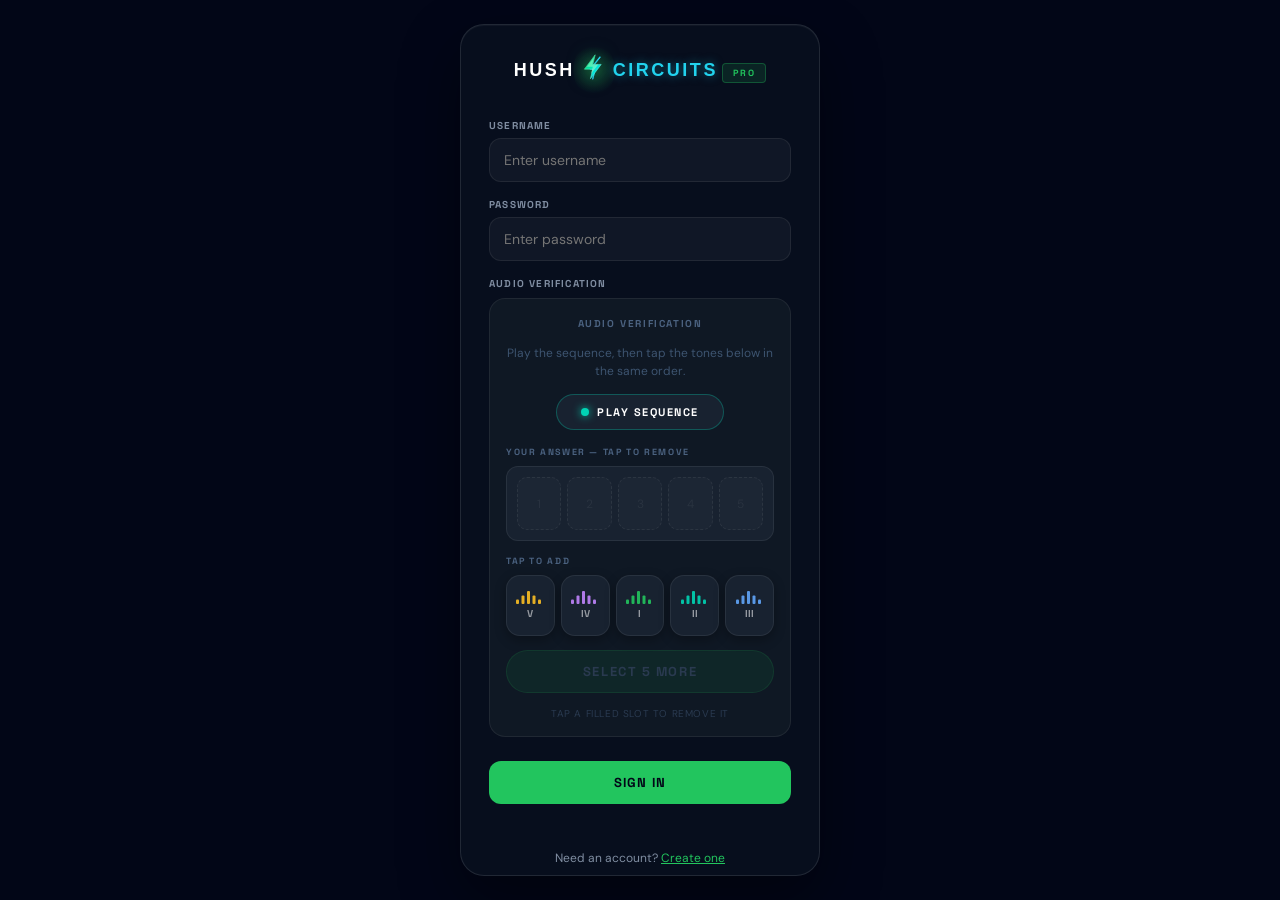
==== commit 4578f6a5: "fix: reduce nav padding to 2px, keep min-height" ====
--- a/frontend/index.html
+++ b/frontend/index.html
@@ -42,7 +42,7 @@
     .card-sub { font-size: 11px; color: var(--dim); margin-top: 2px; }
 
     /* ── Bottom Nav ── */
-    .bottom-nav { flex-shrink: 0; min-height: var(--nav-h); display: flex; align-items: center; justify-content: space-around; padding: 16px 8px calc(env(safe-area-inset-bottom, 0px) + 4px); border-top: 1px solid rgba(255,255,255,0.06); background: rgba(4,10,22,0.92); backdrop-filter: blur(20px); z-index: 10; overflow: hidden; }
+    .bottom-nav { flex-shrink: 0; min-height: var(--nav-h); display: flex; align-items: center; justify-content: space-around; padding: 2px 8px calc(env(safe-area-inset-bottom, 0px) + 4px); border-top: 1px solid rgba(255,255,255,0.06); background: rgba(4,10,22,0.92); backdrop-filter: blur(20px); z-index: 10; overflow: hidden; }
     .nav-btn { display: flex; flex-direction: column; align-items: center; justify-content: center; gap: 4px; padding: 6px 10px; border-radius: 14px; border: none; background: transparent; color: var(--dim); cursor: pointer; transition: color 180ms ease, background 180ms ease; min-width: 56px; position: relative; }
     .nav-btn svg { width: 22px; height: 22px; transition: transform 180ms ease; }
     .nav-btn span { font-family: "Space Grotesk", sans-serif; font-size: 9px; font-weight: 700; letter-spacing: 0.1em; }
@@ -229,7 +229,7 @@
     .payment-title { font-family: "Space Grotesk", sans-serif; font-size: 18px; font-weight: 700; margin-bottom: 4px; }
     .payment-subtitle { font-size: 11px; color: var(--dim); margin-bottom: 16px; }
     .payment-amount-row { display: flex; gap: 8px; margin-bottom: 12px; }
-    .payment-amt-btn { flex: 1; padding: 16px 8px; border-radius: 12px; border: 1px solid var(--border); background: rgba(255,255,255,0.03); color: var(--text); font-family: "Space Grotesk", sans-serif; font-size: 13px; font-weight: 600; cursor: pointer; transition: all 150ms ease; }
+    .payment-amt-btn { flex: 1; padding: 2px 8px; border-radius: 12px; border: 1px solid var(--border); background: rgba(255,255,255,0.03); color: var(--text); font-family: "Space Grotesk", sans-serif; font-size: 13px; font-weight: 600; cursor: pointer; transition: all 150ms ease; }
     .payment-amt-btn.selected { border-color: var(--green); background: rgba(34,197,94,0.1); color: var(--green); }
     .payment-currency-row { display: flex; gap: 8px; margin-bottom: 16px; }
     .payment-curr-btn { flex: 1; padding: 8px; border-radius: 10px; border: 1px solid var(--border); background: transparent; color: var(--muted); font-size: 11px; font-weight: 600; cursor: pointer; transition: all 150ms ease; text-transform: uppercase; letter-spacing: 0.05em; }
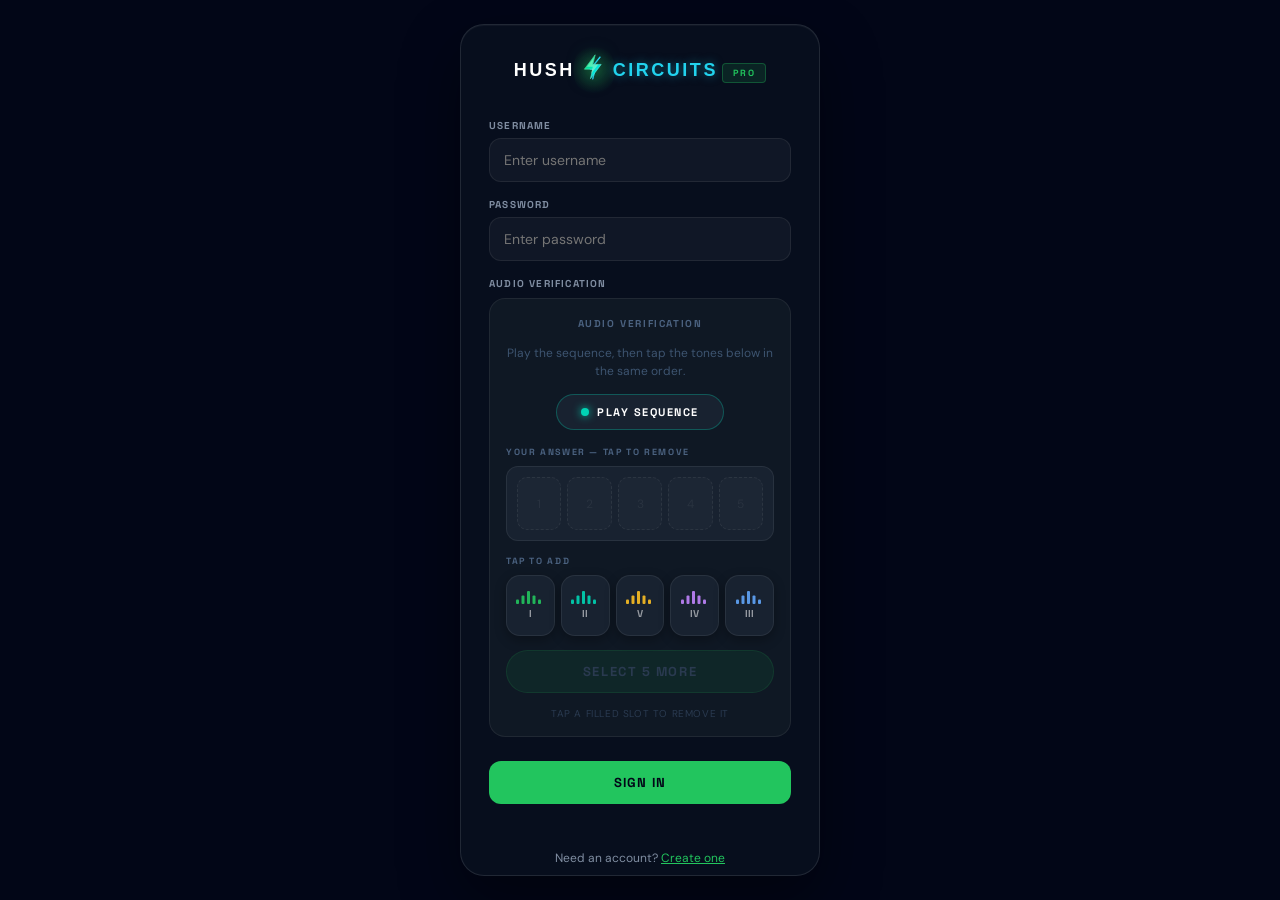
==== commit 8b3c29ae: "revert: restore original nav bar CSS completely" ====
--- a/frontend/index.html
+++ b/frontend/index.html
@@ -42,7 +42,7 @@
     .card-sub { font-size: 11px; color: var(--dim); margin-top: 2px; }
 
     /* ── Bottom Nav ── */
-    .bottom-nav { flex-shrink: 0; min-height: var(--nav-h); display: flex; align-items: center; justify-content: space-around; padding: 2px 8px calc(env(safe-area-inset-bottom, 0px) + 4px); border-top: 1px solid rgba(255,255,255,0.06); background: rgba(4,10,22,0.92); backdrop-filter: blur(20px); z-index: 10; overflow: hidden; }
+    .bottom-nav { flex-shrink: 0; height: var(--nav-h); display: flex; align-items: center; justify-content: space-around; padding: 0 8px calc(env(safe-area-inset-bottom, 0px) + 4px); border-top: 1px solid rgba(255,255,255,0.06); background: rgba(4,10,22,0.92); backdrop-filter: blur(20px); z-index: 10; }
     .nav-btn { display: flex; flex-direction: column; align-items: center; justify-content: center; gap: 4px; padding: 6px 10px; border-radius: 14px; border: none; background: transparent; color: var(--dim); cursor: pointer; transition: color 180ms ease, background 180ms ease; min-width: 56px; position: relative; }
     .nav-btn svg { width: 22px; height: 22px; transition: transform 180ms ease; }
     .nav-btn span { font-family: "Space Grotesk", sans-serif; font-size: 9px; font-weight: 700; letter-spacing: 0.1em; }
